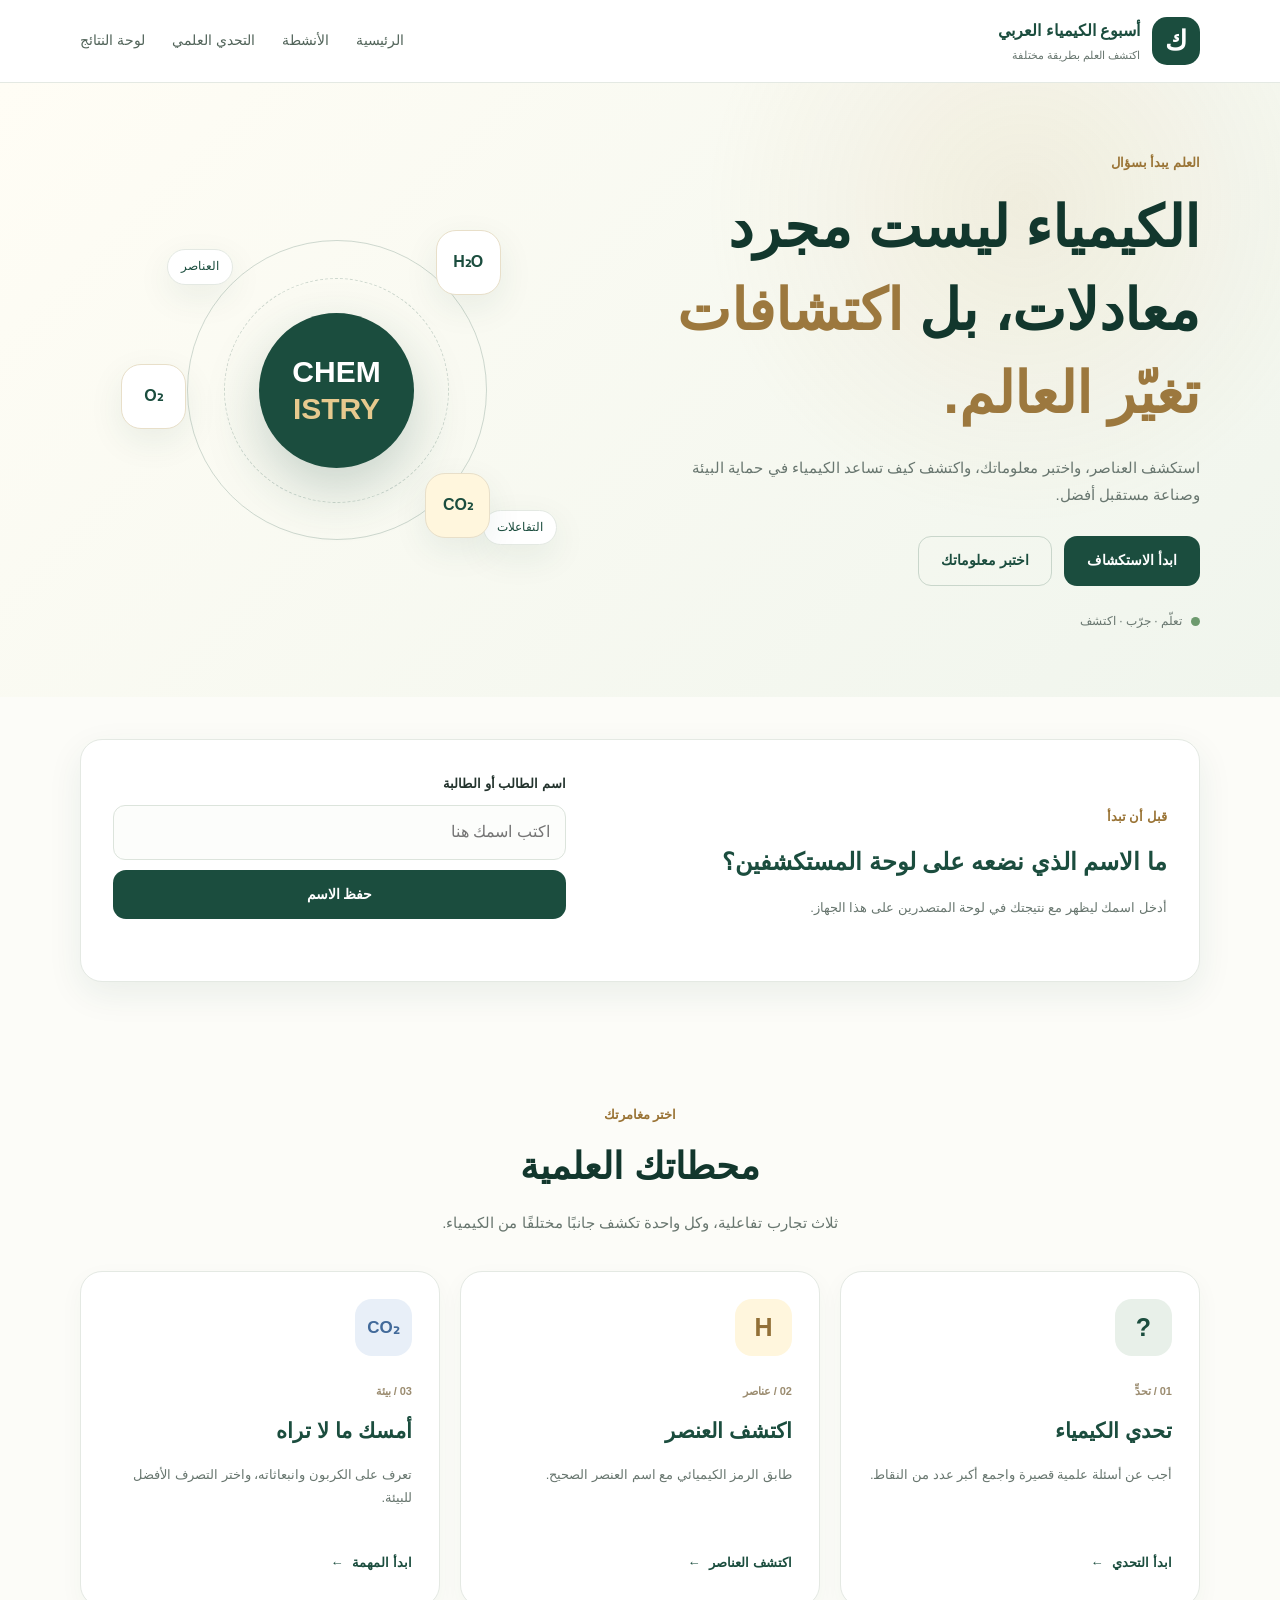
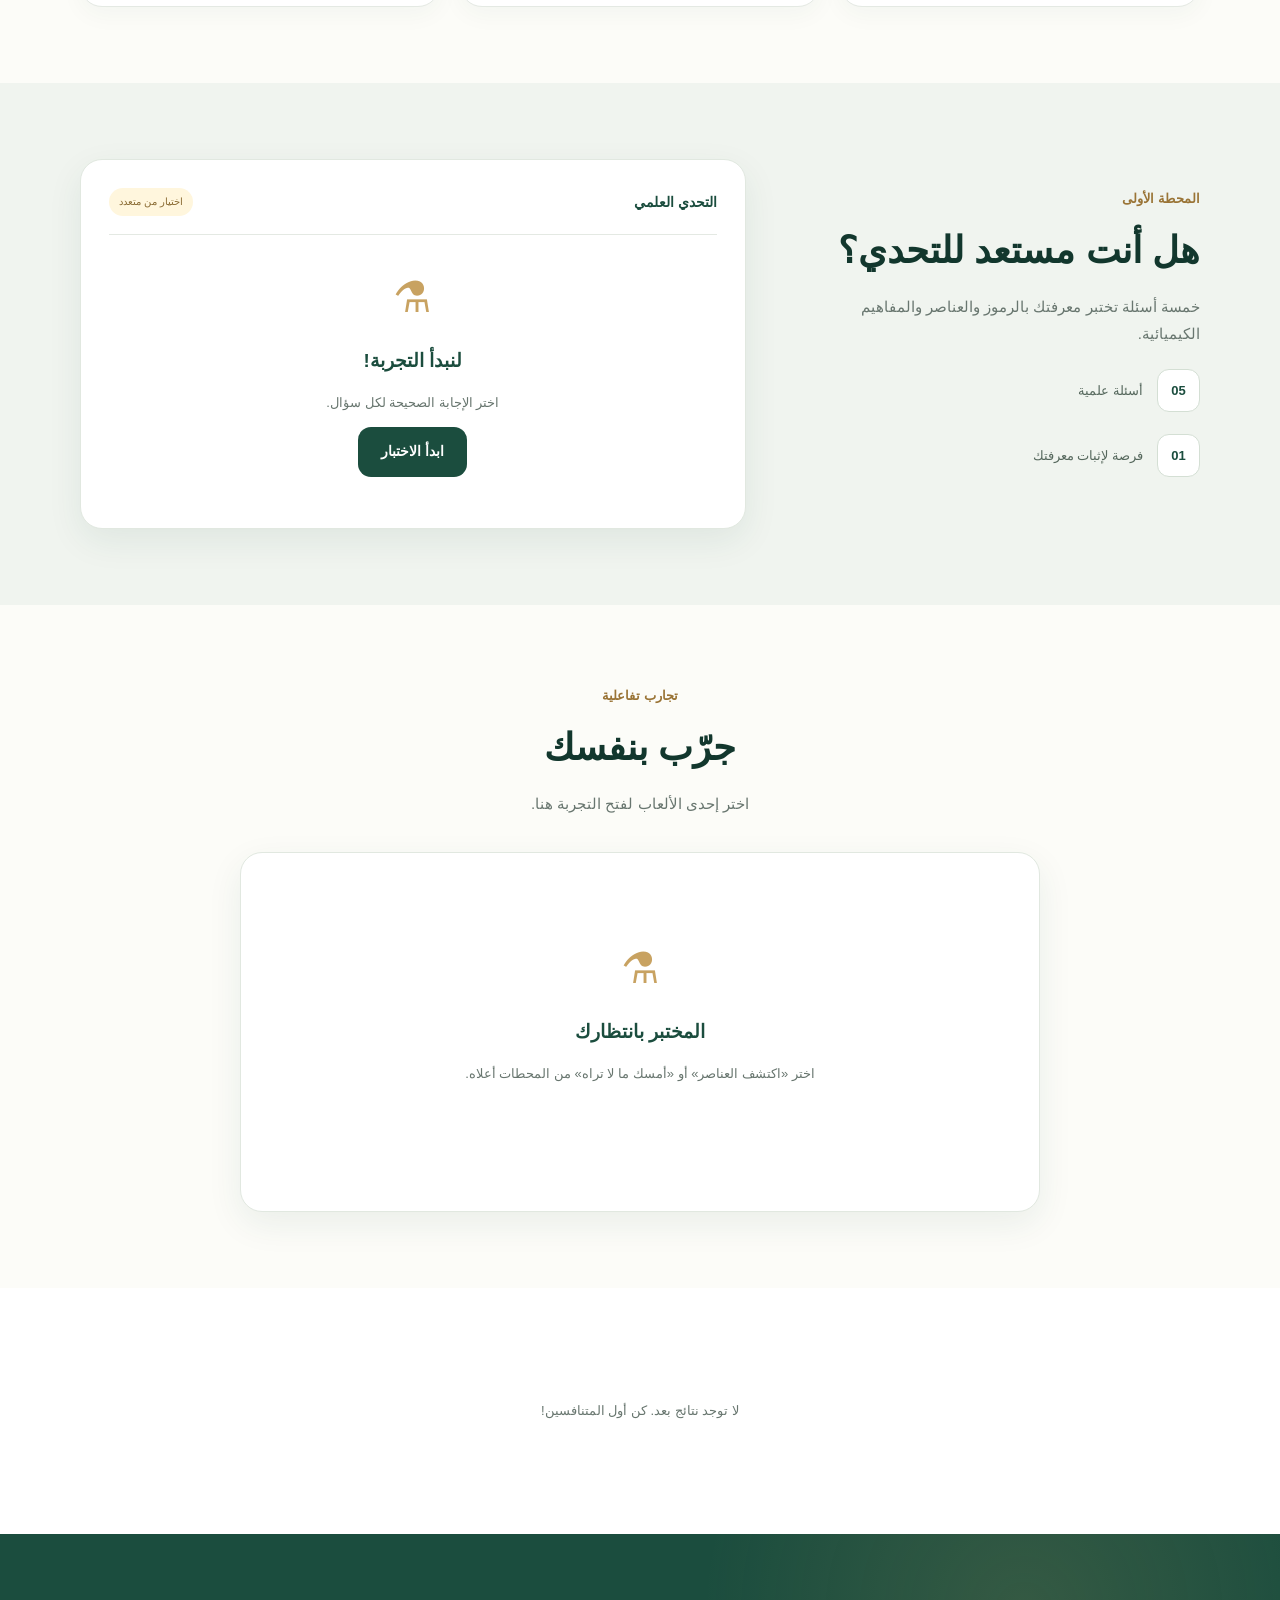
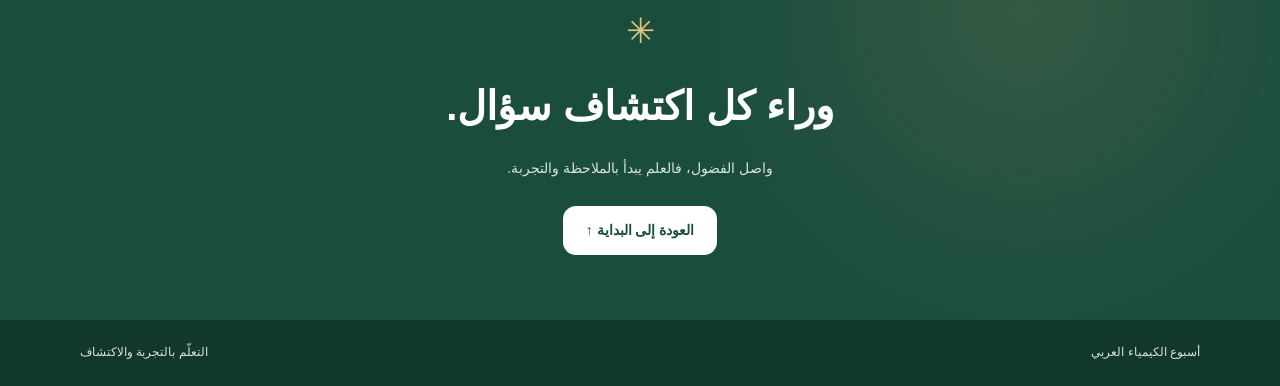
==== index.html @ f0d772e4 "Add files via upload" ====
<!DOCTYPE html>
<html lang="ar" dir="rtl">
<head>
  <meta charset="UTF-8">
  <meta name="viewport" content="width=device-width, initial-scale=1.0">
  <meta name="theme-color" content="#1B4D3E">
  <meta name="description" content="أسبوع الكيمياء العربي: اكتشف الكيمياء من خلال الألعاب والتحديات التعليمية.">
  <title>أسبوع الكيمياء العربي | اكتشف عالم الكيمياء</title>
  <link rel="stylesheet" href="style.css">
  <script src="script.js" defer></script>
</head>

<body>
  <header class="site-header">
    <div class="container header-inner">
      <a class="brand" href="#home" aria-label="العودة إلى الرئيسية">
        <span class="brand-symbol">ك</span>
        <span>
          <strong>أسبوع الكيمياء العربي</strong>
          <small>اكتشف العلم بطريقة مختلفة</small>
        </span>
      </a>

      <button class="menu-toggle" id="menuToggle" aria-label="فتح القائمة" aria-expanded="false">
        ☰
      </button>

      <nav class="main-nav" id="mainNav">
        <a href="#home">الرئيسية</a>
        <a href="#activities">الأنشطة</a>
        <a href="#quiz">التحدي العلمي</a>
        <a href="#leaderboard">لوحة النتائج</a>
      </nav>
    </div>
  </header>

  <main>
    <section class="hero" id="home">
      <div class="container hero-grid">
        <div class="hero-content">
          <span class="eyebrow">العلم يبدأ بسؤال</span>
          <h1>الكيمياء ليست مجرد معادلات، بل <span>اكتشافات تغيّر العالم.</span></h1>
          <p>
            استكشف العناصر، واختبر معلوماتك، واكتشف كيف تساعد الكيمياء
            في حماية البيئة وصناعة مستقبل أفضل.
          </p>

          <div class="hero-actions">
            <a class="button button-primary" href="#activities">ابدأ الاستكشاف</a>
            <a class="button button-outline" href="#quiz">اختبر معلوماتك</a>
          </div>

          <div class="hero-note">
            <span class="status-dot"></span>
            تعلّم · جرّب · اكتشف
          </div>
        </div>

        <div class="hero-art" aria-label="رموز علمية">
          <div class="orbit orbit-one"></div>
          <div class="orbit orbit-two"></div>
          <div class="molecule molecule-one">H₂O</div>
          <div class="molecule molecule-two">CO₂</div>
          <div class="molecule molecule-three">O₂</div>
          <div class="chemistry-core">CHEM<br><span>ISTRY</span></div>
          <div class="floating-label label-top">العناصر</div>
          <div class="floating-label label-bottom">التفاعلات</div>
        </div>
      </div>
    </section>

    <section class="welcome-section section-space">
      <div class="container welcome-card">
        <div>
          <span class="eyebrow">قبل أن تبدأ</span>
          <h2>ما الاسم الذي نضعه على لوحة المستكشفين؟</h2>
          <p>أدخل اسمك ليظهر مع نتيجتك في لوحة المتصدرين على هذا الجهاز.</p>
        </div>

        <form id="nameForm" class="name-form">
          <label for="studentName">اسم الطالب أو الطالبة</label>
          <input
            id="studentName"
            name="studentName"
            type="text"
            maxlength="30"
            placeholder="اكتب اسمك هنا"
            autocomplete="nickname"
          >
          <button class="button button-primary" type="submit">حفظ الاسم</button>
          <p id="nameMessage" class="form-message" aria-live="polite"></p>
        </form>
      </div>
    </section>

    <section class="section-space" id="activities">
      <div class="container">
        <div class="section-heading">
          <span class="eyebrow">اختر مغامرتك</span>
          <h2>محطاتك العلمية</h2>
          <p>ثلاث تجارب تفاعلية، وكل واحدة تكشف جانبًا مختلفًا من الكيمياء.</p>
        </div>

        <div class="activity-grid">
          <article class="activity-card">
            <div class="activity-icon icon-green">?</div>
            <span class="card-number">01 / تحدٍّ</span>
            <h3>تحدي الكيمياء</h3>
            <p>أجب عن أسئلة علمية قصيرة واجمع أكبر عدد من النقاط.</p>
            <a href="#quiz" class="text-link">ابدأ التحدي <span>←</span></a>
          </article>

          <article class="activity-card">
            <div class="activity-icon icon-gold">H</div>
            <span class="card-number">02 / عناصر</span>
            <h3>اكتشف العنصر</h3>
            <p>طابق الرمز الكيميائي مع اسم العنصر الصحيح.</p>
            <button class="text-link" id="openElementGame" type="button">
              اكتشف العناصر <span>←</span>
            </button>
          </article>

          <article class="activity-card">
            <div class="activity-icon icon-blue">CO₂</div>
            <span class="card-number">03 / بيئة</span>
            <h3>أمسك ما لا تراه</h3>
            <p>تعرف على الكربون وانبعاثاته، واختر التصرف الأفضل للبيئة.</p>
            <button class="text-link" id="openCarbonGame" type="button">
              ابدأ المهمة <span>←</span>
            </button>
          </article>
        </div>
      </div>
    </section>

    <section class="game-section section-space" id="quiz">
      <div class="container game-layout">
        <div class="game-intro">
          <span class="eyebrow">المحطة الأولى</span>
          <h2>هل أنت مستعد للتحدي؟</h2>
          <p>خمسة أسئلة تختبر معرفتك بالرموز والعناصر والمفاهيم الكيميائية.</p>

          <div class="mini-stat">
            <span class="stat-number">05</span>
            <span>أسئلة علمية</span>
          </div>
          <div class="mini-stat">
            <span class="stat-number">01</span>
            <span>فرصة لإثبات معرفتك</span>
          </div>
        </div>

        <div class="game-panel">
          <div class="panel-top">
            <span class="panel-label">التحدي العلمي</span>
            <span class="panel-tag">اختيار من متعدد</span>
          </div>

          <div id="quizContainer">
            <div class="quiz-start">
              <div class="start-symbol">⚗</div>
              <h3>لنبدأ التجربة!</h3>
              <p>اختر الإجابة الصحيحة لكل سؤال.</p>
              <button class="button button-primary" id="startQuiz" type="button">
                ابدأ الاختبار
              </button>
            </div>
          </div>
        </div>
      </div>
    </section>

    <section class="extra-games section-space" id="extraGames">
      <div class="container">
        <div class="section-heading">
          <span class="eyebrow">تجارب تفاعلية</span>
          <h2>جرّب بنفسك</h2>
          <p>اختر إحدى الألعاب لفتح التجربة هنا.</p>
        </div>

        <div class="game-panel secondary-panel" id="extraGamePanel">
          <div class="empty-game">
            <span class="empty-icon">⚗</span>
            <h3>المختبر بانتظارك</h3>
            <p>اختر «اكتشف العناصر» أو «أمسك ما لا تراه» من المحطات أعلاه.</p>
          </div>
        </div>
      </div>
    </section>

    <section class="leaderboard-section section-space" id="leaderboard">
      <div class="container leaderboard-layout">
        <div>
          <span class="eyebrow">إنجازات المستكشفين</span>
          <h2>لوحة المتصدرين</h2>
          <p>أفضل النتائج المسجلة في هذا المتصفح.</p>
          <p class="privacy-note">
            ملاحظة: النتائج محفوظة على الجهاز نفسه، ولا تُرسل إلى قاعدة بيانات مشتركة.
          </p>
          <button class="button button-outline button-small" id="clearResults" type="button">
            مسح النتائج المحفوظة
          </button>
        </div>

        <div class="leaderboard-card">
          <div class="leaderboard-header">
            <span>الترتيب والاسم</span>
            <span>النتيجة</span>
          </div>
          <div id="leaderboard" aria-live="polite">
            <p class="empty-state">لا توجد نتائج بعد. كن أول المتنافسين!</p>
          </div>
        </div>
      </div>
    </section>

    <section class="closing-section">
      <div class="container closing-inner">
        <span class="closing-symbol">✳</span>
        <h2>وراء كل اكتشاف سؤال.</h2>
        <p>واصل الفضول، فالعلم يبدأ بالملاحظة والتجربة.</p>
        <a class="button button-light" href="#home">العودة إلى البداية ↑</a>
      </div>
    </section>
  </main>

  <footer class="site-footer">
    <div class="container footer-inner">
      <span>أسبوع الكيمياء العربي</span>
      <span>التعلّم بالتجربة والاكتشاف</span>
    </div>
  </footer>
</body>
</html>
---- style.css ----
@font-face {
  font-family: "Thmanyah Sans";
  src: url("fonts/ThmanyahSans.woff2") format("woff2");
  font-style: normal;
  font-weight: 100 900;
  font-display: swap;
}

:root {
  --green: #1B4D3E;
  --green-dark: #12372D;
  --green-light: #E8F0E9;
  --gold: #C8A261;
  --cream: #FFF6DD;
  --white: #FFFFFF;
  --ink: #23332D;
  --muted: #68766F;
  --line: #E4E9E3;
  --blue: #E8EFF8;
  --radius: 22px;
  --shadow: 0 12px 35px rgba(27, 77, 62, 0.08);
}

* {
  box-sizing: border-box;
}

html {
  scroll-behavior: smooth;
  scroll-padding-top: 95px;
}

body {
  margin: 0;
  background: #FCFCF8;
  color: var(--ink);
  font-family: "Thmanyah Sans", sans-serif;
  font-weight: 400;
  line-height: 1.8;
}

button,
input,
textarea,
select {
  font: inherit;
}

button,
a {
  -webkit-tap-highlight-color: transparent;
}

button {
  cursor: pointer;
}

button:disabled {
  cursor: not-allowed;
  opacity: 0.65;
}

a {
  color: inherit;
  text-decoration: none;
}

button:focus-visible,
a:focus-visible,
input:focus-visible {
  outline: 3px solid var(--gold);
  outline-offset: 4px;
}

.container {
  width: min(1120px, calc(100% - 40px));
  margin-inline: auto;
}

.section-space {
  padding-block: 76px;
}

.site-header {
  position: sticky;
  top: 0;
  z-index: 100;
  background: rgba(255, 255, 255, 0.96);
  border-bottom: 1px solid var(--line);
  backdrop-filter: blur(14px);
}

.header-inner {
  min-height: 82px;
  display: flex;
  align-items: center;
  justify-content: space-between;
  gap: 24px;
}

.brand {
  display: flex;
  align-items: center;
  gap: 12px;
}

.brand-symbol {
  display: grid;
  place-items: center;
  width: 48px;
  height: 48px;
  background: var(--green);
  color: white;
  border-radius: 15px;
  font-size: 27px;
  font-weight: 800;
}

.brand strong,
.brand small {
  display: block;
}

.brand strong {
  color: var(--green);
  font-size: 16px;
}

.brand small {
  color: var(--muted);
  font-size: 11px;
}

.main-nav {
  display: flex;
  align-items: center;
  gap: 27px;
}

.main-nav a {
  color: #52645A;
  font-size: 14px;
  transition: color 0.2s;
}

.main-nav a:hover {
  color: var(--green);
}

.menu-toggle {
  display: none;
  border: 0;
  background: var(--green-light);
  color: var(--green);
  border-radius: 12px;
  padding: 8px 13px;
  font-size: 23px;
}

.hero {
  overflow: hidden;
  background:
    radial-gradient(circle at 80% 20%, rgba(200, 162, 97, 0.13), transparent 28%),
    linear-gradient(135deg, #FFFDF5 0%, #F0F5ED 100%);
}

.hero-grid {
  min-height: 560px;
  padding-block: 65px;
  display: grid;
  grid-template-columns: 1.05fr 0.95fr;
  align-items: center;
  gap: 40px;
}

.eyebrow {
  display: inline-block;
  margin-bottom: 12px;
  color: #9A7436;
  font-size: 13px;
  font-weight: 700;
}

.hero h1 {
  max-width: 650px;
  margin: 0 0 20px;
  color: var(--green-dark);
  font-size: clamp(35px, 4.5vw, 57px);
  line-height: 1.45;
  font-weight: 800;
}

.hero h1 span {
  color: #9C783E;
}

.hero-content > p,
.section-heading > p,
.game-intro > p,
.leaderboard-layout > div > p {
  color: var(--muted);
  font-size: 15px;
}

.hero-content > p {
  max-width: 510px;
}

.hero-actions {
  display: flex;
  flex-wrap: wrap;
  gap: 12px;
  margin-top: 28px;
}

.button {
  display: inline-flex;
  align-items: center;
  justify-content: center;
  gap: 8px;
  min-height: 47px;
  padding: 11px 22px;
  border: 1px solid transparent;
  border-radius: 13px;
  font-size: 14px;
  font-weight: 700;
  transition: transform 0.2s, background 0.2s;
}

.button:hover {
  transform: translateY(-2px);
}

.button-primary {
  background: var(--green);
  color: white;
}

.button-primary:hover {
  background: var(--green-dark);
}

.button-outline {
  background: transparent;
  border-color: #C9D6CB;
  color: var(--green);
}

.button-light {
  background: white;
  color: var(--green);
}

.button-small {
  min-height: 40px;
  padding: 8px 14px;
  font-size: 12px;
}

.hero-note {
  display: flex;
  align-items: center;
  gap: 9px;
  margin-top: 25px;
  color: var(--muted);
  font-size: 12px;
}

.status-dot {
  width: 9px;
  height: 9px;
  border-radius: 50%;
  background: #6D9A6E;
}

.hero-art {
  position: relative;
  min-height: 370px;
  display: grid;
  place-items: center;
}

.orbit {
  position: absolute;
  width: 300px;
  height: 300px;
  border: 1px solid rgba(27, 77, 62, 0.2);
  border-radius: 50%;
}

.orbit-two {
  width: 225px;
  height: 225px;
  border-style: dashed;
  transform: rotate(35deg);
}

.chemistry-core {
  z-index: 2;
  display: grid;
  place-content: center;
  width: 155px;
  height: 155px;
  border-radius: 50%;
  background: var(--green);
  color: white;
  text-align: center;
  font-size: 30px;
  font-weight: 800;
  line-height: 1.25;
  box-shadow: 0 22px 55px rgba(27, 77, 62, 0.22);
}

.chemistry-core span {
  color: #E7C98E;
}

.molecule {
  position: absolute;
  z-index: 3;
  display: grid;
  place-items: center;
  width: 65px;
  height: 65px;
  border: 1px solid #E8DFC9;
  border-radius: 20px;
  background: white;
  color: var(--green);
  font-weight: 800;
  box-shadow: var(--shadow);
}

.molecule-one {
  top: 25px;
  right: 18%;
}

.molecule-two {
  bottom: 37px;
  right: 20%;
  background: var(--cream);
}

.molecule-three {
  top: 43%;
  left: 8%;
}

.floating-label {
  position: absolute;
  padding: 6px 13px;
  border: 1px solid var(--line);
  border-radius: 30px;
  background: white;
  color: var(--green);
  font-size: 12px;
  box-shadow: var(--shadow);
}

.label-top {
  top: 12%;
  left: 17%;
}

.label-bottom {
  right: 7%;
  bottom: 8%;
}

.welcome-section {
  padding-block: 42px;
}

.welcome-card {
  display: grid;
  grid-template-columns: 1fr 0.8fr;
  gap: 35px;
  align-items: center;
  padding: 32px;
  border: 1px solid var(--line);
  border-radius: var(--radius);
  background: white;
  box-shadow: var(--shadow);
}

.welcome-card h2 {
  margin: 0;
  color: var(--green);
  font-size: 24px;
}

.welcome-card p {
  margin-bottom: 0;
  color: var(--muted);
  font-size: 13px;
}

.name-form {
  display: grid;
  gap: 10px;
}

.name-form label {
  font-size: 13px;
  font-weight: 700;
}

.name-form input {
  width: 100%;
  min-height: 48px;
  padding: 12px 15px;
  border: 1px solid #DCE4DC;
  border-radius: 12px;
  background: #FCFDFB;
  color: var(--ink);
}

.name-form input:focus {
  border-color: var(--green);
  outline: 2px solid rgba(27, 77, 62, 0.1);
}

.form-message {
  min-height: 20px;
  margin: 0;
  font-size: 12px;
}

.section-heading {
  max-width: 650px;
  margin: 0 auto 35px;
  text-align: center;
}

.section-heading h2,
.game-intro h2,
.leaderboard-layout h2 {
  margin: 0;
  color: var(--green-dark);
  font-size: clamp(27px, 3vw, 37px);
  line-height: 1.5;
}

.section-heading > p {
  margin-bottom: 0;
}

.activity-grid {
  display: grid;
  grid-template-columns: repeat(3, minmax(0, 1fr));
  gap: 20px;
}

.activity-card {
  padding: 27px;
  border: 1px solid var(--line);
  border-radius: var(--radius);
  background: white;
  box-shadow: 0 8px 24px rgba(27, 77, 62, 0.04);
  transition: transform 0.2s, box-shadow 0.2s;
}

.activity-card:hover {
  transform: translateY(-5px);
  box-shadow: var(--shadow);
}

.activity-icon {
  display: grid;
  place-items: center;
  width: 57px;
  height: 57px;
  margin-bottom: 20px;
  border-radius: 17px;
  font-size: 25px;
  font-weight: 800;
}

.icon-green {
  background: var(--green-light);
  color: var(--green);
}

.icon-gold {
  background: var(--cream);
  color: #927037;
}

.icon-blue {
  background: var(--blue);
  color: #426A9A;
  font-size: 17px;
}

.card-number {
  color: #9B8C70;
  font-size: 11px;
  font-weight: 700;
}

.activity-card h3 {
  margin: 7px 0;
  color: var(--green);
  font-size: 21px;
}

.activity-card p {
  min-height: 70px;
  color: var(--muted);
  font-size: 13px;
}

.text-link {
  display: inline-flex;
  align-items: center;
  gap: 9px;
  padding: 5px 0;
  border: 0;
  background: transparent;
  color: var(--green);
  font-size: 13px;
  font-weight: 800;
}

.text-link span {
  transition: transform 0.2s;
}

.text-link:hover span {
  transform: translateX(-4px);
}

.game-section {
  background: #F0F4EF;
}

.game-layout {
  display: grid;
  grid-template-columns: 0.75fr 1.25fr;
  align-items: start;
  gap: 55px;
}

.game-intro {
  padding-top: 25px;
}

.game-intro > p {
  max-width: 370px;
}

.mini-stat {
  display: flex;
  align-items: center;
  gap: 14px;
  margin-top: 22px;
  color: #56685D;
  font-size: 13px;
}

.stat-number {
  display: grid;
  place-items: center;
  width: 43px;
  height: 43px;
  border: 1px solid #D4DFD4;
  border-radius: 12px;
  background: white;
  color: var(--green);
  font-weight: 800;
}

.game-panel {
  min-height: 360px;
  padding: 28px;
  border: 1px solid #E1E8E0;
  border-radius: var(--radius);
  background: white;
  box-shadow: var(--shadow);
}

.panel-top {
  display: flex;
  align-items: center;
  justify-content: space-between;
  gap: 12px;
  padding-bottom: 18px;
  border-bottom: 1px solid var(--line);
}

.panel-label {
  color: var(--green);
  font-size: 14px;
  font-weight: 800;
}

.panel-tag {
  padding: 5px 10px;
  border-radius: 20px;
  background: var(--cream);
  color: #896A32;
  font-size: 10px;
}

.quiz-start,
.empty-game {
  display: grid;
  justify-items: center;
  align-content: center;
  min-height: 265px;
  text-align: center;
}

.start-symbol,
.empty-icon {
  color: var(--gold);
  font-size: 43px;
}

.quiz-start h3,
.empty-game h3 {
  margin: 8px 0 0;
  color: var(--green);
}

.quiz-start p,
.empty-game p {
  color: var(--muted);
  font-size: 13px;
}

.question-card {
  padding-top: 22px;
}

.question-progress {
  color: #9B7B44;
  font-size: 12px;
  font-weight: 700;
}

.question-card h3 {
  margin: 9px 0 22px;
  color: var(--green-dark);
  font-size: 21px;
  line-height: 1.7;
}

.answer-options {
  display: grid;
  grid-template-columns: repeat(2, minmax(0, 1fr));
  gap: 12px;
}

.answer-btn {
  min-height: 49px;
  padding: 10px 13px;
  border: 1px solid #DCE5DD;
  border-radius: 12px;
  background: #FBFCF9;
  color: var(--ink);
  font-size: 13px;
  transition: background 0.2s, border-color 0.2s;
}

.answer-btn:hover:not(:disabled) {
  border-color: var(--green);
  background: var(--green-light);
}

.answer-btn.correct {
  border-color: #4E8C64;
  background: #E7F4E9;
  color: #245D38;
}

.answer-btn.incorrect {
  border-color: #D28A7F;
  background: #FCEDE9;
  color: #8B382D;
}

.feedback {
  min-height: 27px;
  margin: 14px 0 0;
  color: var(--green);
  font-size: 13px;
  font-weight: 700;
}

.quiz-footer {
  display: flex;
  justify-content: space-between;
  align-items: center;
  gap: 12px;
  margin-top: 18px;
}

.progress-track {
  height: 6px;
  margin-top: 16px;
  overflow: hidden;
  border-radius: 20px;
  background: #E9EEE8;
}

.progress-fill {
  height: 100%;
  border-radius: 20px;
  background: var(--gold);
  transition: width 0.25s;
}

.result-card {
  padding-top: 25px;
  text-align: center;
}

.result-score {
  margin: 15px 0;
  color: var(--green);
  font-size: 45px;
  font-weight: 800;
}

.result-card p {
  color: var(--muted);
}

.secondary-panel {
  max-width: 800px;
  margin-inline: auto;
}

.element-symbol {
  display: grid;
  place-items: center;
  width: 100px;
  height: 100px;
  margin: 22px auto;
  border: 2px solid var(--gold);
  border-radius: 20px;
  background: var(--cream);
  color: var(--green);
  font-size: 42px;
  font-weight: 800;
}

.game-subtitle {
  color: var(--muted);
  font-size: 13px;
}

.leaderboard-section {
  background: white;
}

.leaderboard-layout {
  display: grid;
  grid-template-columns: 0.8fr 1.2fr;
  align-items: start;
  gap: 55px;
}

.privacy-note {
  padding: 12px;
  border-right: 3px solid var(--gold);
  background: #FAF8F0;
  font-size: 12px !important;
}

.leaderboard-card {
  overflow: hidden;
  border: 1px solid var(--line);
  border-radius: 18px;
  background: white;
}

.leaderboard-header,
.leaderboard-row {
  display: flex;
  align-items: center;
  justify-content: space-between;
  gap: 15px;
  padding: 15px 20px;
}

.leaderboard-header {
  background: var(--green);
  color: white;
  font-size: 12px;
  font-weight: 700;
}

.leaderboard-row {
  border-bottom: 1px solid var(--line);
  color: #48584E;
  font-size: 13px;
}

.leaderboard-row:last-child {
  border-bottom: 0;
}

.leaderboard-row strong {
  color: var(--green);
  white-space: nowrap;
}

.empty-state {
  padding: 22px;
  color: var(--muted);
  text-align: center;
  font-size: 13px;
}

.closing-section {
  padding-block: 65px;
  background:
    radial-gradient(circle at 80% 20%, rgba(200, 162, 97, 0.15), transparent 30%),
    var(--green);
  color: white;
  text-align: center;
}

.closing-symbol {
  color: #E3C17F;
  font-size: 35px;
}

.closing-inner h2 {
  margin: 8px 0;
  font-size: clamp(27px, 4vw, 40px);
}

.closing-inner p {
  margin-bottom: 25px;
  color: #D7E4D9;
  font-size: 14px;
}

.site-footer {
  padding-block: 22px;
  background: var(--green-dark);
  color: #D7E2D8;
}

.footer-inner {
  display: flex;
  justify-content: space-between;
  gap: 15px;
  font-size: 12px;
}

@media (max-width: 800px) {
  .hero-grid {
    grid-template-columns: 1fr;
    gap: 10px;
  }

  .hero-content {
    text-align: center;
  }

  .hero-content > p {
    margin-inline: auto;
  }

  .hero-actions,
  .hero-note {
    justify-content: center;
  }

  .hero-art {
    min-height: 310px;
  }

  .activity-grid {
    grid-template-columns: 1fr;
  }

  .activity-card p {
    min-height: auto;
  }

  .game-layout,
  .leaderboard-layout,
  .welcome-card {
    grid-template-columns: 1fr;
    gap: 28px;
  }

  .game-intro {
    padding-top: 0;
  }

  .welcome-card {
    padding: 24px;
  }

  .main-nav {
    position: absolute;
    top: 100%;
    right: 0;
    left: 0;
    display: none;
    flex-direction: column;
    align-items: stretch;
    gap: 0;
    padding: 10px 20px 18px;
    border-bottom: 1px solid var(--line);
    background: white;
  }

  .main-nav.open {
    display: flex;
  }

  .main-nav a {
    padding: 12px 5px;
  }

  .menu-toggle {
    display: block;
  }
}

@media (max-width: 480px) {
  .container {
    width: calc(100% - 28px);
  }

  .section-space {
    padding-block: 52px;
  }

  .hero-grid {
    padding-block: 45px;
  }

  .hero h1 {
    font-size: 34px;
  }

  .hero-art {
    min-height: 270px;
  }

  .orbit {
    width: 235px;
    height: 235px;
  }

  .orbit-two {
    width: 180px;
    height: 180px;
  }

  .chemistry-core {
    width: 125px;
    height: 125px;
    font-size: 25px;
  }

  .molecule {
    width: 53px;
    height: 53px;
    border-radius: 16px;
  }

  .game-panel {
    padding: 18px;
  }

  .answer-options {
    grid-template-columns: 1fr;
  }

  .footer-inner {
    flex-direction: column;
    text-align: center;
  }
}
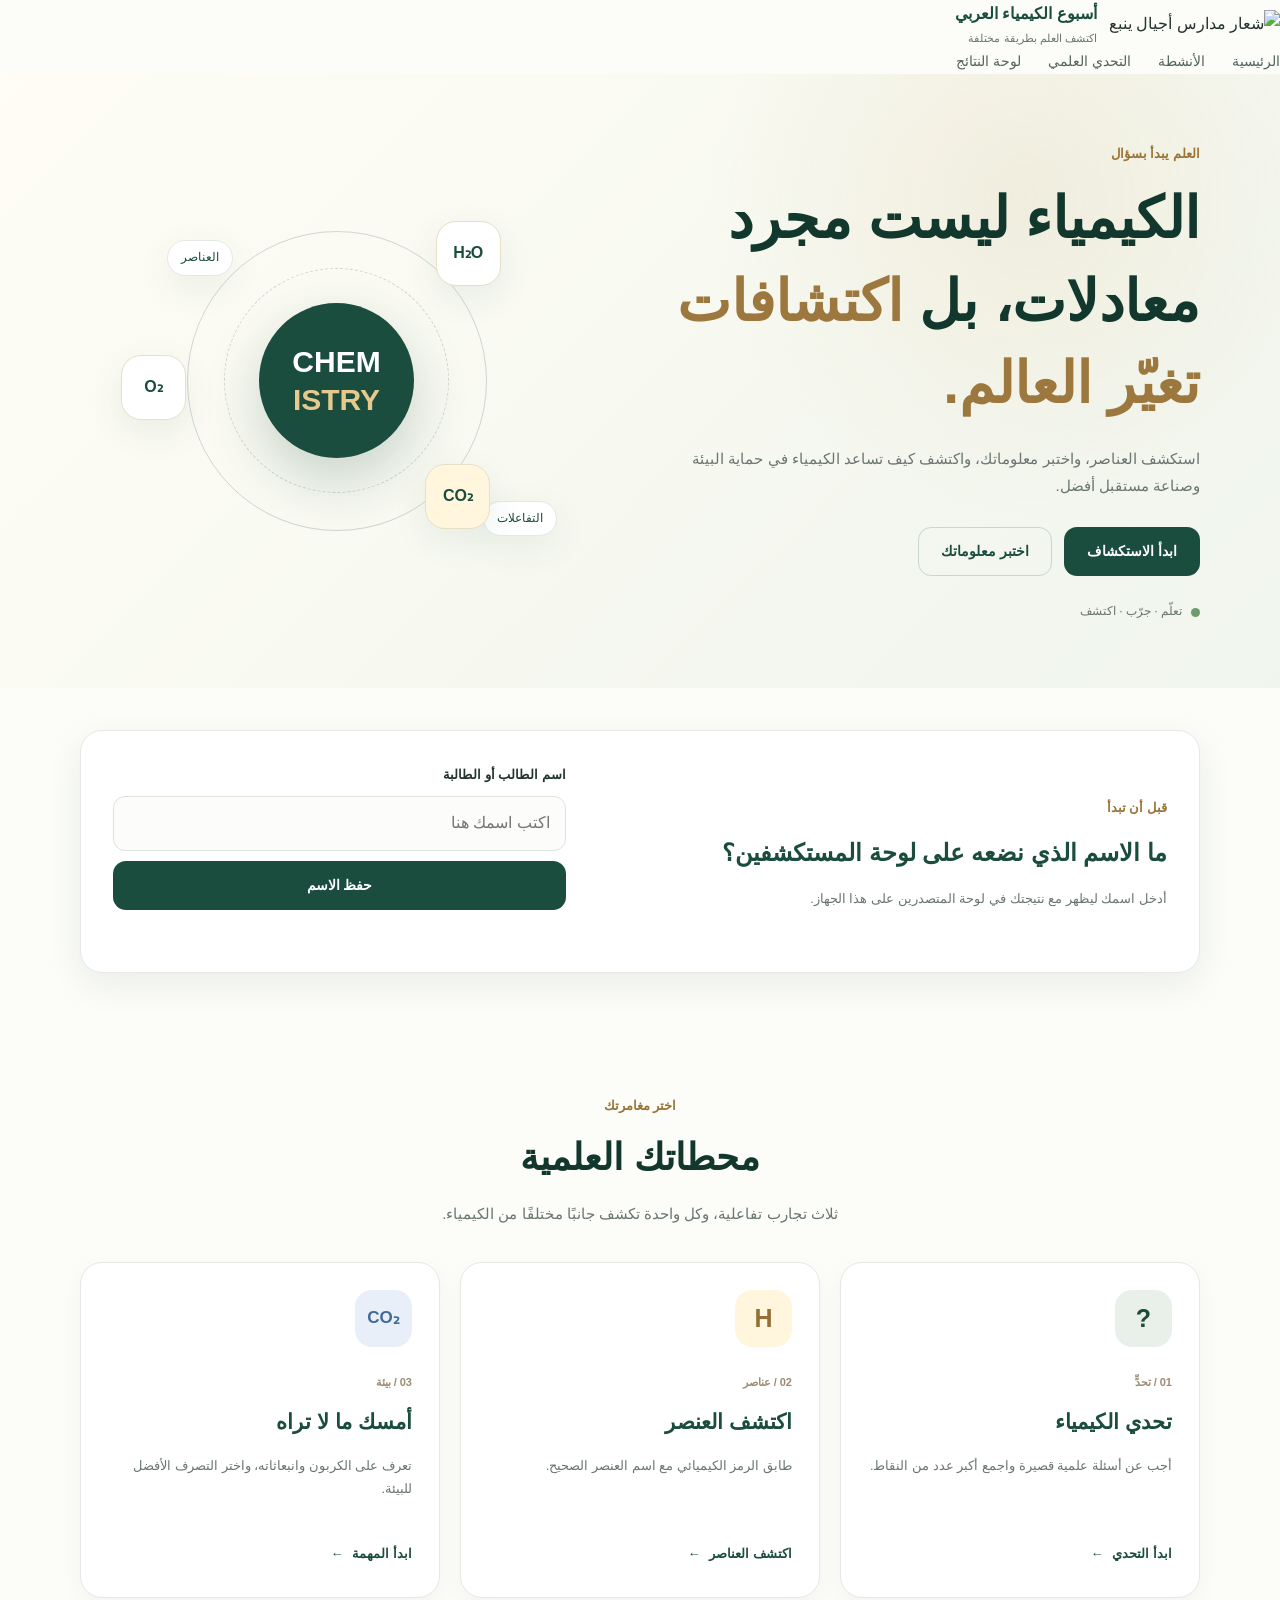
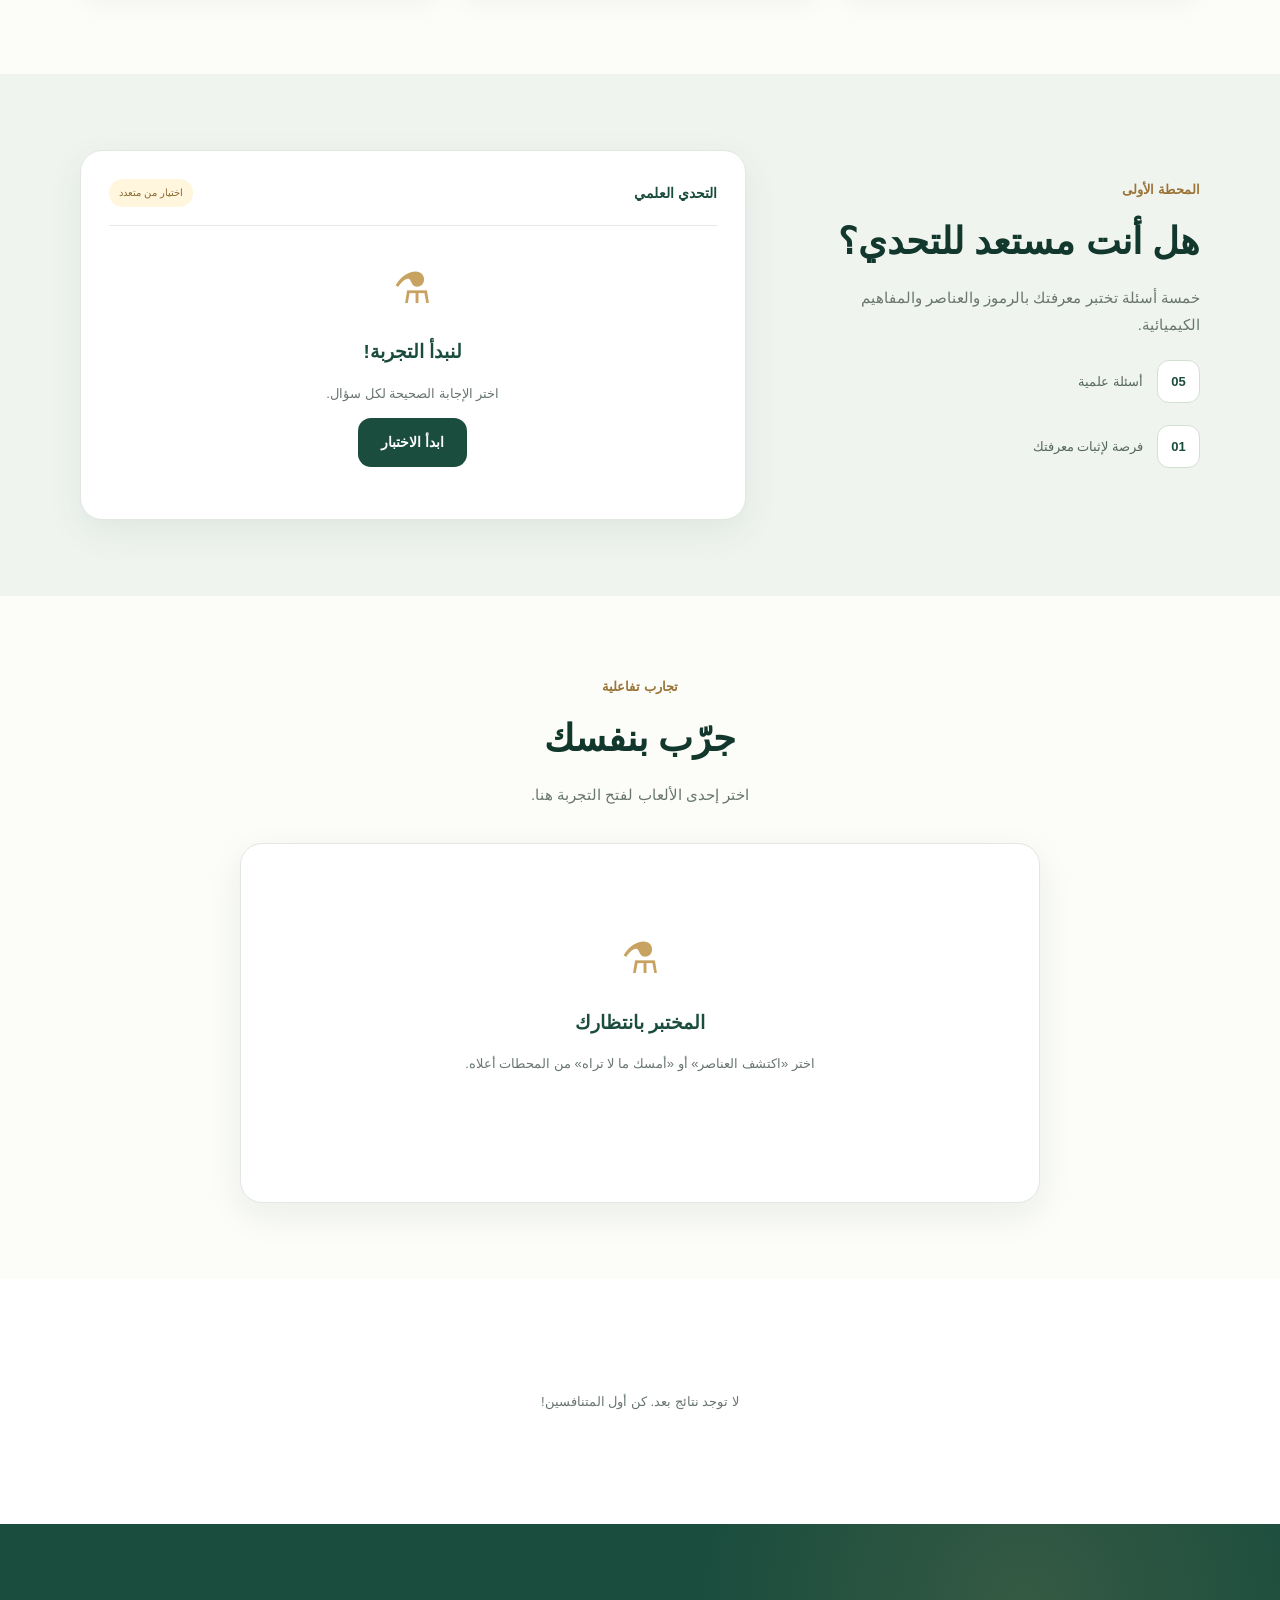
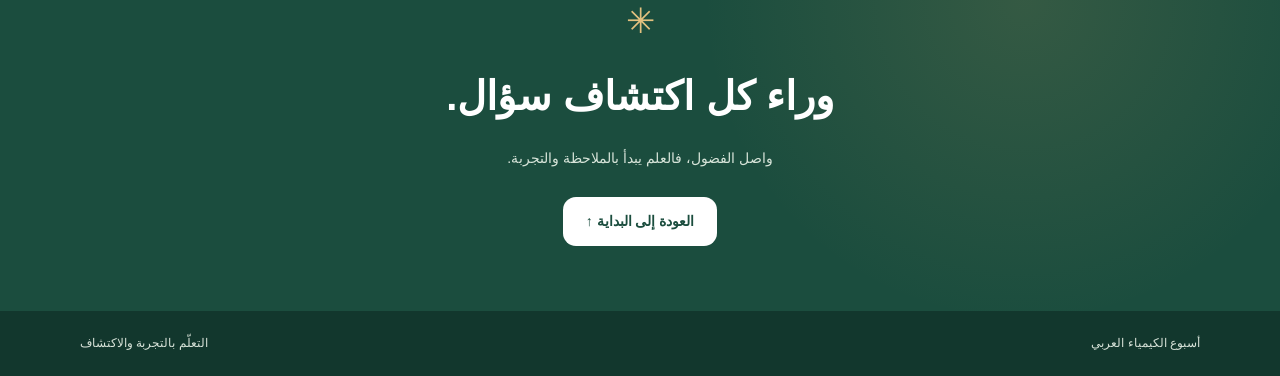
==== commit 7b171d35: "Update index.html" ====
--- a/index.html
+++ b/index.html
@@ -12,15 +12,18 @@
 </head>
 
 <body>
-  <header class="site-header">
-    <div class="container header-inner">
-      <a class="brand" href="#home" aria-label="العودة إلى الرئيسية">
-        <span class="brand-symbol">ك</span>
-        <span>
-          <strong>أسبوع الكيمياء العربي</strong>
-          <small>اكتشف العلم بطريقة مختلفة</small>
-        </span>
-      </a>
+
+<a class="brand" href="#home" aria-label="العودة إلى الرئيسية">
+  <img
+    class="brand-logo"
+    src="images/school-logo.png"
+    alt="شعار مدارس أجيال ينبع"
+  >
+  <span>
+    <strong>أسبوع الكيمياء العربي</strong>
+    <small>اكتشف العلم بطريقة مختلفة</small>
+  </span>
+</a>
 
       <button class="menu-toggle" id="menuToggle" aria-label="فتح القائمة" aria-expanded="false">
         ☰
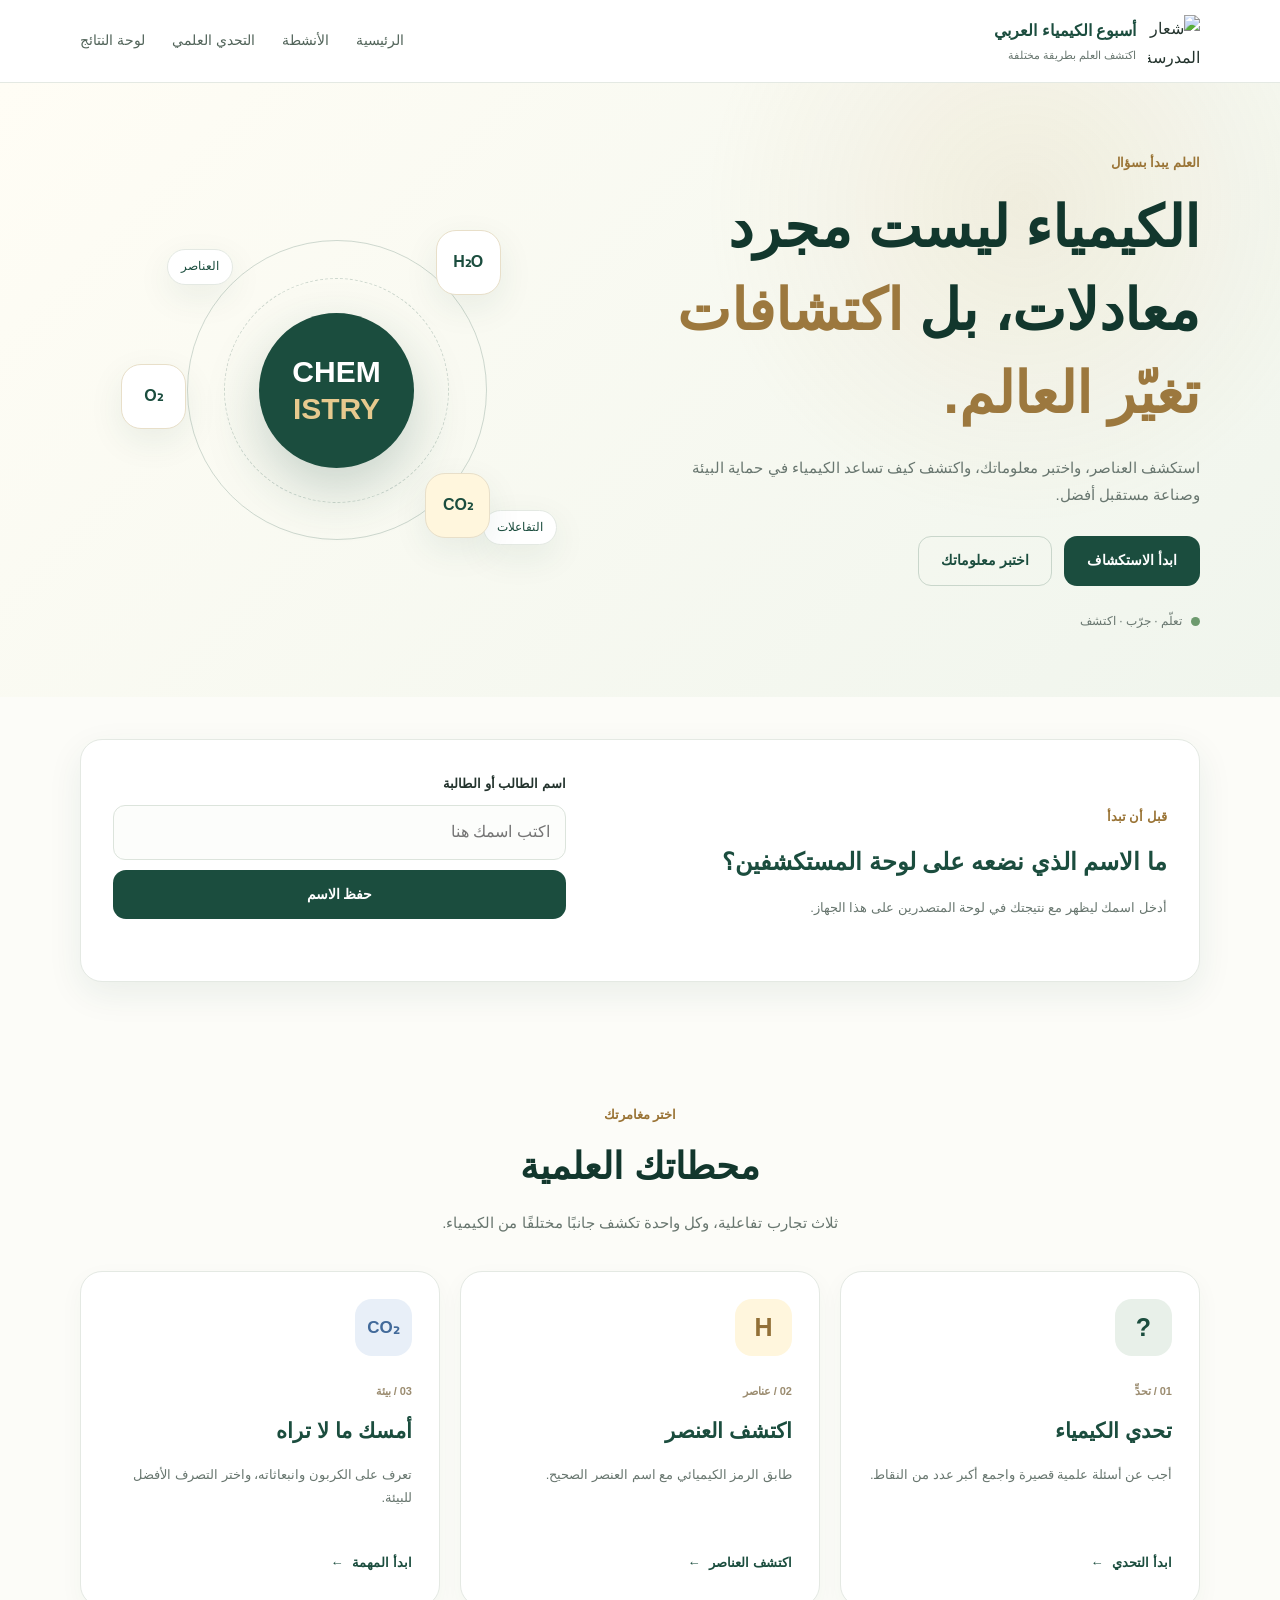
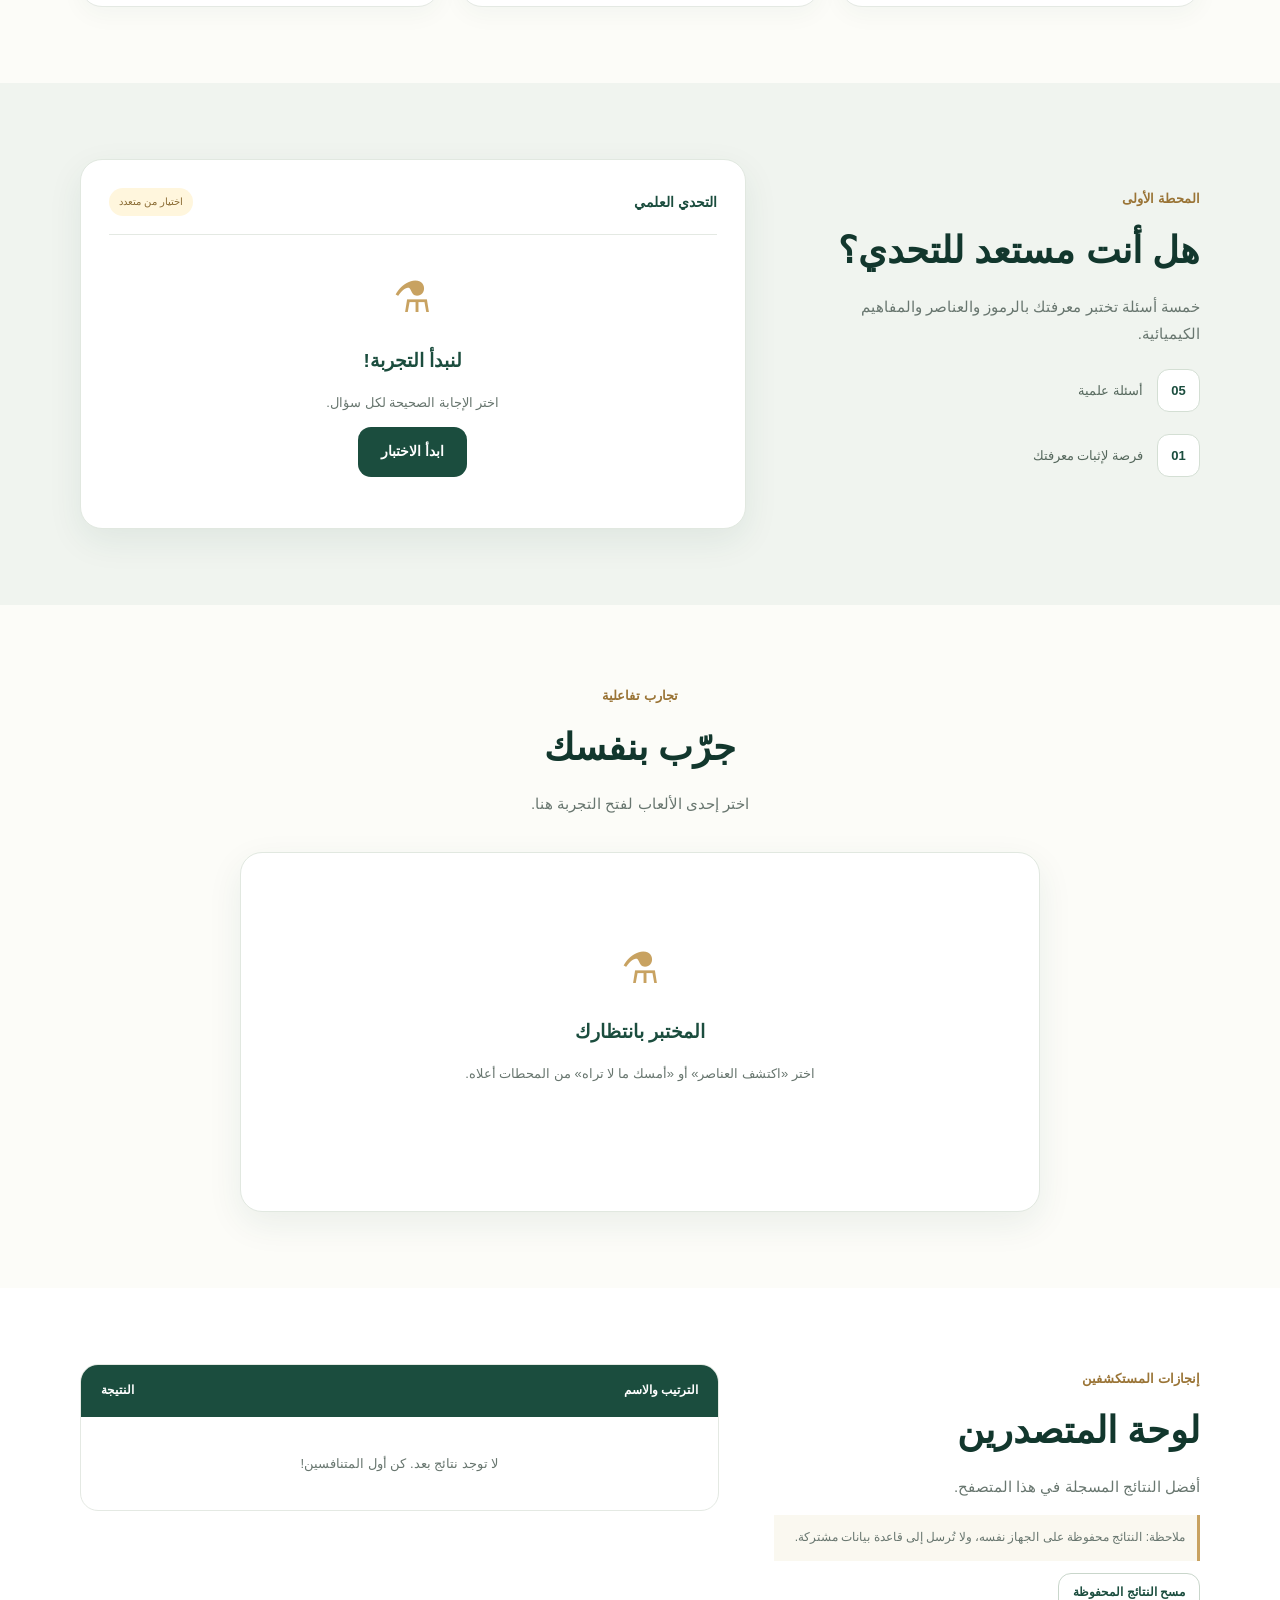
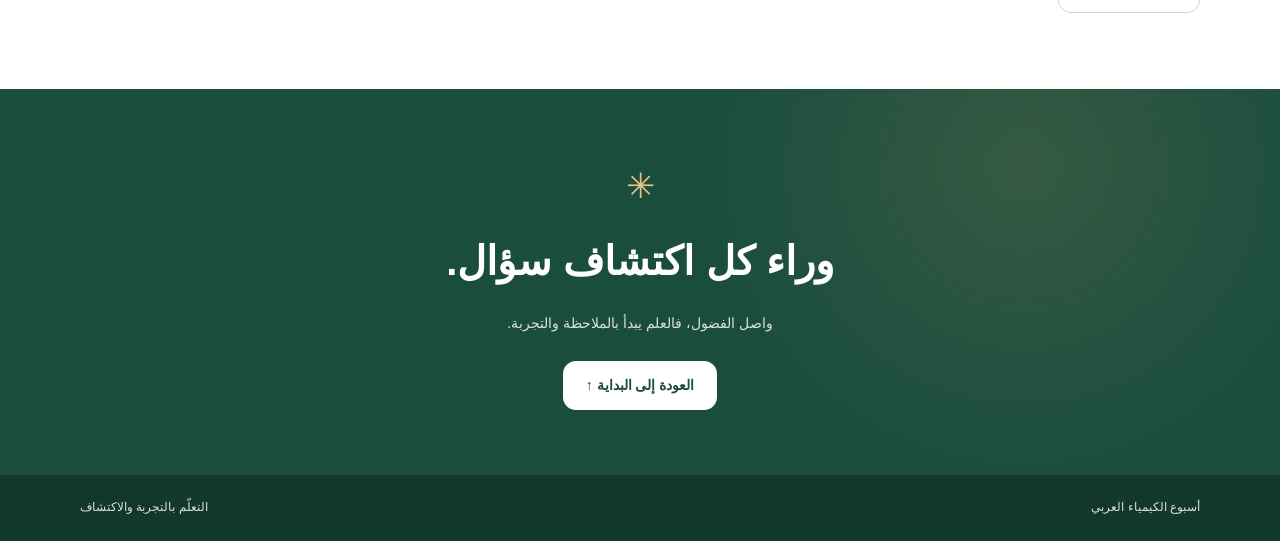
==== commit 0d9434d5: "Update index.html" ====
--- a/index.html
+++ b/index.html
@@ -4,235 +4,230 @@
 <head>
   <meta charset="UTF-8">
   <meta name="viewport" content="width=device-width, initial-scale=1.0">
-  <meta name="theme-color" content="#1B4D3E">
+  <meta name="theme-color" content="#101B3F">
   <meta name="description" content="أسبوع الكيمياء العربي: اكتشف الكيمياء من خلال الألعاب والتحديات التعليمية.">
   <title>أسبوع الكيمياء العربي | اكتشف عالم الكيمياء</title>
   <link rel="stylesheet" href="style.css">
   <script src="script.js" defer></script>
 </head>
-
 <body>
 
-<a class="brand" href="#home" aria-label="العودة إلى الرئيسية">
-  <img
-    class="brand-logo"
-    src="images/school-logo.png"
-    alt="شعار مدارس أجيال ينبع"
-  >
-  <span>
-    <strong>أسبوع الكيمياء العربي</strong>
-    <small>اكتشف العلم بطريقة مختلفة</small>
-  </span>
-</a>
-
-      <button class="menu-toggle" id="menuToggle" aria-label="فتح القائمة" aria-expanded="false">
-        ☰
-      </button>
-
-      <nav class="main-nav" id="mainNav">
-        <a href="#home">الرئيسية</a>
-        <a href="#activities">الأنشطة</a>
-        <a href="#quiz">التحدي العلمي</a>
-        <a href="#leaderboard">لوحة النتائج</a>
-      </nav>
-    </div>
-  </header>
-
-  <main>
-    <section class="hero" id="home">
-      <div class="container hero-grid">
-        <div class="hero-content">
-          <span class="eyebrow">العلم يبدأ بسؤال</span>
-          <h1>الكيمياء ليست مجرد معادلات، بل <span>اكتشافات تغيّر العالم.</span></h1>
-          <p>
-            استكشف العناصر، واختبر معلوماتك، واكتشف كيف تساعد الكيمياء
-            في حماية البيئة وصناعة مستقبل أفضل.
-          </p>
-
-          <div class="hero-actions">
-            <a class="button button-primary" href="#activities">ابدأ الاستكشاف</a>
-            <a class="button button-outline" href="#quiz">اختبر معلوماتك</a>
+<header class="site-header">
+  <div class="container header-inner">
+    <a class="brand" href="#home" aria-label="العودة إلى الرئيسية">
+      <img
+        class="brand-logo"
+        src="images/school-logo.png"
+        alt="شعار المدرسة"
+        width="52"
+        height="52"
+      >
+      <span>
+        <strong>أسبوع الكيمياء العربي</strong>
+        <small>اكتشف العلم بطريقة مختلفة</small>
+      </span>
+    </a>
+
+    <button class="menu-toggle" id="menuToggle"
+      aria-label="فتح القائمة" aria-expanded="false" type="button">
+      ☰
+    </button>
+
+    <nav class="main-nav" id="mainNav">
+      <a href="#home">الرئيسية</a>
+      <a href="#activities">الأنشطة</a>
+      <a href="#quiz">التحدي العلمي</a>
+      <a href="#leaderboard-section">لوحة النتائج</a>
+    </nav>
+  </div>
+</header>
+
+<main>
+  <section class="hero" id="home">
+    <div class="container hero-grid">
+      <div class="hero-content">
+        <span class="eyebrow">العلم يبدأ بسؤال</span>
+        <h1>الكيمياء ليست مجرد معادلات، بل <span>اكتشافات تغيّر العالم.</span></h1>
+        <p>
+          استكشف العناصر، واختبر معلوماتك، واكتشف كيف تساعد الكيمياء
+          في حماية البيئة وصناعة مستقبل أفضل.
+        </p>
+        <div class="hero-actions">
+          <a class="button button-primary" href="#activities">ابدأ الاستكشاف</a>
+          <a class="button button-outline" href="#quiz">اختبر معلوماتك</a>
+        </div>
+        <div class="hero-note">
+          <span class="status-dot"></span>
+          تعلّم · جرّب · اكتشف
+        </div>
+      </div>
+
+      <div class="hero-art" aria-label="رموز كيميائية">
+        <div class="orbit orbit-one"></div>
+        <div class="orbit orbit-two"></div>
+        <div class="molecule molecule-one">H₂O</div>
+        <div class="molecule molecule-two">CO₂</div>
+        <div class="molecule molecule-three">O₂</div>
+        <div class="chemistry-core">CHEM<br><span>ISTRY</span></div>
+        <div class="floating-label label-top">العناصر</div>
+        <div class="floating-label label-bottom">التفاعلات</div>
+      </div>
+    </div>
+  </section>
+
+  <section class="welcome-section section-space">
+    <div class="container welcome-card">
+      <div>
+        <span class="eyebrow">قبل أن تبدأ</span>
+        <h2>ما الاسم الذي نضعه على لوحة المستكشفين؟</h2>
+        <p>أدخل اسمك ليظهر مع نتيجتك في لوحة المتصدرين على هذا الجهاز.</p>
+      </div>
+
+      <form id="nameForm" class="name-form">
+        <label for="studentName">اسم الطالب أو الطالبة</label>
+        <input id="studentName" name="studentName" type="text"
+          maxlength="30" placeholder="اكتب اسمك هنا" autocomplete="nickname">
+        <button class="button button-primary" type="submit">حفظ الاسم</button>
+        <p id="nameMessage" class="form-message" aria-live="polite"></p>
+      </form>
+    </div>
+  </section>
+
+  <section class="section-space" id="activities">
+    <div class="container">
+      <div class="section-heading">
+        <span class="eyebrow">اختر مغامرتك</span>
+        <h2>محطاتك العلمية</h2>
+        <p>ثلاث تجارب تفاعلية، وكل واحدة تكشف جانبًا مختلفًا من الكيمياء.</p>
+      </div>
+
+      <div class="activity-grid">
+        <article class="activity-card">
+          <div class="activity-icon icon-green">?</div>
+          <span class="card-number">01 / تحدٍّ</span>
+          <h3>تحدي الكيمياء</h3>
+          <p>أجب عن أسئلة علمية قصيرة واجمع أكبر عدد من النقاط.</p>
+          <a href="#quiz" class="text-link">ابدأ التحدي <span>←</span></a>
+        </article>
+
+        <article class="activity-card">
+          <div class="activity-icon icon-gold">H</div>
+          <span class="card-number">02 / عناصر</span>
+          <h3>اكتشف العنصر</h3>
+          <p>طابق الرمز الكيميائي مع اسم العنصر الصحيح.</p>
+          <button class="text-link" id="openElementGame" type="button">
+            اكتشف العناصر <span>←</span>
+          </button>
+        </article>
+
+        <article class="activity-card">
+          <div class="activity-icon icon-blue">CO₂</div>
+          <span class="card-number">03 / بيئة</span>
+          <h3>أمسك ما لا تراه</h3>
+          <p>تعرف على الكربون وانبعاثاته، واختر التصرف الأفضل للبيئة.</p>
+          <button class="text-link" id="openCarbonGame" type="button">
+            ابدأ المهمة <span>←</span>
+          </button>
+        </article>
+      </div>
+    </div>
+  </section>
+
+  <section class="game-section section-space" id="quiz">
+    <div class="container game-layout">
+      <div class="game-intro">
+        <span class="eyebrow">المحطة الأولى</span>
+        <h2>هل أنت مستعد للتحدي؟</h2>
+        <p>خمسة أسئلة تختبر معرفتك بالرموز والعناصر والمفاهيم الكيميائية.</p>
+        <div class="mini-stat">
+          <span class="stat-number">05</span>
+          <span>أسئلة علمية</span>
+        </div>
+        <div class="mini-stat">
+          <span class="stat-number">01</span>
+          <span>فرصة لإثبات معرفتك</span>
+        </div>
+      </div>
+
+      <div class="game-panel">
+        <div class="panel-top">
+          <span class="panel-label">التحدي العلمي</span>
+          <span class="panel-tag">اختيار من متعدد</span>
+        </div>
+        <div id="quizContainer">
+          <div class="quiz-start">
+            <div class="start-symbol">⚗</div>
+            <h3>لنبدأ التجربة!</h3>
+            <p>اختر الإجابة الصحيحة لكل سؤال.</p>
+            <button class="button button-primary" id="startQuiz" type="button">
+              ابدأ الاختبار
+            </button>
           </div>
-
-          <div class="hero-note">
-            <span class="status-dot"></span>
-            تعلّم · جرّب · اكتشف
-          </div>
-        </div>
-
-        <div class="hero-art" aria-label="رموز علمية">
-          <div class="orbit orbit-one"></div>
-          <div class="orbit orbit-two"></div>
-          <div class="molecule molecule-one">H₂O</div>
-          <div class="molecule molecule-two">CO₂</div>
-          <div class="molecule molecule-three">O₂</div>
-          <div class="chemistry-core">CHEM<br><span>ISTRY</span></div>
-          <div class="floating-label label-top">العناصر</div>
-          <div class="floating-label label-bottom">التفاعلات</div>
-        </div>
-      </div>
-    </section>
-
-    <section class="welcome-section section-space">
-      <div class="container welcome-card">
-        <div>
-          <span class="eyebrow">قبل أن تبدأ</span>
-          <h2>ما الاسم الذي نضعه على لوحة المستكشفين؟</h2>
-          <p>أدخل اسمك ليظهر مع نتيجتك في لوحة المتصدرين على هذا الجهاز.</p>
-        </div>
-
-        <form id="nameForm" class="name-form">
-          <label for="studentName">اسم الطالب أو الطالبة</label>
-          <input
-            id="studentName"
-            name="studentName"
-            type="text"
-            maxlength="30"
-            placeholder="اكتب اسمك هنا"
-            autocomplete="nickname"
-          >
-          <button class="button button-primary" type="submit">حفظ الاسم</button>
-          <p id="nameMessage" class="form-message" aria-live="polite"></p>
-        </form>
-      </div>
-    </section>
-
-    <section class="section-space" id="activities">
-      <div class="container">
-        <div class="section-heading">
-          <span class="eyebrow">اختر مغامرتك</span>
-          <h2>محطاتك العلمية</h2>
-          <p>ثلاث تجارب تفاعلية، وكل واحدة تكشف جانبًا مختلفًا من الكيمياء.</p>
-        </div>
-
-        <div class="activity-grid">
-          <article class="activity-card">
-            <div class="activity-icon icon-green">?</div>
-            <span class="card-number">01 / تحدٍّ</span>
-            <h3>تحدي الكيمياء</h3>
-            <p>أجب عن أسئلة علمية قصيرة واجمع أكبر عدد من النقاط.</p>
-            <a href="#quiz" class="text-link">ابدأ التحدي <span>←</span></a>
-          </article>
-
-          <article class="activity-card">
-            <div class="activity-icon icon-gold">H</div>
-            <span class="card-number">02 / عناصر</span>
-            <h3>اكتشف العنصر</h3>
-            <p>طابق الرمز الكيميائي مع اسم العنصر الصحيح.</p>
-            <button class="text-link" id="openElementGame" type="button">
-              اكتشف العناصر <span>←</span>
-            </button>
-          </article>
-
-          <article class="activity-card">
-            <div class="activity-icon icon-blue">CO₂</div>
-            <span class="card-number">03 / بيئة</span>
-            <h3>أمسك ما لا تراه</h3>
-            <p>تعرف على الكربون وانبعاثاته، واختر التصرف الأفضل للبيئة.</p>
-            <button class="text-link" id="openCarbonGame" type="button">
-              ابدأ المهمة <span>←</span>
-            </button>
-          </article>
-        </div>
-      </div>
-    </section>
-
-    <section class="game-section section-space" id="quiz">
-      <div class="container game-layout">
-        <div class="game-intro">
-          <span class="eyebrow">المحطة الأولى</span>
-          <h2>هل أنت مستعد للتحدي؟</h2>
-          <p>خمسة أسئلة تختبر معرفتك بالرموز والعناصر والمفاهيم الكيميائية.</p>
-
-          <div class="mini-stat">
-            <span class="stat-number">05</span>
-            <span>أسئلة علمية</span>
-          </div>
-          <div class="mini-stat">
-            <span class="stat-number">01</span>
-            <span>فرصة لإثبات معرفتك</span>
-          </div>
-        </div>
-
-        <div class="game-panel">
-          <div class="panel-top">
-            <span class="panel-label">التحدي العلمي</span>
-            <span class="panel-tag">اختيار من متعدد</span>
-          </div>
-
-          <div id="quizContainer">
-            <div class="quiz-start">
-              <div class="start-symbol">⚗</div>
-              <h3>لنبدأ التجربة!</h3>
-              <p>اختر الإجابة الصحيحة لكل سؤال.</p>
-              <button class="button button-primary" id="startQuiz" type="button">
-                ابدأ الاختبار
-              </button>
-            </div>
-          </div>
-        </div>
-      </div>
-    </section>
-
-    <section class="extra-games section-space" id="extraGames">
-      <div class="container">
-        <div class="section-heading">
-          <span class="eyebrow">تجارب تفاعلية</span>
-          <h2>جرّب بنفسك</h2>
-          <p>اختر إحدى الألعاب لفتح التجربة هنا.</p>
-        </div>
-
-        <div class="game-panel secondary-panel" id="extraGamePanel">
-          <div class="empty-game">
-            <span class="empty-icon">⚗</span>
-            <h3>المختبر بانتظارك</h3>
-            <p>اختر «اكتشف العناصر» أو «أمسك ما لا تراه» من المحطات أعلاه.</p>
-          </div>
-        </div>
-      </div>
-    </section>
-
-    <section class="leaderboard-section section-space" id="leaderboard">
-      <div class="container leaderboard-layout">
-        <div>
-          <span class="eyebrow">إنجازات المستكشفين</span>
-          <h2>لوحة المتصدرين</h2>
-          <p>أفضل النتائج المسجلة في هذا المتصفح.</p>
-          <p class="privacy-note">
-            ملاحظة: النتائج محفوظة على الجهاز نفسه، ولا تُرسل إلى قاعدة بيانات مشتركة.
-          </p>
-          <button class="button button-outline button-small" id="clearResults" type="button">
-            مسح النتائج المحفوظة
-          </button>
-        </div>
-
-        <div class="leaderboard-card">
-          <div class="leaderboard-header">
-            <span>الترتيب والاسم</span>
-            <span>النتيجة</span>
-          </div>
-          <div id="leaderboard" aria-live="polite">
-            <p class="empty-state">لا توجد نتائج بعد. كن أول المتنافسين!</p>
-          </div>
-        </div>
-      </div>
-    </section>
-
-    <section class="closing-section">
-      <div class="container closing-inner">
-        <span class="closing-symbol">✳</span>
-        <h2>وراء كل اكتشاف سؤال.</h2>
-        <p>واصل الفضول، فالعلم يبدأ بالملاحظة والتجربة.</p>
-        <a class="button button-light" href="#home">العودة إلى البداية ↑</a>
-      </div>
-    </section>
-  </main>
-
-  <footer class="site-footer">
-    <div class="container footer-inner">
-      <span>أسبوع الكيمياء العربي</span>
-      <span>التعلّم بالتجربة والاكتشاف</span>
-    </div>
-  </footer>
+        </div>
+      </div>
+    </div>
+  </section>
+
+  <section class="extra-games section-space" id="extraGames">
+    <div class="container">
+      <div class="section-heading">
+        <span class="eyebrow">تجارب تفاعلية</span>
+        <h2>جرّب بنفسك</h2>
+        <p>اختر إحدى الألعاب لفتح التجربة هنا.</p>
+      </div>
+      <div class="game-panel secondary-panel" id="extraGamePanel">
+        <div class="empty-game">
+          <span class="empty-icon">⚗</span>
+          <h3>المختبر بانتظارك</h3>
+          <p>اختر «اكتشف العناصر» أو «أمسك ما لا تراه» من المحطات أعلاه.</p>
+        </div>
+      </div>
+    </div>
+  </section>
+
+  <section class="leaderboard-section section-space" id="leaderboard-section">
+    <div class="container leaderboard-layout">
+      <div>
+        <span class="eyebrow">إنجازات المستكشفين</span>
+        <h2>لوحة المتصدرين</h2>
+        <p>أفضل النتائج المسجلة في هذا المتصفح.</p>
+        <p class="privacy-note">
+          ملاحظة: النتائج محفوظة على الجهاز نفسه، ولا تُرسل إلى قاعدة بيانات مشتركة.
+        </p>
+        <button class="button button-outline button-small"
+          id="clearResults" type="button">
+          مسح النتائج المحفوظة
+        </button>
+      </div>
+
+      <div class="leaderboard-card">
+        <div class="leaderboard-header">
+          <span>الترتيب والاسم</span>
+          <span>النتيجة</span>
+        </div>
+        <div id="leaderboard" aria-live="polite">
+          <p class="empty-state">لا توجد نتائج بعد. كن أول المتنافسين!</p>
+        </div>
+      </div>
+    </div>
+  </section>
+
+  <section class="closing-section">
+    <div class="container closing-inner">
+      <span class="closing-symbol">✳</span>
+      <h2>وراء كل اكتشاف سؤال.</h2>
+      <p>واصل الفضول، فالعلم يبدأ بالملاحظة والتجربة.</p>
+      <a class="button button-light" href="#home">العودة إلى البداية ↑</a>
+    </div>
+  </section>
+</main>
+
+<footer class="site-footer">
+  <div class="container footer-inner">
+    <span>أسبوع الكيمياء العربي</span>
+    <span>التعلّم بالتجربة والاكتشاف</span>
+  </div>
+</footer>
+
 </body>
 </html>
--- a/style.css
+++ b/style.css
@@ -82,6 +82,10 @@
   padding-block: 76px;
 }
 
+/* =========================
+   HEADER & SCHOOL LOGO
+========================= */
+
 .site-header {
   position: sticky;
   top: 0;
@@ -103,18 +107,21 @@
   display: flex;
   align-items: center;
   gap: 12px;
-}
-
+  min-width: 0;
+}
+
+/* شعار المدرسة */
+.brand-logo {
+  display: block;
+  width: 52px;
+  height: 52px;
+  object-fit: contain;
+  flex-shrink: 0;
+}
+
+/* إخفاء الحرف القديم إذا بقي في HTML */
 .brand-symbol {
-  display: grid;
-  place-items: center;
-  width: 48px;
-  height: 48px;
-  background: var(--green);
-  color: white;
-  border-radius: 15px;
-  font-size: 27px;
-  font-weight: 800;
+  display: none;
 }
 
 .brand strong,
@@ -158,10 +165,18 @@
   font-size: 23px;
 }
 
+/* =========================
+   HERO SECTION
+========================= */
+
 .hero {
   overflow: hidden;
   background:
-    radial-gradient(circle at 80% 20%, rgba(200, 162, 97, 0.13), transparent 28%),
+    radial-gradient(
+      circle at 80% 20%,
+      rgba(200, 162, 97, 0.13),
+      transparent 28%
+    ),
     linear-gradient(135deg, #FFFDF5 0%, #F0F5ED 100%);
 }
 
@@ -273,6 +288,10 @@
   border-radius: 50%;
   background: #6D9A6E;
 }
+
+/* =========================
+   CHEMISTRY ILLUSTRATION
+========================= */
 
 .hero-art {
   position: relative;
@@ -368,6 +387,10 @@
   bottom: 8%;
 }
 
+/* =========================
+   STUDENT NAME FORM
+========================= */
+
 .welcome-section {
   padding-block: 42px;
 }
@@ -427,6 +450,10 @@
   font-size: 12px;
 }
 
+/* =========================
+   SECTION HEADINGS
+========================= */
+
 .section-heading {
   max-width: 650px;
   margin: 0 auto 35px;
@@ -446,6 +473,10 @@
   margin-bottom: 0;
 }
 
+/* =========================
+   ACTIVITY CARDS
+========================= */
+
 .activity-grid {
   display: grid;
   grid-template-columns: repeat(3, minmax(0, 1fr));
@@ -531,6 +562,10 @@
   transform: translateX(-4px);
 }
 
+/* =========================
+   QUIZ SECTION
+========================= */
+
 .game-section {
   background: #F0F4EF;
 }
@@ -630,6 +665,8 @@
   font-size: 13px;
 }
 
+/* Questions and answers */
+
 .question-card {
   padding-top: 22px;
 }
@@ -728,6 +765,10 @@
   color: var(--muted);
 }
 
+/* =========================
+   EXTRA GAMES
+========================= */
+
 .secondary-panel {
   max-width: 800px;
   margin-inline: auto;
@@ -752,6 +793,10 @@
   font-size: 13px;
 }
 
+/* =========================
+   LEADERBOARD
+========================= */
+
 .leaderboard-section {
   background: white;
 }
@@ -815,10 +860,18 @@
   font-size: 13px;
 }
 
+/* =========================
+   CLOSING SECTION
+========================= */
+
 .closing-section {
   padding-block: 65px;
   background:
-    radial-gradient(circle at 80% 20%, rgba(200, 162, 97, 0.15), transparent 30%),
+    radial-gradient(
+      circle at 80% 20%,
+      rgba(200, 162, 97, 0.15),
+      transparent 30%
+    ),
     var(--green);
   color: white;
   text-align: center;
@@ -839,6 +892,10 @@
   color: #D7E4D9;
   font-size: 14px;
 }
+
+/* =========================
+   FOOTER
+========================= */
 
 .site-footer {
   padding-block: 22px;
@@ -853,6 +910,10 @@
   font-size: 12px;
 }
 
+/* =========================
+   TABLETS AND MOBILE
+========================= */
+
 @media (max-width: 800px) {
   .hero-grid {
     grid-template-columns: 1fr;
@@ -898,6 +959,8 @@
   .welcome-card {
     padding: 24px;
   }
+
+  /* Mobile navigation */
 
   .main-nav {
     position: absolute;
@@ -924,7 +987,24 @@
   .menu-toggle {
     display: block;
   }
-}
+
+  .brand-logo {
+    width: 46px;
+    height: 46px;
+  }
+
+  .brand strong {
+    font-size: 14px;
+  }
+
+  .brand small {
+    font-size: 10px;
+  }
+}
+
+/* =========================
+   SMALL MOBILE SCREENS
+========================= */
 
 @media (max-width: 480px) {
   .container {
@@ -981,4 +1061,25 @@
     flex-direction: column;
     text-align: center;
   }
-}
+
+  .brand {
+    gap: 8px;
+  }
+
+  .brand-logo {
+    width: 40px;
+    height: 40px;
+  }
+
+  .brand strong {
+    font-size: 12px;
+  }
+
+  .brand small {
+    font-size: 9px;
+  }
+
+  .header-inner {
+    gap: 10px;
+  }
+}
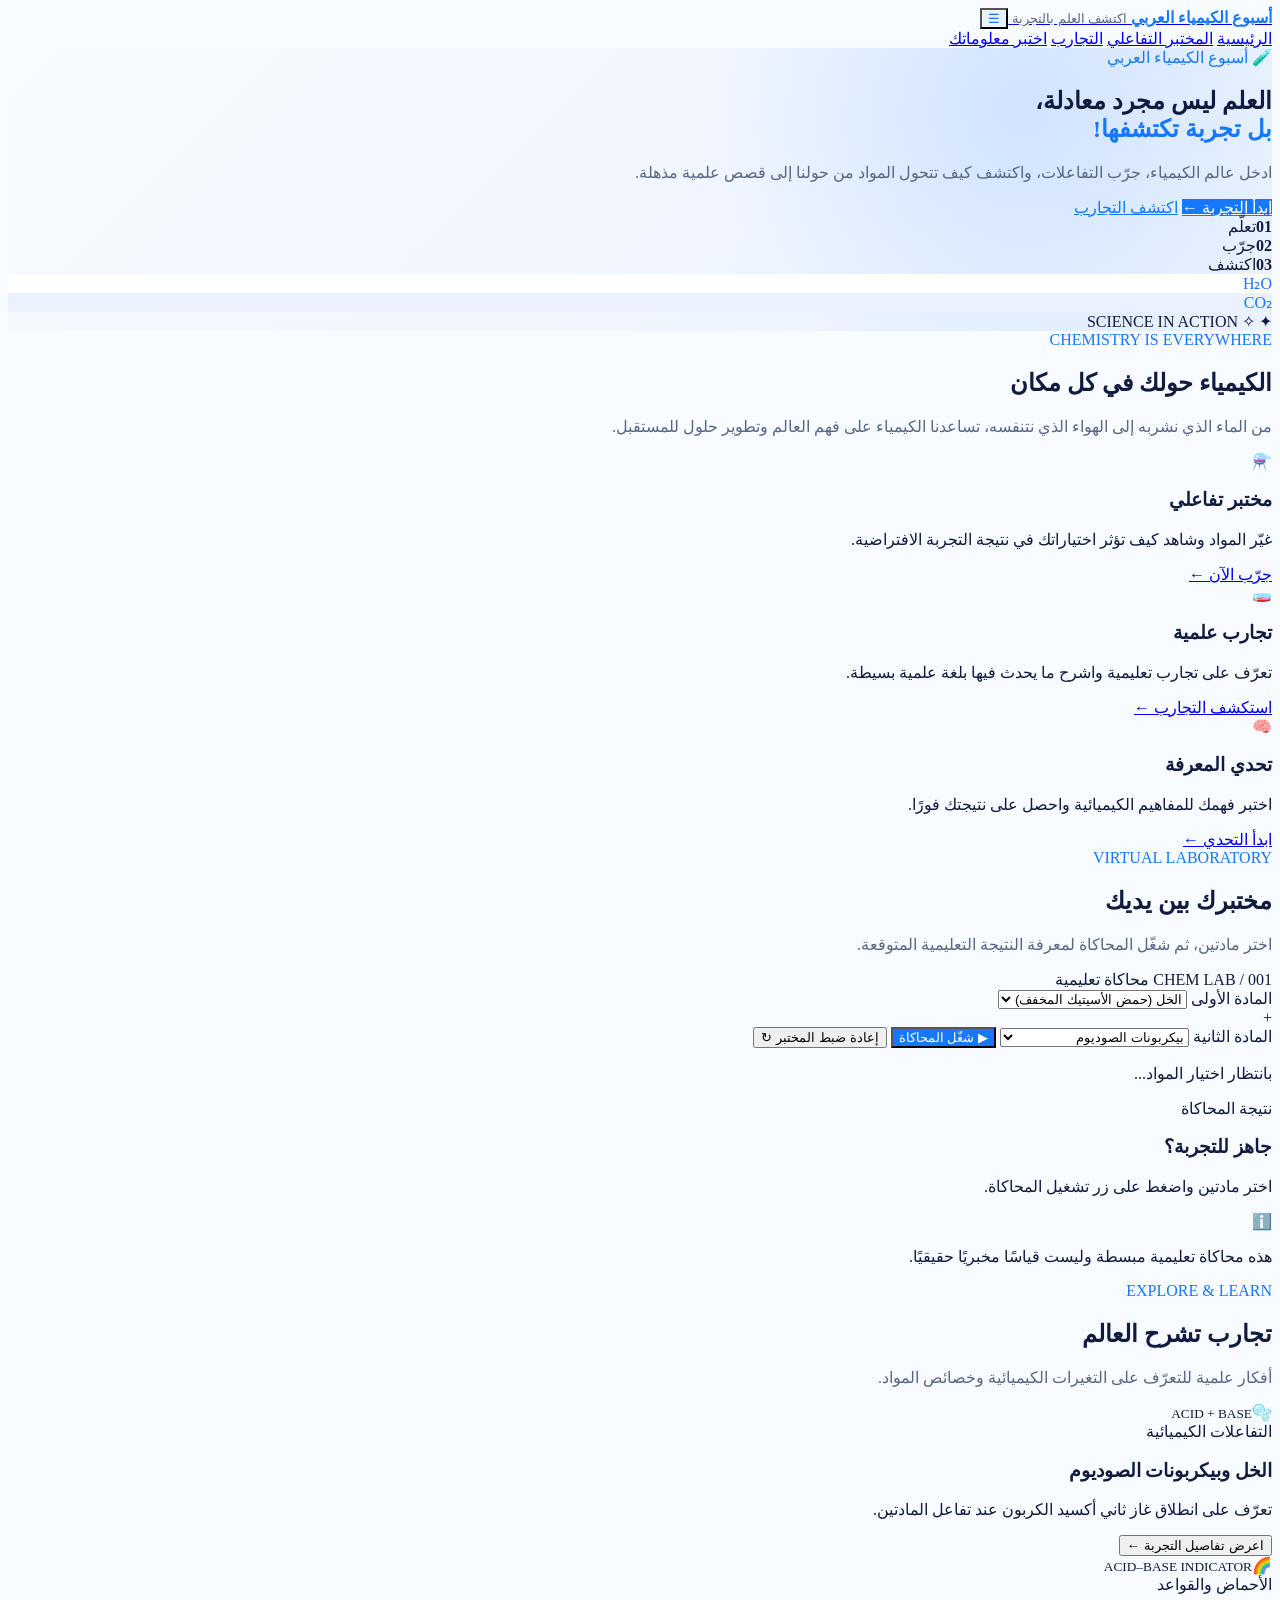
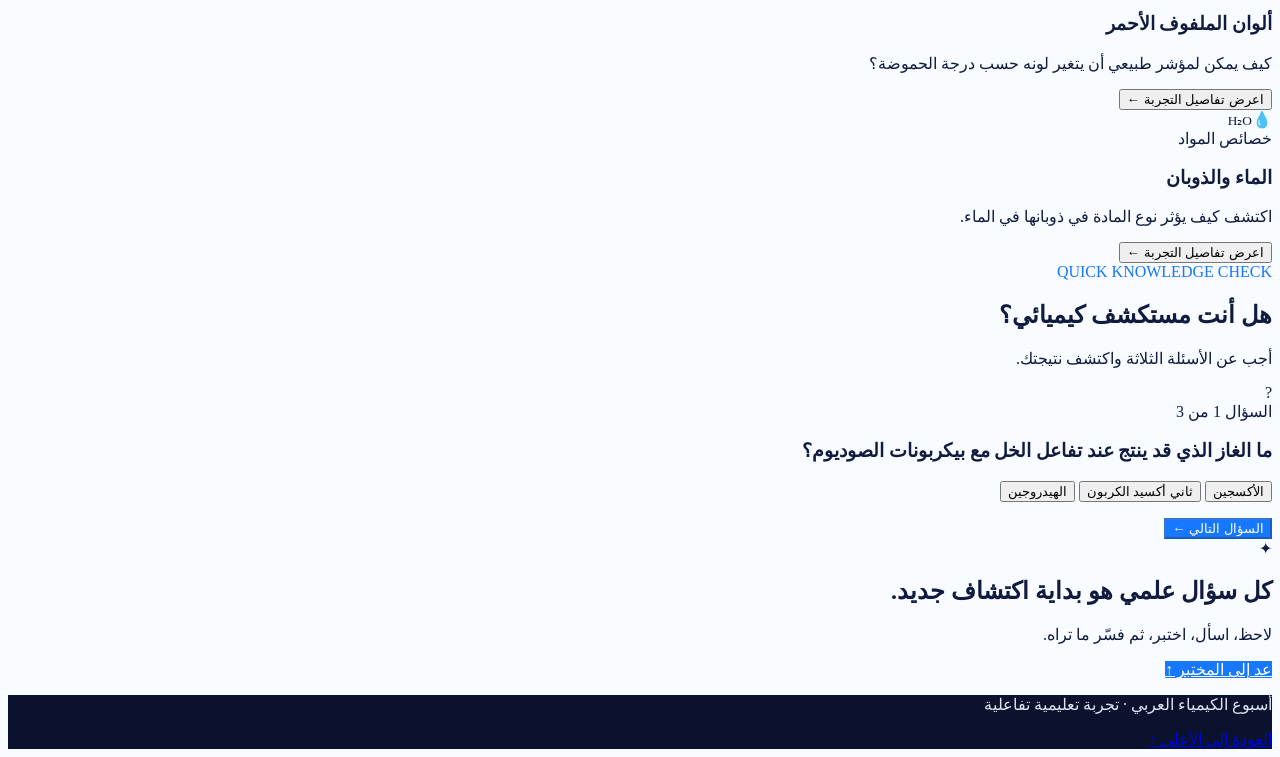
==== commit acccd9e2: "Update index.html a1" ====
--- a/index.html
+++ b/index.html
@@ -5,229 +5,254 @@
   <meta charset="UTF-8">
   <meta name="viewport" content="width=device-width, initial-scale=1.0">
   <meta name="theme-color" content="#101B3F">
-  <meta name="description" content="أسبوع الكيمياء العربي: اكتشف الكيمياء من خلال الألعاب والتحديات التعليمية.">
-  <title>أسبوع الكيمياء العربي | اكتشف عالم الكيمياء</title>
+  <meta name="description" content="موقع أسبوع الكيمياء العربي: اكتشف الكيمياء من خلال التجارب والتفاعلات والمختبر التفاعلي.">
+  <title>أسبوع الكيمياء العربي | مختبر المستقبل</title>
   <link rel="stylesheet" href="style.css">
   <script src="script.js" defer></script>
 </head>
 <body>
-
-<header class="site-header">
-  <div class="container header-inner">
-    <a class="brand" href="#home" aria-label="العودة إلى الرئيسية">
-      <img
-        class="brand-logo"
-        src="images/school-logo.png"
-        alt="شعار المدرسة"
-        width="52"
-        height="52"
-      >
+  <header class="site-header">
+    <a class="brand" href="#home" aria-label="الصفحة الرئيسية">
+      <img src="images/school-logo.png" alt="شعار المدرسة"
+           class="school-logo"
+           onerror="this.style.display='none'">
       <span>
         <strong>أسبوع الكيمياء العربي</strong>
-        <small>اكتشف العلم بطريقة مختلفة</small>
+        <small>اكتشف العلم بالتجربة</small>
       </span>
     </a>
-
-    <button class="menu-toggle" id="menuToggle"
-      aria-label="فتح القائمة" aria-expanded="false" type="button">
-      ☰
-    </button>
-
-    <nav class="main-nav" id="mainNav">
+    <button class="menu-toggle" id="menuToggle" aria-label="فتح القائمة">☰</button>
+    <nav class="nav-links" id="navLinks">
       <a href="#home">الرئيسية</a>
-      <a href="#activities">الأنشطة</a>
-      <a href="#quiz">التحدي العلمي</a>
-      <a href="#leaderboard-section">لوحة النتائج</a>
+      <a href="#lab">المختبر التفاعلي</a>
+      <a href="#experiments">التجارب</a>
+      <a href="#quiz">اختبر معلوماتك</a>
     </nav>
-  </div>
-</header>
-
-<main>
-  <section class="hero" id="home">
-    <div class="container hero-grid">
+  </header>
+
+  <main>
+    <section class="hero" id="home">
       <div class="hero-content">
-        <span class="eyebrow">العلم يبدأ بسؤال</span>
-        <h1>الكيمياء ليست مجرد معادلات، بل <span>اكتشافات تغيّر العالم.</span></h1>
-        <p>
-          استكشف العناصر، واختبر معلوماتك، واكتشف كيف تساعد الكيمياء
-          في حماية البيئة وصناعة مستقبل أفضل.
-        </p>
+        <span class="eyebrow">🧪 أسبوع الكيمياء العربي</span>
+        <h1>العلم ليس مجرد معادلة،<br><span>بل تجربة تكتشفها!</span></h1>
+        <p>ادخل عالم الكيمياء، جرّب التفاعلات، واكتشف كيف تتحول المواد من حولنا إلى قصص علمية مذهلة.</p>
         <div class="hero-actions">
-          <a class="button button-primary" href="#activities">ابدأ الاستكشاف</a>
-          <a class="button button-outline" href="#quiz">اختبر معلوماتك</a>
-        </div>
-        <div class="hero-note">
-          <span class="status-dot"></span>
-          تعلّم · جرّب · اكتشف
-        </div>
-      </div>
-
-      <div class="hero-art" aria-label="رموز كيميائية">
+          <a class="button button-primary" href="#lab">ابدأ التجربة <span>←</span></a>
+          <a class="button button-outline" href="#experiments">اكتشف التجارب</a>
+        </div>
+        <div class="hero-facts">
+          <div><strong>01</strong><span>تعلّم</span></div>
+          <div><strong>02</strong><span>جرّب</span></div>
+          <div><strong>03</strong><span>اكتشف</span></div>
+        </div>
+      </div>
+      <div class="hero-art" aria-label="رسمة توضيحية لمختبر كيميائي">
         <div class="orbit orbit-one"></div>
         <div class="orbit orbit-two"></div>
         <div class="molecule molecule-one">H₂O</div>
         <div class="molecule molecule-two">CO₂</div>
-        <div class="molecule molecule-three">O₂</div>
-        <div class="chemistry-core">CHEM<br><span>ISTRY</span></div>
-        <div class="floating-label label-top">العناصر</div>
-        <div class="floating-label label-bottom">التفاعلات</div>
-      </div>
-    </div>
-  </section>
-
-  <section class="welcome-section section-space">
-    <div class="container welcome-card">
-      <div>
-        <span class="eyebrow">قبل أن تبدأ</span>
-        <h2>ما الاسم الذي نضعه على لوحة المستكشفين؟</h2>
-        <p>أدخل اسمك ليظهر مع نتيجتك في لوحة المتصدرين على هذا الجهاز.</p>
-      </div>
-
-      <form id="nameForm" class="name-form">
-        <label for="studentName">اسم الطالب أو الطالبة</label>
-        <input id="studentName" name="studentName" type="text"
-          maxlength="30" placeholder="اكتب اسمك هنا" autocomplete="nickname">
-        <button class="button button-primary" type="submit">حفظ الاسم</button>
-        <p id="nameMessage" class="form-message" aria-live="polite"></p>
-      </form>
-    </div>
-  </section>
-
-  <section class="section-space" id="activities">
-    <div class="container">
+        <div class="flask">
+          <div class="flask-neck"></div>
+          <div class="flask-body">
+            <div class="liquid"></div>
+            <span class="bubble bubble-one"></span>
+            <span class="bubble bubble-two"></span>
+            <span class="bubble bubble-three"></span>
+          </div>
+        </div>
+        <span class="spark spark-one">✦</span>
+        <span class="spark spark-two">✧</span>
+        <span class="art-caption">SCIENCE IN ACTION</span>
+      </div>
+    </section>
+
+    <section class="intro section-wrap">
       <div class="section-heading">
-        <span class="eyebrow">اختر مغامرتك</span>
-        <h2>محطاتك العلمية</h2>
-        <p>ثلاث تجارب تفاعلية، وكل واحدة تكشف جانبًا مختلفًا من الكيمياء.</p>
-      </div>
-
-      <div class="activity-grid">
-        <article class="activity-card">
-          <div class="activity-icon icon-green">?</div>
-          <span class="card-number">01 / تحدٍّ</span>
-          <h3>تحدي الكيمياء</h3>
-          <p>أجب عن أسئلة علمية قصيرة واجمع أكبر عدد من النقاط.</p>
-          <a href="#quiz" class="text-link">ابدأ التحدي <span>←</span></a>
-        </article>
-
-        <article class="activity-card">
-          <div class="activity-icon icon-gold">H</div>
-          <span class="card-number">02 / عناصر</span>
-          <h3>اكتشف العنصر</h3>
-          <p>طابق الرمز الكيميائي مع اسم العنصر الصحيح.</p>
-          <button class="text-link" id="openElementGame" type="button">
-            اكتشف العناصر <span>←</span>
-          </button>
-        </article>
-
-        <article class="activity-card">
-          <div class="activity-icon icon-blue">CO₂</div>
-          <span class="card-number">03 / بيئة</span>
-          <h3>أمسك ما لا تراه</h3>
-          <p>تعرف على الكربون وانبعاثاته، واختر التصرف الأفضل للبيئة.</p>
-          <button class="text-link" id="openCarbonGame" type="button">
-            ابدأ المهمة <span>←</span>
-          </button>
-        </article>
-      </div>
-    </div>
-  </section>
-
-  <section class="game-section section-space" id="quiz">
-    <div class="container game-layout">
-      <div class="game-intro">
-        <span class="eyebrow">المحطة الأولى</span>
-        <h2>هل أنت مستعد للتحدي؟</h2>
-        <p>خمسة أسئلة تختبر معرفتك بالرموز والعناصر والمفاهيم الكيميائية.</p>
-        <div class="mini-stat">
-          <span class="stat-number">05</span>
-          <span>أسئلة علمية</span>
-        </div>
-        <div class="mini-stat">
-          <span class="stat-number">01</span>
-          <span>فرصة لإثبات معرفتك</span>
-        </div>
-      </div>
-
-      <div class="game-panel">
-        <div class="panel-top">
-          <span class="panel-label">التحدي العلمي</span>
-          <span class="panel-tag">اختيار من متعدد</span>
-        </div>
-        <div id="quizContainer">
-          <div class="quiz-start">
-            <div class="start-symbol">⚗</div>
-            <h3>لنبدأ التجربة!</h3>
-            <p>اختر الإجابة الصحيحة لكل سؤال.</p>
-            <button class="button button-primary" id="startQuiz" type="button">
-              ابدأ الاختبار
-            </button>
-          </div>
-        </div>
-      </div>
-    </div>
-  </section>
-
-  <section class="extra-games section-space" id="extraGames">
-    <div class="container">
+        <span class="eyebrow">CHEMISTRY IS EVERYWHERE</span>
+        <h2>الكيمياء حولك في كل مكان</h2>
+        <p>من الماء الذي نشربه إلى الهواء الذي نتنفسه، تساعدنا الكيمياء على فهم العالم وتطوير حلول للمستقبل.</p>
+      </div>
+      <div class="feature-grid">
+        <article class="feature-card">
+          <div class="feature-icon green-icon">⚗️</div>
+          <h3>مختبر تفاعلي</h3>
+          <p>غيّر المواد وشاهد كيف تؤثر اختياراتك في نتيجة التجربة الافتراضية.</p>
+          <a href="#lab">جرّب الآن ←</a>
+        </article>
+        <article class="feature-card">
+          <div class="feature-icon blue-icon">🧫</div>
+          <h3>تجارب علمية</h3>
+          <p>تعرّف على تجارب تعليمية واشرح ما يحدث فيها بلغة علمية بسيطة.</p>
+          <a href="#experiments">استكشف التجارب ←</a>
+        </article>
+        <article class="feature-card">
+          <div class="feature-icon purple-icon">🧠</div>
+          <h3>تحدي المعرفة</h3>
+          <p>اختبر فهمك للمفاهيم الكيميائية واحصل على نتيجتك فورًا.</p>
+          <a href="#quiz">ابدأ التحدي ←</a>
+        </article>
+      </div>
+    </section>
+
+    <section class="lab-section" id="lab">
+      <div class="section-wrap">
+        <div class="section-heading">
+          <span class="eyebrow">VIRTUAL LABORATORY</span>
+          <h2>مختبرك بين يديك</h2>
+          <p>اختر مادتين، ثم شغّل المحاكاة لمعرفة النتيجة التعليمية المتوقعة.</p>
+        </div>
+
+        <div class="lab-panel">
+          <div class="lab-topbar">
+            <div class="window-dots"><i></i><i></i><i></i></div>
+            <span>CHEM LAB / 001</span>
+            <span class="lab-status"><i></i> محاكاة تعليمية</span>
+          </div>
+
+          <div class="lab-content">
+            <div class="lab-controls">
+              <label for="substanceA">المادة الأولى</label>
+              <select id="substanceA">
+                <option value="vinegar">الخل (حمض الأسيتيك المخفف)</option>
+                <option value="water">الماء</option>
+                <option value="bakingSoda">بيكربونات الصوديوم</option>
+                <option value="redCabbage">مستخلص الملفوف الأحمر</option>
+              </select>
+
+              <div class="mix-symbol">+</div>
+
+              <label for="substanceB">المادة الثانية</label>
+              <select id="substanceB">
+                <option value="bakingSoda">بيكربونات الصوديوم</option>
+                <option value="vinegar">الخل (حمض الأسيتيك المخفف)</option>
+                <option value="water">الماء</option>
+                <option value="redCabbage">مستخلص الملفوف الأحمر</option>
+              </select>
+
+              <button class="button button-primary full-button" id="mixButton">
+                ▶ شغّل المحاكاة
+              </button>
+              <button class="reset-button" id="resetLab">إعادة ضبط المختبر ↻</button>
+            </div>
+
+            <div class="lab-visual">
+              <div class="lab-grid"></div>
+              <div class="beaker" id="beaker">
+                <div class="beaker-liquid" id="beakerLiquid"></div>
+                <div class="beaker-mark mark-one"></div>
+                <div class="beaker-mark mark-two"></div>
+                <div class="beaker-mark mark-three"></div>
+                <div class="foam" id="foam"></div>
+              </div>
+              <div class="lab-particles" id="labParticles"></div>
+              <p class="lab-visual-caption" id="labVisualCaption">بانتظار اختيار المواد...</p>
+            </div>
+
+            <div class="lab-result" aria-live="polite">
+              <span class="result-label">نتيجة المحاكاة</span>
+              <h3 id="resultTitle">جاهز للتجربة؟</h3>
+              <p id="resultText">اختر مادتين واضغط على زر تشغيل المحاكاة.</p>
+              <div class="result-note">
+                <span>ℹ️</span>
+                <p id="resultNote">هذه محاكاة تعليمية مبسطة وليست قياسًا مخبريًا حقيقيًا.</p>
+              </div>
+            </div>
+          </div>
+        </div>
+      </div>
+    </section>
+
+    <section class="experiments section-wrap" id="experiments">
       <div class="section-heading">
-        <span class="eyebrow">تجارب تفاعلية</span>
-        <h2>جرّب بنفسك</h2>
-        <p>اختر إحدى الألعاب لفتح التجربة هنا.</p>
-      </div>
-      <div class="game-panel secondary-panel" id="extraGamePanel">
-        <div class="empty-game">
-          <span class="empty-icon">⚗</span>
-          <h3>المختبر بانتظارك</h3>
-          <p>اختر «اكتشف العناصر» أو «أمسك ما لا تراه» من المحطات أعلاه.</p>
-        </div>
-      </div>
-    </div>
-  </section>
-
-  <section class="leaderboard-section section-space" id="leaderboard-section">
-    <div class="container leaderboard-layout">
-      <div>
-        <span class="eyebrow">إنجازات المستكشفين</span>
-        <h2>لوحة المتصدرين</h2>
-        <p>أفضل النتائج المسجلة في هذا المتصفح.</p>
-        <p class="privacy-note">
-          ملاحظة: النتائج محفوظة على الجهاز نفسه، ولا تُرسل إلى قاعدة بيانات مشتركة.
-        </p>
-        <button class="button button-outline button-small"
-          id="clearResults" type="button">
-          مسح النتائج المحفوظة
-        </button>
-      </div>
-
-      <div class="leaderboard-card">
-        <div class="leaderboard-header">
-          <span>الترتيب والاسم</span>
-          <span>النتيجة</span>
-        </div>
-        <div id="leaderboard" aria-live="polite">
-          <p class="empty-state">لا توجد نتائج بعد. كن أول المتنافسين!</p>
-        </div>
-      </div>
-    </div>
-  </section>
-
-  <section class="closing-section">
-    <div class="container closing-inner">
-      <span class="closing-symbol">✳</span>
-      <h2>وراء كل اكتشاف سؤال.</h2>
-      <p>واصل الفضول، فالعلم يبدأ بالملاحظة والتجربة.</p>
-      <a class="button button-light" href="#home">العودة إلى البداية ↑</a>
-    </div>
-  </section>
-</main>
-
-<footer class="site-footer">
-  <div class="container footer-inner">
-    <span>أسبوع الكيمياء العربي</span>
-    <span>التعلّم بالتجربة والاكتشاف</span>
-  </div>
-</footer>
-
+        <span class="eyebrow">EXPLORE & LEARN</span>
+        <h2>تجارب تشرح العالم</h2>
+        <p>أفكار علمية للتعرّف على التغيرات الكيميائية وخصائص المواد.</p>
+      </div>
+      <div class="experiment-grid">
+        <article class="experiment-card">
+          <div class="experiment-visual visual-bubbles">
+            <span>🫧</span><small>ACID + BASE</small>
+          </div>
+          <div class="experiment-info">
+            <span class="tag">التفاعلات الكيميائية</span>
+            <h3>الخل وبيكربونات الصوديوم</h3>
+            <p>تعرّف على انطلاق غاز ثاني أكسيد الكربون عند تفاعل المادتين.</p>
+            <button class="text-button" data-experiment="vinegar">اعرض تفاصيل التجربة ←</button>
+          </div>
+        </article>
+        <article class="experiment-card">
+          <div class="experiment-visual visual-color">
+            <span>🌈</span><small>ACID–BASE INDICATOR</small>
+          </div>
+          <div class="experiment-info">
+            <span class="tag">الأحماض والقواعد</span>
+            <h3>ألوان الملفوف الأحمر</h3>
+            <p>كيف يمكن لمؤشر طبيعي أن يتغير لونه حسب درجة الحموضة؟</p>
+            <button class="text-button" data-experiment="indicator">اعرض تفاصيل التجربة ←</button>
+          </div>
+        </article>
+        <article class="experiment-card">
+          <div class="experiment-visual visual-water">
+            <span>💧</span><small>H₂O</small>
+          </div>
+          <div class="experiment-info">
+            <span class="tag">خصائص المواد</span>
+            <h3>الماء والذوبان</h3>
+            <p>اكتشف كيف يؤثر نوع المادة في ذوبانها في الماء.</p>
+            <button class="text-button" data-experiment="solubility">اعرض تفاصيل التجربة ←</button>
+          </div>
+        </article>
+      </div>
+      <div class="experiment-detail" id="experimentDetail" hidden aria-live="polite">
+        <button class="detail-close" id="closeDetail" aria-label="إغلاق التفاصيل">×</button>
+        <span class="eyebrow">دليل التجربة</span>
+        <h3 id="detailTitle"></h3>
+        <p id="detailText"></p>
+        <p class="safety-note"><strong>تنبيه السلامة:</strong> هذه الصفحة للتعلّم. لا تخلط مواد مجهولة أو منظفات منزلية، ولا تنفّذ تجربة فعلية إلا بإشراف معلم وفي مكان مجهز.</p>
+      </div>
+    </section>
+
+    <section class="quiz-section" id="quiz">
+      <div class="section-wrap quiz-layout">
+        <div class="quiz-intro">
+          <span class="eyebrow">QUICK KNOWLEDGE CHECK</span>
+          <h2>هل أنت مستكشف كيميائي؟</h2>
+          <p>أجب عن الأسئلة الثلاثة واكتشف نتيجتك.</p>
+          <div class="quiz-decoration">?</div>
+        </div>
+        <div class="quiz-card">
+          <div class="quiz-progress">
+            <span id="questionCounter">السؤال 1 من 3</span>
+            <div class="progress-track"><div id="progressBar"></div></div>
+          </div>
+          <h3 id="questionText">ما الغاز الذي قد ينتج عند تفاعل الخل مع بيكربونات الصوديوم؟</h3>
+          <div class="quiz-options" id="quizOptions">
+            <button class="quiz-option" data-answer="0">الأكسجين</button>
+            <button class="quiz-option" data-answer="1">ثاني أكسيد الكربون</button>
+            <button class="quiz-option" data-answer="2">الهيدروجين</button>
+          </div>
+          <p id="quizFeedback" class="quiz-feedback" aria-live="polite"></p>
+          <button class="button button-primary full-button" id="nextQuestion" disabled>السؤال التالي ←</button>
+          <div id="quizFinal" hidden>
+            <h3 id="finalScore"></h3>
+            <p id="finalMessage"></p>
+            <button class="button button-primary full-button" id="restartQuiz">أعد التحدي ↻</button>
+          </div>
+        </div>
+      </div>
+    </section>
+
+    <section class="closing section-wrap">
+      <span class="closing-icon">✦</span>
+      <h2>كل سؤال علمي هو بداية اكتشاف جديد.</h2>
+      <p>لاحظ، اسأل، اختبر، ثم فسّر ما تراه.</p>
+      <a class="button button-primary" href="#lab">عد إلى المختبر ↑</a>
+    </section>
+  </main>
+
+  <footer class="site-footer">
+    <p>أسبوع الكيمياء العربي · تجربة تعليمية تفاعلية</p>
+    <a href="#home">العودة إلى الأعلى ↑</a>
+  </footer>
 </body>
 </html>
--- a/style.css
+++ b/style.css
@@ -1,1085 +1,253 @@
 
-@font-face {
-  font-family: "Thmanyah Sans";
-  src: url("fonts/ThmanyahSans.woff2") format("woff2");
-  font-style: normal;
-  font-weight: 100 900;
-  font-display: swap;
-}
+/* =========================================
+   الهوية الجديدة: الكيمياء والفضاء
+   الأزرق الأساسي - الأخضر - الكحلي الفضائي
+   - الأبيض الثلجي
+========================================= */
 
 :root {
-  --green: #1B4D3E;
-  --green-dark: #12372D;
-  --green-light: #E8F0E9;
-  --gold: #C8A261;
-  --cream: #FFF6DD;
+  --green: #1677FF;
+  --green-dark: #101B3F;
+  --green-light: #EAF2FF;
+  --gold: #16A36A;
+  --cream: #F8FBFF;
   --white: #FFFFFF;
-  --ink: #23332D;
-  --muted: #68766F;
-  --line: #E4E9E3;
-  --blue: #E8EFF8;
+  --ink: #101B3F;
+  --muted: #586783;
+  --line: #DCE6F5;
+  --blue: #EAF2FF;
   --radius: 22px;
-  --shadow: 0 12px 35px rgba(27, 77, 62, 0.08);
-}
-
-* {
-  box-sizing: border-box;
-}
-
-html {
-  scroll-behavior: smooth;
-  scroll-padding-top: 95px;
+  --shadow: 0 12px 35px rgba(16, 27, 63, 0.09);
 }
 
 body {
-  margin: 0;
-  background: #FCFCF8;
+  background: var(--snow, #F8FBFF);
   color: var(--ink);
-  font-family: "Thmanyah Sans", sans-serif;
-  font-weight: 400;
-  line-height: 1.8;
-}
-
-button,
-input,
-textarea,
-select {
-  font: inherit;
-}
-
-button,
-a {
-  -webkit-tap-highlight-color: transparent;
-}
-
-button {
-  cursor: pointer;
-}
-
-button:disabled {
-  cursor: not-allowed;
-  opacity: 0.65;
-}
-
-a {
-  color: inherit;
-  text-decoration: none;
-}
-
-button:focus-visible,
-a:focus-visible,
-input:focus-visible {
-  outline: 3px solid var(--gold);
-  outline-offset: 4px;
-}
-
-.container {
-  width: min(1120px, calc(100% - 40px));
-  margin-inline: auto;
-}
-
-.section-space {
-  padding-block: 76px;
-}
-
-/* =========================
-   HEADER & SCHOOL LOGO
-========================= */
+}
 
 .site-header {
-  position: sticky;
-  top: 0;
-  z-index: 100;
-  background: rgba(255, 255, 255, 0.96);
-  border-bottom: 1px solid var(--line);
-  backdrop-filter: blur(14px);
-}
-
-.header-inner {
-  min-height: 82px;
-  display: flex;
-  align-items: center;
-  justify-content: space-between;
-  gap: 24px;
-}
-
-.brand {
-  display: flex;
-  align-items: center;
-  gap: 12px;
-  min-width: 0;
-}
-
-/* شعار المدرسة */
-.brand-logo {
-  display: block;
-  width: 52px;
-  height: 52px;
-  object-fit: contain;
-  flex-shrink: 0;
-}
-
-/* إخفاء الحرف القديم إذا بقي في HTML */
-.brand-symbol {
-  display: none;
+  background: rgba(248, 251, 255, 0.96);
+  border-color: var(--line);
 }
 
 .brand strong,
-.brand small {
-  display: block;
-}
-
-.brand strong {
-  color: var(--green);
-  font-size: 16px;
-}
-
-.brand small {
-  color: var(--muted);
-  font-size: 11px;
-}
-
-.main-nav {
-  display: flex;
-  align-items: center;
-  gap: 27px;
-}
-
-.main-nav a {
-  color: #52645A;
-  font-size: 14px;
-  transition: color 0.2s;
-}
-
-.main-nav a:hover {
-  color: var(--green);
-}
-
-.menu-toggle {
-  display: none;
-  border: 0;
-  background: var(--green-light);
-  color: var(--green);
-  border-radius: 12px;
-  padding: 8px 13px;
-  font-size: 23px;
-}
-
-/* =========================
-   HERO SECTION
-========================= */
-
-.hero {
-  overflow: hidden;
-  background:
-    radial-gradient(
-      circle at 80% 20%,
-      rgba(200, 162, 97, 0.13),
-      transparent 28%
-    ),
-    linear-gradient(135deg, #FFFDF5 0%, #F0F5ED 100%);
-}
-
-.hero-grid {
-  min-height: 560px;
-  padding-block: 65px;
-  display: grid;
-  grid-template-columns: 1.05fr 0.95fr;
-  align-items: center;
-  gap: 40px;
-}
-
-.eyebrow {
-  display: inline-block;
-  margin-bottom: 12px;
-  color: #9A7436;
-  font-size: 13px;
-  font-weight: 700;
-}
-
-.hero h1 {
-  max-width: 650px;
-  margin: 0 0 20px;
-  color: var(--green-dark);
-  font-size: clamp(35px, 4.5vw, 57px);
-  line-height: 1.45;
-  font-weight: 800;
-}
-
-.hero h1 span {
-  color: #9C783E;
-}
-
+.main-nav a:hover,
+.text-link,
+.activity-card h3 {
+  color: var(--green);
+}
+
+.brand small,
+.main-nav a,
 .hero-content > p,
 .section-heading > p,
 .game-intro > p,
 .leaderboard-layout > div > p {
   color: var(--muted);
-  font-size: 15px;
-}
-
-.hero-content > p {
-  max-width: 510px;
-}
-
-.hero-actions {
-  display: flex;
-  flex-wrap: wrap;
-  gap: 12px;
-  margin-top: 28px;
-}
-
-.button {
-  display: inline-flex;
-  align-items: center;
-  justify-content: center;
-  gap: 8px;
-  min-height: 47px;
-  padding: 11px 22px;
-  border: 1px solid transparent;
-  border-radius: 13px;
-  font-size: 14px;
-  font-weight: 700;
-  transition: transform 0.2s, background 0.2s;
-}
-
-.button:hover {
-  transform: translateY(-2px);
-}
-
-.button-primary {
-  background: var(--green);
-  color: white;
-}
-
-.button-primary:hover {
-  background: var(--green-dark);
-}
-
-.button-outline {
-  background: transparent;
-  border-color: #C9D6CB;
-  color: var(--green);
-}
-
-.button-light {
-  background: white;
-  color: var(--green);
-}
-
-.button-small {
-  min-height: 40px;
-  padding: 8px 14px;
-  font-size: 12px;
-}
-
-.hero-note {
-  display: flex;
-  align-items: center;
-  gap: 9px;
-  margin-top: 25px;
-  color: var(--muted);
-  font-size: 12px;
-}
-
-.status-dot {
-  width: 9px;
-  height: 9px;
-  border-radius: 50%;
-  background: #6D9A6E;
-}
-
-/* =========================
-   CHEMISTRY ILLUSTRATION
-========================= */
-
-.hero-art {
-  position: relative;
-  min-height: 370px;
-  display: grid;
-  place-items: center;
-}
-
-.orbit {
-  position: absolute;
-  width: 300px;
-  height: 300px;
-  border: 1px solid rgba(27, 77, 62, 0.2);
-  border-radius: 50%;
-}
-
-.orbit-two {
-  width: 225px;
-  height: 225px;
-  border-style: dashed;
-  transform: rotate(35deg);
-}
-
-.chemistry-core {
-  z-index: 2;
-  display: grid;
-  place-content: center;
-  width: 155px;
-  height: 155px;
-  border-radius: 50%;
-  background: var(--green);
-  color: white;
-  text-align: center;
-  font-size: 30px;
-  font-weight: 800;
-  line-height: 1.25;
-  box-shadow: 0 22px 55px rgba(27, 77, 62, 0.22);
-}
-
-.chemistry-core span {
-  color: #E7C98E;
-}
-
-.molecule {
-  position: absolute;
-  z-index: 3;
-  display: grid;
-  place-items: center;
-  width: 65px;
-  height: 65px;
-  border: 1px solid #E8DFC9;
-  border-radius: 20px;
-  background: white;
-  color: var(--green);
-  font-weight: 800;
-  box-shadow: var(--shadow);
-}
-
-.molecule-one {
-  top: 25px;
-  right: 18%;
-}
-
-.molecule-two {
-  bottom: 37px;
-  right: 20%;
-  background: var(--cream);
-}
-
-.molecule-three {
-  top: 43%;
-  left: 8%;
-}
-
-.floating-label {
-  position: absolute;
-  padding: 6px 13px;
-  border: 1px solid var(--line);
-  border-radius: 30px;
-  background: white;
-  color: var(--green);
-  font-size: 12px;
-  box-shadow: var(--shadow);
-}
-
-.label-top {
-  top: 12%;
-  left: 17%;
-}
-
-.label-bottom {
-  right: 7%;
-  bottom: 8%;
-}
-
-/* =========================
-   STUDENT NAME FORM
-========================= */
-
-.welcome-section {
-  padding-block: 42px;
-}
-
-.welcome-card {
-  display: grid;
-  grid-template-columns: 1fr 0.8fr;
-  gap: 35px;
-  align-items: center;
-  padding: 32px;
-  border: 1px solid var(--line);
-  border-radius: var(--radius);
-  background: white;
-  box-shadow: var(--shadow);
-}
-
-.welcome-card h2 {
-  margin: 0;
-  color: var(--green);
-  font-size: 24px;
-}
-
-.welcome-card p {
-  margin-bottom: 0;
-  color: var(--muted);
-  font-size: 13px;
-}
-
-.name-form {
-  display: grid;
-  gap: 10px;
-}
-
-.name-form label {
-  font-size: 13px;
-  font-weight: 700;
-}
-
-.name-form input {
-  width: 100%;
-  min-height: 48px;
-  padding: 12px 15px;
-  border: 1px solid #DCE4DC;
-  border-radius: 12px;
-  background: #FCFDFB;
-  color: var(--ink);
-}
-
-.name-form input:focus {
-  border-color: var(--green);
-  outline: 2px solid rgba(27, 77, 62, 0.1);
-}
-
-.form-message {
-  min-height: 20px;
-  margin: 0;
-  font-size: 12px;
-}
-
-/* =========================
-   SECTION HEADINGS
-========================= */
-
-.section-heading {
-  max-width: 650px;
-  margin: 0 auto 35px;
-  text-align: center;
-}
-
+}
+
+.menu-toggle,
+.icon-green {
+  background: var(--green-light);
+  color: var(--green);
+}
+
+.hero {
+  background:
+    radial-gradient(circle at 80% 20%,
+      rgba(22, 119, 255, 0.14), transparent 30%),
+    linear-gradient(135deg, #F8FBFF 0%, #EAF2FF 100%);
+}
+
+.eyebrow,
+.card-number {
+  color: var(--green);
+}
+
+.hero h1,
 .section-heading h2,
 .game-intro h2,
 .leaderboard-layout h2 {
-  margin: 0;
-  color: var(--green-dark);
-  font-size: clamp(27px, 3vw, 37px);
-  line-height: 1.5;
-}
-
-.section-heading > p {
-  margin-bottom: 0;
-}
-
-/* =========================
-   ACTIVITY CARDS
-========================= */
-
-.activity-grid {
-  display: grid;
-  grid-template-columns: repeat(3, minmax(0, 1fr));
-  gap: 20px;
-}
-
-.activity-card {
-  padding: 27px;
-  border: 1px solid var(--line);
-  border-radius: var(--radius);
-  background: white;
-  box-shadow: 0 8px 24px rgba(27, 77, 62, 0.04);
-  transition: transform 0.2s, box-shadow 0.2s;
-}
-
-.activity-card:hover {
-  transform: translateY(-5px);
+  color: var(--green-dark);
+}
+
+.hero h1 span {
+  color: var(--green);
+}
+
+.button-primary {
+  background: var(--green);
+  color: #FFFFFF;
+}
+
+.button-primary:hover {
+  background: #0D5ED7;
+}
+
+.button-outline {
+  border-color: #B9CFF2;
+  color: var(--green);
+}
+
+.button-light {
+  background: var(--cream);
+  color: var(--green-dark);
+}
+
+.status-dot {
+  background: var(--gold);
+}
+
+.orbit {
+  border-color: rgba(22, 119, 255, 0.25);
+}
+
+.chemistry-core {
+  background: var(--green-dark);
+  box-shadow: 0 22px 55px rgba(16, 27, 63, 0.22);
+}
+
+.chemistry-core span {
+  color: #16A36A;
+}
+
+.molecule {
+  border-color: var(--line);
+  background: #FFFFFF;
+  color: var(--green);
+}
+
+.molecule-two {
+  background: #EAF2FF;
+}
+
+.floating-label {
+  border-color: var(--line);
+  background: #FFFFFF;
+  color: var(--green-dark);
+}
+
+.welcome-card,
+.activity-card,
+.game-panel,
+.leaderboard-card {
+  border-color: var(--line);
+  background: #FFFFFF;
   box-shadow: var(--shadow);
 }
 
-.activity-icon {
-  display: grid;
-  place-items: center;
-  width: 57px;
-  height: 57px;
-  margin-bottom: 20px;
-  border-radius: 17px;
-  font-size: 25px;
-  font-weight: 800;
-}
-
-.icon-green {
-  background: var(--green-light);
-  color: var(--green);
+.welcome-card h2,
+.name-form input:focus,
+.element-symbol {
+  color: var(--green-dark);
+}
+
+.name-form input {
+  border-color: var(--line);
+  background: #F8FBFF;
+}
+
+.name-form input:focus {
+  border-color: var(--green);
+  outline-color: rgba(22, 119, 255, 0.15);
 }
 
 .icon-gold {
-  background: var(--cream);
-  color: #927037;
+  background: #E5F7EE;
+  color: #128452;
 }
 
 .icon-blue {
-  background: var(--blue);
-  color: #426A9A;
-  font-size: 17px;
-}
-
-.card-number {
-  color: #9B8C70;
-  font-size: 11px;
-  font-weight: 700;
-}
-
-.activity-card h3 {
-  margin: 7px 0;
-  color: var(--green);
-  font-size: 21px;
-}
-
-.activity-card p {
-  min-height: 70px;
-  color: var(--muted);
-  font-size: 13px;
-}
-
-.text-link {
-  display: inline-flex;
-  align-items: center;
-  gap: 9px;
-  padding: 5px 0;
-  border: 0;
-  background: transparent;
-  color: var(--green);
-  font-size: 13px;
-  font-weight: 800;
-}
-
-.text-link span {
-  transition: transform 0.2s;
-}
-
-.text-link:hover span {
-  transform: translateX(-4px);
-}
-
-/* =========================
-   QUIZ SECTION
-========================= */
+  background: #EAF2FF;
+  color: #1677FF;
+}
 
 .game-section {
-  background: #F0F4EF;
-}
-
-.game-layout {
-  display: grid;
-  grid-template-columns: 0.75fr 1.25fr;
-  align-items: start;
-  gap: 55px;
-}
-
-.game-intro {
-  padding-top: 25px;
-}
-
-.game-intro > p {
-  max-width: 370px;
-}
-
-.mini-stat {
-  display: flex;
-  align-items: center;
-  gap: 14px;
-  margin-top: 22px;
-  color: #56685D;
-  font-size: 13px;
+  background: #EAF2FF;
 }
 
 .stat-number {
-  display: grid;
-  place-items: center;
-  width: 43px;
-  height: 43px;
-  border: 1px solid #D4DFD4;
-  border-radius: 12px;
-  background: white;
-  color: var(--green);
-  font-weight: 800;
-}
-
-.game-panel {
-  min-height: 360px;
-  padding: 28px;
-  border: 1px solid #E1E8E0;
-  border-radius: var(--radius);
-  background: white;
-  box-shadow: var(--shadow);
-}
-
-.panel-top {
-  display: flex;
-  align-items: center;
-  justify-content: space-between;
-  gap: 12px;
-  padding-bottom: 18px;
-  border-bottom: 1px solid var(--line);
-}
-
-.panel-label {
-  color: var(--green);
-  font-size: 14px;
-  font-weight: 800;
-}
-
-.panel-tag {
-  padding: 5px 10px;
-  border-radius: 20px;
-  background: var(--cream);
-  color: #896A32;
-  font-size: 10px;
-}
-
-.quiz-start,
-.empty-game {
-  display: grid;
-  justify-items: center;
-  align-content: center;
-  min-height: 265px;
-  text-align: center;
-}
-
-.start-symbol,
-.empty-icon {
-  color: var(--gold);
-  font-size: 43px;
-}
-
-.quiz-start h3,
-.empty-game h3 {
-  margin: 8px 0 0;
-  color: var(--green);
-}
-
-.quiz-start p,
-.empty-game p {
-  color: var(--muted);
-  font-size: 13px;
-}
-
-/* Questions and answers */
-
-.question-card {
-  padding-top: 22px;
-}
-
-.question-progress {
-  color: #9B7B44;
-  font-size: 12px;
-  font-weight: 700;
-}
-
-.question-card h3 {
-  margin: 9px 0 22px;
-  color: var(--green-dark);
-  font-size: 21px;
-  line-height: 1.7;
-}
-
-.answer-options {
-  display: grid;
-  grid-template-columns: repeat(2, minmax(0, 1fr));
-  gap: 12px;
+  border-color: var(--line);
+  color: var(--green);
 }
 
 .answer-btn {
-  min-height: 49px;
-  padding: 10px 13px;
-  border: 1px solid #DCE5DD;
-  border-radius: 12px;
-  background: #FBFCF9;
-  color: var(--ink);
-  font-size: 13px;
-  transition: background 0.2s, border-color 0.2s;
+  border-color: var(--line);
+  background: #F8FBFF;
+  color: var(--green-dark);
 }
 
 .answer-btn:hover:not(:disabled) {
   border-color: var(--green);
-  background: var(--green-light);
+  background: #EAF2FF;
 }
 
 .answer-btn.correct {
-  border-color: #4E8C64;
-  background: #E7F4E9;
-  color: #245D38;
+  border-color: #16A36A;
+  background: #E5F7EE;
+  color: #116B46;
 }
 
 .answer-btn.incorrect {
-  border-color: #D28A7F;
-  background: #FCEDE9;
-  color: #8B382D;
-}
-
-.feedback {
-  min-height: 27px;
-  margin: 14px 0 0;
-  color: var(--green);
-  font-size: 13px;
-  font-weight: 700;
-}
-
-.quiz-footer {
-  display: flex;
-  justify-content: space-between;
-  align-items: center;
-  gap: 12px;
-  margin-top: 18px;
+  border-color: #D9485F;
+  background: #FFF0F2;
+  color: #A32338;
 }
 
 .progress-track {
-  height: 6px;
-  margin-top: 16px;
-  overflow: hidden;
-  border-radius: 20px;
-  background: #E9EEE8;
+  background: #DCE6F5;
 }
 
 .progress-fill {
-  height: 100%;
-  border-radius: 20px;
-  background: var(--gold);
-  transition: width 0.25s;
-}
-
-.result-card {
-  padding-top: 25px;
-  text-align: center;
-}
-
+  background: var(--green);
+}
+
+.panel-label,
 .result-score {
-  margin: 15px 0;
-  color: var(--green);
-  font-size: 45px;
-  font-weight: 800;
-}
-
-.result-card p {
-  color: var(--muted);
-}
-
-/* =========================
-   EXTRA GAMES
-========================= */
-
-.secondary-panel {
-  max-width: 800px;
-  margin-inline: auto;
-}
-
-.element-symbol {
-  display: grid;
-  place-items: center;
-  width: 100px;
-  height: 100px;
-  margin: 22px auto;
-  border: 2px solid var(--gold);
-  border-radius: 20px;
-  background: var(--cream);
-  color: var(--green);
-  font-size: 42px;
-  font-weight: 800;
-}
-
-.game-subtitle {
-  color: var(--muted);
-  font-size: 13px;
-}
-
-/* =========================
-   LEADERBOARD
-========================= */
+  color: var(--green);
+}
+
+.panel-tag {
+  background: #EAF2FF;
+  color: var(--green-dark);
+}
 
 .leaderboard-section {
-  background: white;
-}
-
-.leaderboard-layout {
-  display: grid;
-  grid-template-columns: 0.8fr 1.2fr;
-  align-items: start;
-  gap: 55px;
-}
-
-.privacy-note {
-  padding: 12px;
-  border-right: 3px solid var(--gold);
-  background: #FAF8F0;
-  font-size: 12px !important;
-}
-
-.leaderboard-card {
-  overflow: hidden;
-  border: 1px solid var(--line);
-  border-radius: 18px;
-  background: white;
-}
-
-.leaderboard-header,
+  background: #F8FBFF;
+}
+
+.leaderboard-header {
+  background: var(--green-dark);
+  color: #FFFFFF;
+}
+
 .leaderboard-row {
-  display: flex;
-  align-items: center;
-  justify-content: space-between;
-  gap: 15px;
-  padding: 15px 20px;
-}
-
-.leaderboard-header {
-  background: var(--green);
-  color: white;
-  font-size: 12px;
-  font-weight: 700;
-}
-
-.leaderboard-row {
-  border-bottom: 1px solid var(--line);
-  color: #48584E;
-  font-size: 13px;
-}
-
-.leaderboard-row:last-child {
-  border-bottom: 0;
-}
-
-.leaderboard-row strong {
-  color: var(--green);
-  white-space: nowrap;
-}
-
-.empty-state {
-  padding: 22px;
-  color: var(--muted);
-  text-align: center;
-  font-size: 13px;
-}
-
-/* =========================
-   CLOSING SECTION
-========================= */
+  border-bottom-color: var(--line);
+}
 
 .closing-section {
-  padding-block: 65px;
-  background:
-    radial-gradient(
-      circle at 80% 20%,
-      rgba(200, 162, 97, 0.15),
-      transparent 30%
-    ),
-    var(--green);
-  color: white;
-  text-align: center;
-}
-
-.closing-symbol {
-  color: #E3C17F;
-  font-size: 35px;
-}
-
-.closing-inner h2 {
-  margin: 8px 0;
-  font-size: clamp(27px, 4vw, 40px);
-}
-
-.closing-inner p {
-  margin-bottom: 25px;
-  color: #D7E4D9;
-  font-size: 14px;
-}
-
-/* =========================
-   FOOTER
-========================= */
+  background: var(--green-dark);
+  color: #F8FBFF;
+}
+
+.closing-section p {
+  color: #DCE6F5;
+}
 
 .site-footer {
-  padding-block: 22px;
-  background: var(--green-dark);
-  color: #D7E2D8;
-}
-
-.footer-inner {
-  display: flex;
-  justify-content: space-between;
-  gap: 15px;
-  font-size: 12px;
-}
-
-/* =========================
-   TABLETS AND MOBILE
-========================= */
+  background: #0A122D;
+  color: #DCE6F5;
+}
+
+button:focus-visible,
+a:focus-visible,
+input:focus-visible {
+  outline-color: var(--gold);
+}
 
 @media (max-width: 800px) {
-  .hero-grid {
-    grid-template-columns: 1fr;
-    gap: 10px;
+  .main-nav {
+    background: #F8FBFF;
+    border-bottom-color: var(--line);
   }
-
-  .hero-content {
-    text-align: center;
-  }
-
-  .hero-content > p {
-    margin-inline: auto;
-  }
-
-  .hero-actions,
-  .hero-note {
-    justify-content: center;
-  }
-
-  .hero-art {
-    min-height: 310px;
-  }
-
-  .activity-grid {
-    grid-template-columns: 1fr;
-  }
-
-  .activity-card p {
-    min-height: auto;
-  }
-
-  .game-layout,
-  .leaderboard-layout,
-  .welcome-card {
-    grid-template-columns: 1fr;
-    gap: 28px;
-  }
-
-  .game-intro {
-    padding-top: 0;
-  }
-
-  .welcome-card {
-    padding: 24px;
-  }
-
-  /* Mobile navigation */
-
-  .main-nav {
-    position: absolute;
-    top: 100%;
-    right: 0;
-    left: 0;
-    display: none;
-    flex-direction: column;
-    align-items: stretch;
-    gap: 0;
-    padding: 10px 20px 18px;
-    border-bottom: 1px solid var(--line);
-    background: white;
-  }
-
-  .main-nav.open {
-    display: flex;
-  }
-
-  .main-nav a {
-    padding: 12px 5px;
-  }
-
-  .menu-toggle {
-    display: block;
-  }
-
-  .brand-logo {
-    width: 46px;
-    height: 46px;
-  }
-
-  .brand strong {
-    font-size: 14px;
-  }
-
-  .brand small {
-    font-size: 10px;
-  }
-}
-
-/* =========================
-   SMALL MOBILE SCREENS
-========================= */
-
-@media (max-width: 480px) {
-  .container {
-    width: calc(100% - 28px);
-  }
-
-  .section-space {
-    padding-block: 52px;
-  }
-
-  .hero-grid {
-    padding-block: 45px;
-  }
-
-  .hero h1 {
-    font-size: 34px;
-  }
-
-  .hero-art {
-    min-height: 270px;
-  }
-
-  .orbit {
-    width: 235px;
-    height: 235px;
-  }
-
-  .orbit-two {
-    width: 180px;
-    height: 180px;
-  }
-
-  .chemistry-core {
-    width: 125px;
-    height: 125px;
-    font-size: 25px;
-  }
-
-  .molecule {
-    width: 53px;
-    height: 53px;
-    border-radius: 16px;
-  }
-
-  .game-panel {
-    padding: 18px;
-  }
-
-  .answer-options {
-    grid-template-columns: 1fr;
-  }
-
-  .footer-inner {
-    flex-direction: column;
-    text-align: center;
-  }
-
-  .brand {
-    gap: 8px;
-  }
-
-  .brand-logo {
-    width: 40px;
-    height: 40px;
-  }
-
-  .brand strong {
-    font-size: 12px;
-  }
-
-  .brand small {
-    font-size: 9px;
-  }
-
-  .header-inner {
-    gap: 10px;
-  }
-}
+}
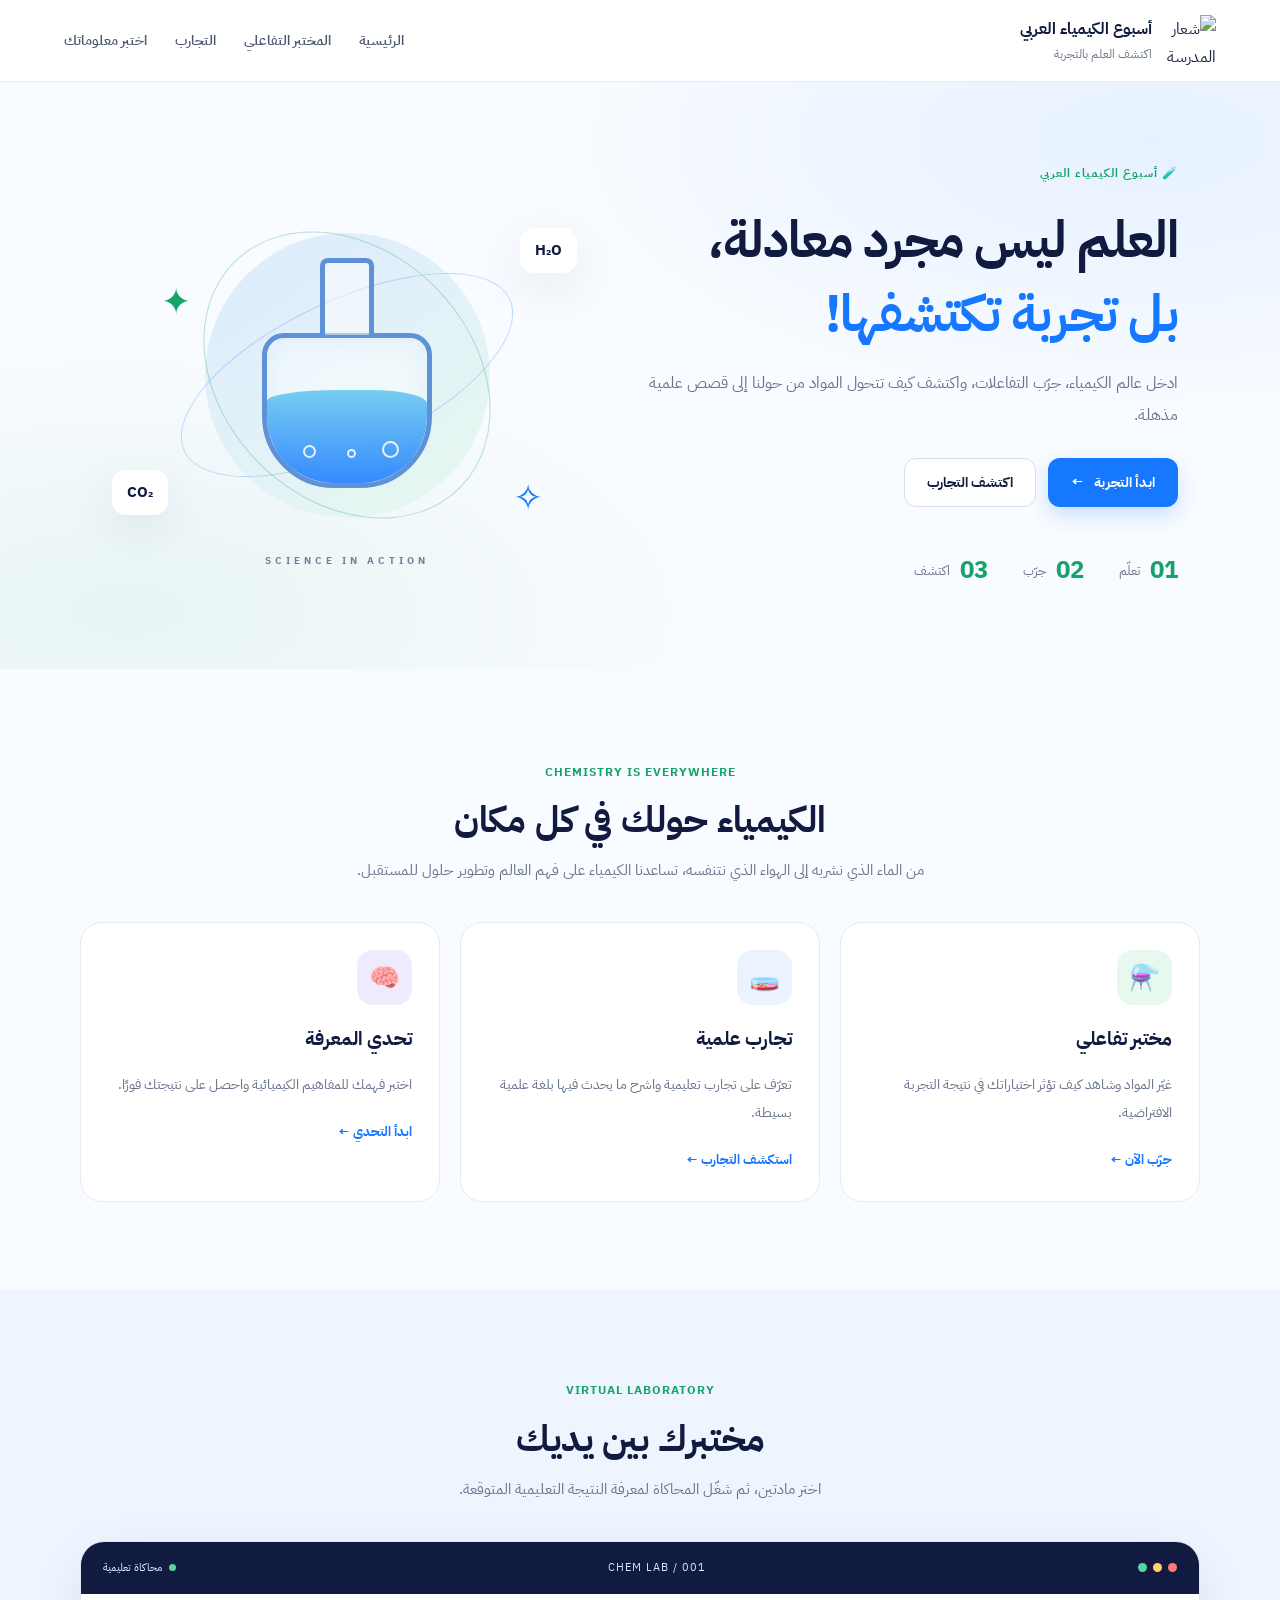
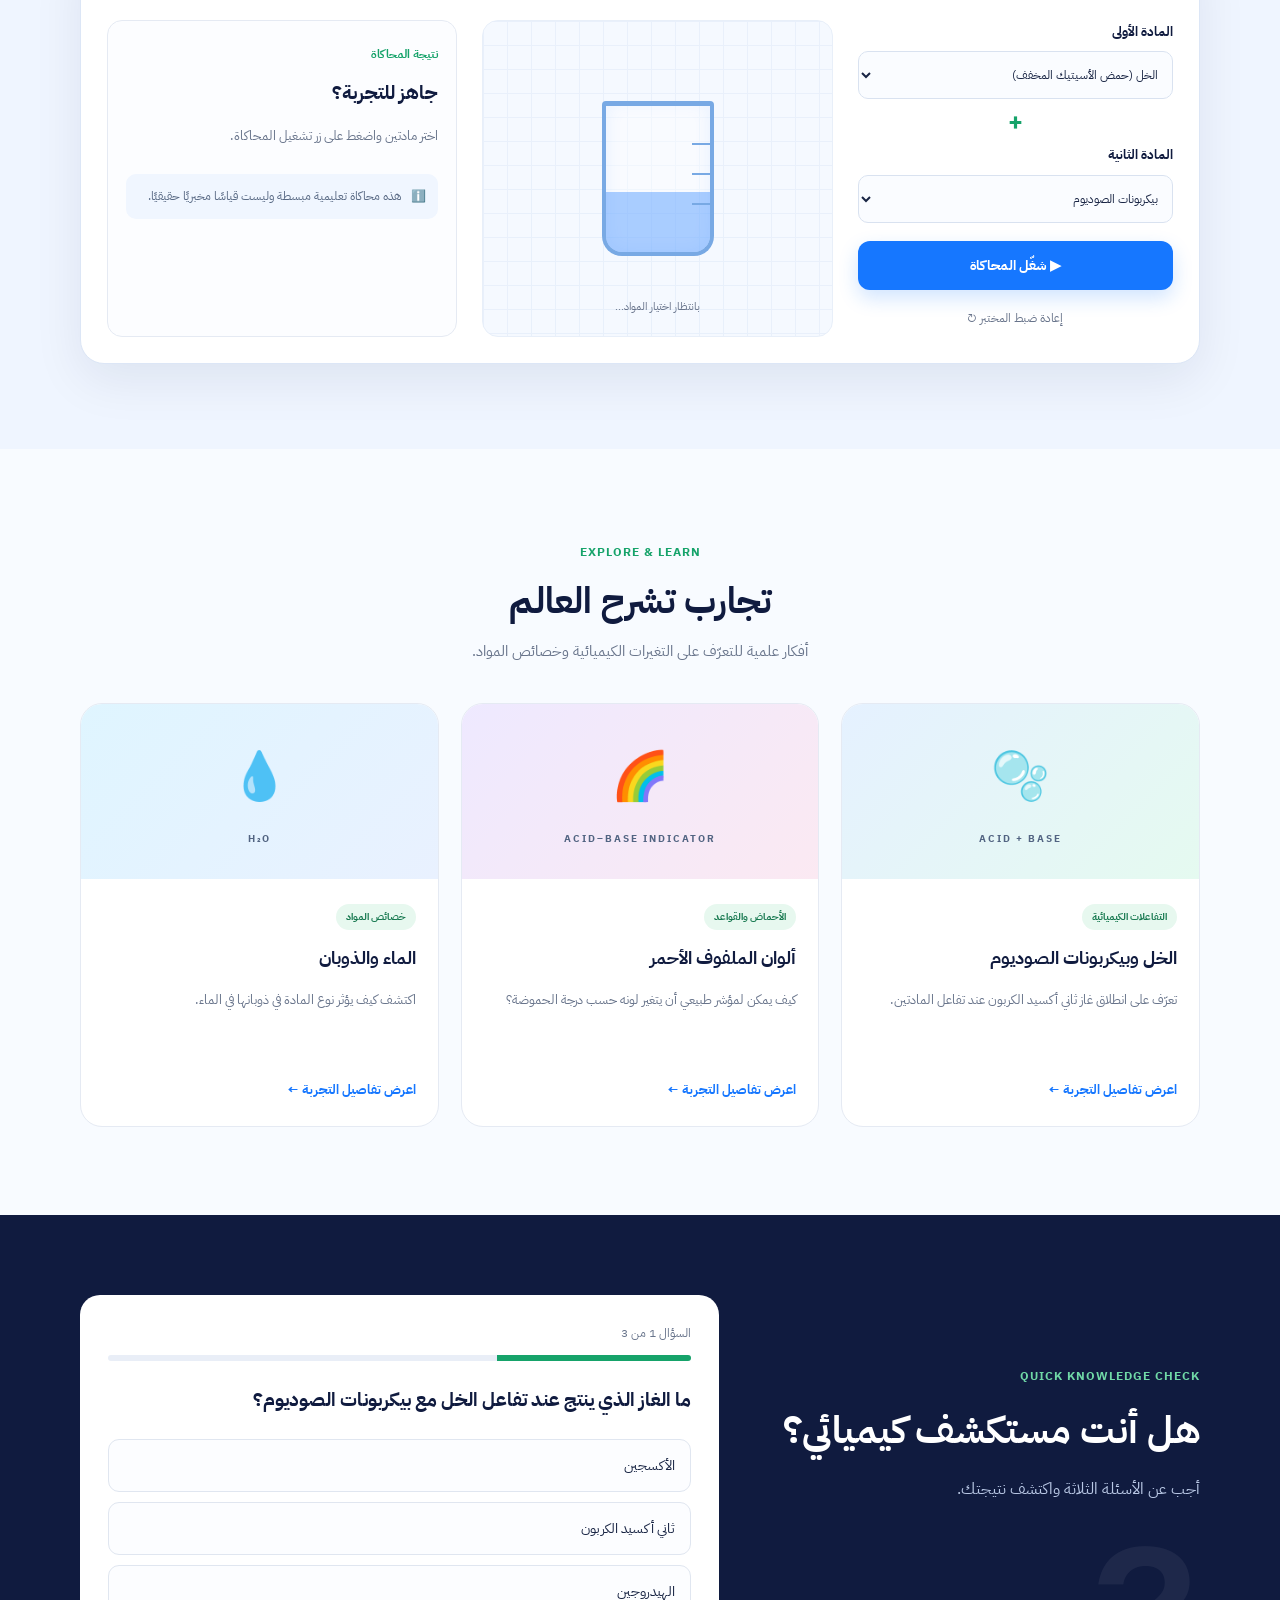
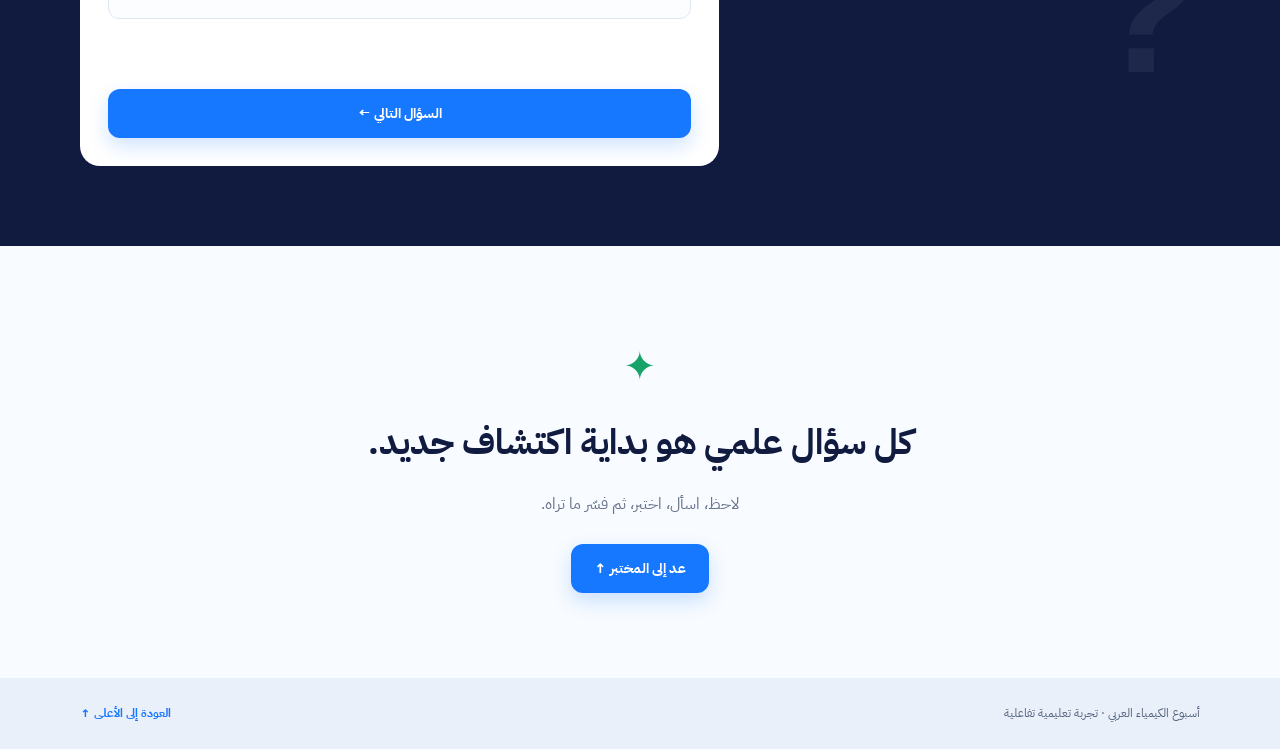
==== commit 8590fa97: "Update index.html A4" ====
--- a/index.html
+++ b/index.html
@@ -13,9 +13,7 @@
 <body>
   <header class="site-header">
     <a class="brand" href="#home" aria-label="الصفحة الرئيسية">
-      <img src="images/school-logo.png" alt="شعار المدرسة"
-           class="school-logo"
-           onerror="this.style.display='none'">
+     <img src="./school-logo.png" alt="شعار المدرسة" class="school-logo">
       <span>
         <strong>أسبوع الكيمياء العربي</strong>
         <small>اكتشف العلم بالتجربة</small>
--- a/style.css
+++ b/style.css
@@ -1,253 +1,1228 @@
 
-/* =========================================
-   الهوية الجديدة: الكيمياء والفضاء
-   الأزرق الأساسي - الأخضر - الكحلي الفضائي
-   - الأبيض الثلجي
-========================================= */
+@import url('https://fonts.googleapis.com/css2?family=IBM+Plex+Sans+Arabic:wght@400;500;600;700&display=swap');
 
 :root {
-  --green: #1677FF;
-  --green-dark: #101B3F;
-  --green-light: #EAF2FF;
-  --gold: #16A36A;
-  --cream: #F8FBFF;
-  --white: #FFFFFF;
-  --ink: #101B3F;
-  --muted: #586783;
-  --line: #DCE6F5;
-  --blue: #EAF2FF;
+  --blue: #1677FF;
+  --green: #16A36A;
+  --navy: #101B3F;
+  --white: #F8FBFF;
+  --text: #192544;
+  --muted: #68748B;
+  --border: #E5EAF3;
+  --surface: #FFFFFF;
+  --soft-blue: #EAF3FF;
+  --soft-green: #E7F8EF;
   --radius: 22px;
-  --shadow: 0 12px 35px rgba(16, 27, 63, 0.09);
+  --shadow: 0 16px 50px rgba(16, 27, 63, 0.08);
+}
+
+* {
+  box-sizing: border-box;
+}
+
+html {
+  scroll-behavior: smooth;
+  scroll-padding-top: 90px;
 }
 
 body {
-  background: var(--snow, #F8FBFF);
-  color: var(--ink);
+  margin: 0;
+  font-family: "IBM Plex Sans Arabic", Tahoma, Arial, sans-serif;
+  color: var(--text);
+  background: var(--white);
+  line-height: 1.8;
+}
+
+button, input, select {
+  font: inherit;
+}
+
+button, a, select {
+  -webkit-tap-highlight-color: transparent;
+}
+
+a {
+  color: inherit;
+  text-decoration: none;
+}
+
+button {
+  cursor: pointer;
 }
 
 .site-header {
-  background: rgba(248, 251, 255, 0.96);
-  border-color: var(--line);
-}
-
-.brand strong,
-.main-nav a:hover,
-.text-link,
-.activity-card h3 {
+  min-height: 82px;
+  display: flex;
+  align-items: center;
+  justify-content: space-between;
+  gap: 24px;
+  padding: 12px max(5%, calc((100% - 1200px) / 2));
+  background: rgba(255, 255, 255, 0.96);
+  border-bottom: 1px solid var(--border);
+  position: sticky;
+  top: 0;
+  z-index: 100;
+  backdrop-filter: blur(14px);
+}
+
+.brand {
+  display: flex;
+  align-items: center;
+  gap: 12px;
+  min-width: 0;
+}
+
+.school-logo {
+  width: 52px;
+  height: 52px;
+  object-fit: contain;
+}
+
+.brand strong, .brand small {
+  display: block;
+}
+
+.brand strong {
+  color: var(--navy);
+  font-size: 16px;
+}
+
+.brand small {
+  color: var(--muted);
+  font-size: 12px;
+}
+
+.nav-links {
+  display: flex;
+  align-items: center;
+  gap: 28px;
+}
+
+.nav-links a {
+  color: #4C5870;
+  font-size: 14px;
+  font-weight: 600;
+  transition: color 0.2s;
+}
+
+.nav-links a:hover {
+  color: var(--blue);
+}
+
+.menu-toggle {
+  display: none;
+  background: var(--soft-blue);
+  color: var(--navy);
+  border: 0;
+  border-radius: 12px;
+  padding: 8px 13px;
+  font-size: 22px;
+}
+
+.hero {
+  max-width: 1440px;
+  margin: auto;
+  min-height: 570px;
+  padding: 76px 8%;
+  display: grid;
+  grid-template-columns: 1.05fr 0.95fr;
+  align-items: center;
+  gap: 45px;
+  overflow: hidden;
+  background:
+    radial-gradient(ellipse at 90% 10%, rgba(22, 119, 255, 0.08), transparent 36%),
+    radial-gradient(ellipse at 10% 90%, rgba(22, 163, 106, 0.07), transparent 35%);
+}
+
+.hero-content {
+  position: relative;
+  z-index: 1;
+}
+
+.eyebrow {
+  display: inline-block;
   color: var(--green);
-}
-
-.brand small,
-.main-nav a,
-.hero-content > p,
-.section-heading > p,
-.game-intro > p,
-.leaderboard-layout > div > p {
+  font-size: 12px;
+  font-weight: 700;
+  letter-spacing: 1px;
+}
+
+.hero h1 {
+  color: var(--navy);
+  font-size: clamp(32px, 4vw, 52px);
+  line-height: 1.45;
+  margin: 16px 0;
+  letter-spacing: -1px;
+}
+
+.hero h1 span {
+  color: var(--blue);
+}
+
+.hero-content > p {
+  max-width: 540px;
   color: var(--muted);
-}
-
-.menu-toggle,
-.icon-green {
-  background: var(--green-light);
+  font-size: 16px;
+  line-height: 2;
+}
+
+.hero-actions {
+  display: flex;
+  flex-wrap: wrap;
+  gap: 12px;
+  margin-top: 27px;
+}
+
+.button {
+  display: inline-flex;
+  align-items: center;
+  justify-content: center;
+  gap: 10px;
+  min-height: 48px;
+  padding: 11px 22px;
+  border-radius: 12px;
+  border: 1px solid transparent;
+  font-weight: 700;
+  font-size: 14px;
+  transition: transform 0.2s, box-shadow 0.2s;
+}
+
+.button:hover {
+  transform: translateY(-2px);
+}
+
+.button-primary {
+  background: var(--blue);
+  color: white;
+  box-shadow: 0 8px 20px rgba(22, 119, 255, 0.2);
+}
+
+.button-outline {
+  border-color: #D7DFED;
+  background: white;
+  color: var(--navy);
+}
+
+.hero-facts {
+  display: flex;
+  gap: 35px;
+  margin-top: 42px;
+}
+
+.hero-facts div {
+  display: flex;
+  align-items: center;
+  gap: 10px;
+}
+
+.hero-facts strong {
   color: var(--green);
-}
-
-.hero {
-  background:
-    radial-gradient(circle at 80% 20%,
-      rgba(22, 119, 255, 0.14), transparent 30%),
-    linear-gradient(135deg, #F8FBFF 0%, #EAF2FF 100%);
-}
-
-.eyebrow,
-.card-number {
+  font-size: 24px;
+}
+
+.hero-facts span {
+  color: var(--muted);
+  font-size: 13px;
+}
+
+.hero-art {
+  min-height: 390px;
+  position: relative;
+  display: grid;
+  place-items: center;
+  isolation: isolate;
+}
+
+.hero-art::before {
+  content: "";
+  position: absolute;
+  width: 285px;
+  height: 285px;
+  border-radius: 50%;
+  background: linear-gradient(145deg, #DDEBFF, #E7F8EF);
+  z-index: -2;
+}
+
+.orbit {
+  position: absolute;
+  border: 1px solid rgba(22, 119, 255, 0.25);
+  border-radius: 50%;
+  transform: rotate(-25deg);
+}
+
+.orbit-one {
+  width: 360px;
+  height: 150px;
+}
+
+.orbit-two {
+  width: 320px;
+  height: 250px;
+  transform: rotate(45deg);
+  border-color: rgba(22, 163, 106, 0.3);
+}
+
+.flask {
+  position: relative;
+  width: 170px;
+  height: 235px;
+  display: flex;
+  align-items: flex-end;
+  flex-direction: column;
+  z-index: 2;
+}
+
+.flask-neck {
+  width: 54px;
+  height: 77px;
+  border: 5px solid #5E91D7;
+  border-bottom: 0;
+  margin: 0 auto -2px;
+  background: rgba(255, 255, 255, 0.5);
+  border-radius: 8px 8px 0 0;
+  z-index: 2;
+}
+
+.flask-body {
+  position: relative;
+  width: 170px;
+  height: 155px;
+  border: 5px solid #5E91D7;
+  border-radius: 22px 22px 72px 72px;
+  overflow: hidden;
+  background: rgba(255, 255, 255, 0.45);
+  box-shadow: inset 0 0 24px rgba(22, 119, 255, 0.08);
+}
+
+.liquid {
+  position: absolute;
+  bottom: 0;
+  left: 0;
+  right: 0;
+  height: 64%;
+  background: linear-gradient(180deg, #61C6EE, #1677FF);
+  border-radius: 45% 35% 0 0 / 12% 15% 0 0;
+  opacity: 0.85;
+}
+
+.bubble {
+  position: absolute;
+  bottom: 25px;
+  border: 2px solid rgba(255, 255, 255, 0.85);
+  border-radius: 50%;
+  animation: float-bubble 3s infinite ease-in-out;
+}
+
+.bubble-one { width: 13px; height: 13px; left: 36px; }
+.bubble-two { width: 9px; height: 9px; left: 80px; animation-delay: 0.8s; }
+.bubble-three { width: 17px; height: 17px; left: 115px; animation-delay: 1.4s; }
+
+@keyframes float-bubble {
+  0%, 100% { transform: translateY(0); opacity: 0.5; }
+  50% { transform: translateY(-25px); opacity: 1; }
+}
+
+.molecule {
+  position: absolute;
+  padding: 9px 15px;
+  border-radius: 14px;
+  background: white;
+  color: var(--navy);
+  font-size: 15px;
+  font-weight: 700;
+  box-shadow: var(--shadow);
+}
+
+.molecule-one { top: 48px; right: 3%; }
+.molecule-two { bottom: 55px; left: 2%; }
+
+.spark {
+  position: absolute;
   color: var(--green);
-}
-
-.hero h1,
-.section-heading h2,
-.game-intro h2,
-.leaderboard-layout h2 {
-  color: var(--green-dark);
-}
-
-.hero h1 span {
+  font-size: 36px;
+}
+
+.spark-one { top: 90px; left: 12%; }
+.spark-two { right: 10%; bottom: 40px; color: var(--blue); }
+
+.art-caption {
+  position: absolute;
+  bottom: 0;
+  color: #72819B;
+  font-size: 10px;
+  letter-spacing: 4px;
+  font-weight: 700;
+}
+
+.section-wrap {
+  width: min(1120px, 90%);
+  margin-inline: auto;
+}
+
+.intro, .experiments {
+  padding-block: 88px;
+}
+
+.section-heading {
+  text-align: center;
+  max-width: 690px;
+  margin: 0 auto 38px;
+}
+
+.section-heading h2 {
+  font-size: clamp(26px, 3vw, 36px);
+  color: var(--navy);
+  margin: 8px 0 10px;
+  line-height: 1.5;
+}
+
+.section-heading p {
+  margin: 0;
+  color: var(--muted);
+  font-size: 15px;
+}
+
+.feature-grid {
+  display: grid;
+  grid-template-columns: repeat(3, minmax(0, 1fr));
+  gap: 20px;
+}
+
+.feature-card {
+  padding: 27px;
+  background: white;
+  border: 1px solid var(--border);
+  border-radius: var(--radius);
+  transition: transform 0.2s, box-shadow 0.2s;
+}
+
+.feature-card:hover, .experiment-card:hover {
+  transform: translateY(-5px);
+  box-shadow: var(--shadow);
+}
+
+.feature-icon {
+  display: grid;
+  place-items: center;
+  width: 55px;
+  height: 55px;
+  border-radius: 16px;
+  font-size: 25px;
+}
+
+.green-icon { background: var(--soft-green); }
+.blue-icon { background: var(--soft-blue); }
+.purple-icon { background: #F0EAFE; }
+
+.feature-card h3 {
+  color: var(--navy);
+  margin: 18px 0 6px;
+}
+
+.feature-card p {
+  color: var(--muted);
+  font-size: 14px;
+  line-height: 2;
+}
+
+.feature-card a {
+  display: inline-block;
+  margin-top: 7px;
+  color: var(--blue);
+  font-weight: 700;
+  font-size: 13px;
+}
+
+.lab-section {
+  padding-block: 85px;
+  background: #EFF5FF;
+}
+
+.lab-panel {
+  overflow: hidden;
+  background: white;
+  border: 1px solid #DCE6F6;
+  border-radius: 24px;
+  box-shadow: var(--shadow);
+}
+
+.lab-topbar {
+  min-height: 52px;
+  display: flex;
+  align-items: center;
+  justify-content: space-between;
+  gap: 15px;
+  padding: 10px 22px;
+  background: var(--navy);
+  color: #DAE6FF;
+  font-size: 11px;
+  letter-spacing: 1px;
+}
+
+.window-dots {
+  display: flex;
+  gap: 6px;
+}
+
+.window-dots i {
+  width: 9px;
+  height: 9px;
+  border-radius: 50%;
+  background: #FF7979;
+}
+
+.window-dots i:nth-child(2) { background: #FFD166; }
+.window-dots i:nth-child(3) { background: #55D6A0; }
+
+.lab-status {
+  display: flex;
+  align-items: center;
+  gap: 7px;
+  letter-spacing: 0;
+}
+
+.lab-status i {
+  width: 7px;
+  height: 7px;
+  border-radius: 50%;
+  background: #55D6A0;
+}
+
+.lab-content {
+  padding: 26px;
+  display: grid;
+  grid-template-columns: 0.9fr 1fr 1fr;
+  gap: 25px;
+  align-items: stretch;
+}
+
+.lab-controls label {
+  display: block;
+  font-weight: 700;
+  color: var(--navy);
+  font-size: 13px;
+  margin-bottom: 8px;
+}
+
+.lab-controls select {
+  width: 100%;
+  min-height: 48px;
+  padding: 10px;
+  border-radius: 10px;
+  border: 1px solid #D9E2F0;
+  color: var(--text);
+  background: #FAFCFF;
+  font-size: 12px;
+}
+
+.lab-controls select:focus-visible, button:focus-visible, a:focus-visible {
+  outline: 3px solid rgba(22, 119, 255, 0.35);
+  outline-offset: 3px;
+}
+
+.mix-symbol {
+  display: grid;
+  place-items: center;
   color: var(--green);
-}
-
-.button-primary {
+  font-size: 25px;
+  font-weight: 700;
+  height: 44px;
+}
+
+.full-button {
+  width: 100%;
+  margin-top: 18px;
+}
+
+.reset-button {
+  display: block;
+  width: 100%;
+  margin-top: 10px;
+  padding: 8px;
+  border: 0;
+  background: transparent;
+  color: var(--muted);
+  font-size: 12px;
+}
+
+.lab-visual {
+  position: relative;
+  min-height: 300px;
+  display: grid;
+  place-items: center;
+  overflow: hidden;
+  border-radius: 16px;
+  background: #F5F9FF;
+  border: 1px solid #E8EFF9;
+}
+
+.lab-grid {
+  position: absolute;
+  inset: 0;
+  opacity: 0.5;
+  background-image:
+    linear-gradient(#DDE8F8 1px, transparent 1px),
+    linear-gradient(90deg, #DDE8F8 1px, transparent 1px);
+  background-size: 24px 24px;
+}
+
+.beaker {
+  position: relative;
+  width: 112px;
+  height: 155px;
+  border: 4px solid #78A9E4;
+  border-top: 0;
+  border-radius: 4px 4px 20px 20px;
+  z-index: 2;
+  overflow: hidden;
+  background: rgba(255,255,255,0.35);
+  box-shadow: inset 0 0 18px rgba(22,119,255,0.08);
+}
+
+.beaker::before {
+  content: "";
+  position: absolute;
+  left: -5px;
+  right: -5px;
+  top: 0;
+  height: 5px;
+  border-radius: 4px;
+  background: #78A9E4;
+  z-index: 4;
+}
+
+.beaker-liquid {
+  position: absolute;
+  left: 0;
+  right: 0;
+  bottom: 0;
+  height: 40%;
+  background: rgba(22, 119, 255, 0.35);
+  transition: background 0.5s, height 0.5s;
+}
+
+.beaker-mark {
+  position: absolute;
+  right: 0;
+  height: 2px;
+  width: 18px;
+  background: #78A9E4;
+  z-index: 3;
+}
+
+.mark-one { top: 42px; }
+.mark-two { top: 72px; }
+.mark-three { top: 102px; }
+
+.foam {
+  position: absolute;
+  bottom: 30%;
+  left: 15%;
+  width: 70%;
+  height: 0;
+  opacity: 0;
+  border-radius: 50%;
+  background: rgba(255,255,255,0.9);
+  transition: height 0.4s, opacity 0.4s;
+}
+
+.beaker.is-bubbling .foam {
+  height: 42%;
+  opacity: 0.9;
+  animation: foam-pulse 1.2s infinite alternate;
+}
+
+@keyframes foam-pulse {
+  from { transform: scale(0.95); }
+  to { transform: scale(1.06); }
+}
+
+.lab-particles {
+  position: absolute;
+  inset: 0;
+  pointer-events: none;
+  z-index: 3;
+}
+
+.lab-particle {
+  position: absolute;
+  bottom: 38%;
+  width: 8px;
+  height: 8px;
+  border: 1px solid rgba(22,119,255,0.65);
+  border-radius: 50%;
+  animation: particle-rise 1.6s ease-out forwards;
+}
+
+@keyframes particle-rise {
+  from { transform: translateY(0) scale(0.7); opacity: 0.9; }
+  to { transform: translateY(-100px) scale(1.3); opacity: 0; }
+}
+
+.lab-visual-caption {
+  position: absolute;
+  bottom: 8px;
+  right: 10px;
+  left: 10px;
+  text-align: center;
+  color: var(--muted);
+  font-size: 11px;
+  z-index: 4;
+}
+
+.lab-result {
+  padding: 18px;
+  border: 1px solid var(--border);
+  border-radius: 15px;
+  background: #FCFDFF;
+}
+
+.result-label {
+  color: var(--green);
+  font-size: 12px;
+  font-weight: 700;
+}
+
+.lab-result h3 {
+  color: var(--navy);
+  margin: 8px 0;
+  font-size: 19px;
+}
+
+.lab-result > p {
+  color: var(--muted);
+  font-size: 13px;
+  line-height: 2;
+}
+
+.result-note {
+  display: flex;
+  gap: 9px;
+  margin-top: 25px;
+  padding: 12px;
+  border-radius: 10px;
+  background: #F0F6FF;
+  font-size: 12px;
+}
+
+.result-note p {
+  margin: 0;
+  color: #586984;
+}
+
+.experiment-grid {
+  display: grid;
+  grid-template-columns: repeat(3, minmax(0, 1fr));
+  gap: 22px;
+}
+
+.experiment-card {
+  overflow: hidden;
+  border: 1px solid var(--border);
+  border-radius: var(--radius);
+  background: white;
+  transition: transform 0.2s, box-shadow 0.2s;
+}
+
+.experiment-visual {
+  min-height: 175px;
+  display: flex;
+  align-items: center;
+  justify-content: center;
+  flex-direction: column;
+  gap: 10px;
+}
+
+.experiment-visual > span {
+  font-size: 47px;
+}
+
+.experiment-visual small {
+  font-size: 10px;
+  letter-spacing: 2px;
+  font-weight: 700;
+  color: #526482;
+}
+
+.visual-bubbles {
+  background: linear-gradient(135deg, #E5F1FF, #E5FAF0);
+}
+
+.visual-color {
+  background: linear-gradient(135deg, #EEE9FF, #FBE9F2);
+}
+
+.visual-water {
+  background: linear-gradient(135deg, #DFF5FF, #E9F1FF);
+}
+
+.experiment-info {
+  padding: 22px;
+}
+
+.tag {
+  display: inline-block;
+  padding: 4px 10px;
+  background: var(--soft-green);
+  color: #16784F;
+  border-radius: 20px;
+  font-size: 10px;
+  font-weight: 700;
+}
+
+.experiment-info h3 {
+  color: var(--navy);
+  font-size: 18px;
+  margin: 12px 0 7px;
+}
+
+.experiment-info p {
+  min-height: 75px;
+  font-size: 13px;
+  line-height: 2;
+  color: var(--muted);
+}
+
+.text-button {
+  border: 0;
+  padding: 0;
+  background: transparent;
+  color: var(--blue);
+  font-size: 13px;
+  font-weight: 700;
+}
+
+.experiment-detail {
+  position: relative;
+  margin-top: 25px;
+  padding: 30px;
+  background: white;
+  border: 1px solid #DCE6F6;
+  border-radius: var(--radius);
+  box-shadow: var(--shadow);
+}
+
+.experiment-detail h3 {
+  margin: 10px 0;
+  color: var(--navy);
+}
+
+.experiment-detail p {
+  color: var(--muted);
+}
+
+.detail-close {
+  position: absolute;
+  top: 12px;
+  left: 15px;
+  width: 36px;
+  height: 36px;
+  border: 0;
+  border-radius: 10px;
+  background: #F1F5FB;
+  font-size: 24px;
+  color: var(--navy);
+}
+
+.safety-note {
+  padding: 14px;
+  border-radius: 10px;
+  background: #FFF6E4;
+  color: #75531A !important;
+  font-size: 13px;
+}
+
+.quiz-section {
+  padding-block: 80px;
+  background: var(--navy);
+  color: white;
+  overflow: hidden;
+}
+
+.quiz-layout {
+  display: grid;
+  grid-template-columns: 0.8fr 1.2fr;
+  gap: 55px;
+  align-items: center;
+}
+
+.quiz-intro {
+  position: relative;
+}
+
+.quiz-intro .eyebrow {
+  color: #70D9A7;
+}
+
+.quiz-intro h2 {
+  font-size: clamp(28px, 3vw, 40px);
+  line-height: 1.5;
+  margin: 12px 0;
+}
+
+.quiz-intro p {
+  color: #B9C8E5;
+}
+
+.quiz-decoration {
+  font-family: Arial, sans-serif;
+  font-weight: 700;
+  font-size: 180px;
+  line-height: 1;
+  color: rgba(255,255,255,0.06);
+}
+
+.quiz-card {
+  padding: 28px;
+  border-radius: 20px;
+  background: white;
+  color: var(--text);
+}
+
+.quiz-progress {
+  display: flex;
+  flex-direction: column;
+  gap: 10px;
+  color: var(--muted);
+  font-size: 12px;
+}
+
+.progress-track {
+  height: 6px;
+  border-radius: 20px;
+  background: #E9EEF7;
+  overflow: hidden;
+}
+
+.progress-track div {
+  width: 33.333%;
+  height: 100%;
   background: var(--green);
-  color: #FFFFFF;
-}
-
-.button-primary:hover {
-  background: #0D5ED7;
-}
-
-.button-outline {
-  border-color: #B9CFF2;
+  transition: width 0.3s;
+}
+
+.quiz-card > h3 {
+  color: var(--navy);
+  font-size: 19px;
+  line-height: 1.8;
+  margin: 22px 0;
+}
+
+.quiz-options {
+  display: grid;
+  gap: 10px;
+}
+
+.quiz-option {
+  width: 100%;
+  padding: 13px 15px;
+  text-align: right;
+  border: 1px solid #E0E6F0;
+  border-radius: 11px;
+  color: var(--text);
+  background: #FCFDFF;
+  font-size: 14px;
+  transition: border-color 0.2s, background 0.2s;
+}
+
+.quiz-option:hover:not(:disabled) {
+  border-color: var(--blue);
+  background: #F0F6FF;
+}
+
+.quiz-option.correct {
+  border-color: var(--green);
+  background: #E9F8F0;
+}
+
+.quiz-option.wrong {
+  border-color: #E36B6B;
+  background: #FFF0F0;
+}
+
+.quiz-option:disabled {
+  cursor: default;
+}
+
+.quiz-feedback {
+  min-height: 26px;
+  font-size: 13px;
+  font-weight: 600;
+}
+
+.quiz-feedback.success { color: #138752; }
+.quiz-feedback.error { color: #C64C4C; }
+
+.quiz-card #quizFinal {
+  text-align: center;
+  padding-top: 10px;
+}
+
+.quiz-card #quizFinal h3 {
   color: var(--green);
-}
-
-.button-light {
-  background: var(--cream);
-  color: var(--green-dark);
-}
-
-.status-dot {
-  background: var(--gold);
-}
-
-.orbit {
-  border-color: rgba(22, 119, 255, 0.25);
-}
-
-.chemistry-core {
-  background: var(--green-dark);
-  box-shadow: 0 22px 55px rgba(16, 27, 63, 0.22);
-}
-
-.chemistry-core span {
-  color: #16A36A;
-}
-
-.molecule {
-  border-color: var(--line);
-  background: #FFFFFF;
+  font-size: 26px;
+}
+
+.quiz-card #quizFinal p {
+  color: var(--muted);
+}
+
+.closing {
+  padding-block: 85px;
+  text-align: center;
+}
+
+.closing-icon {
   color: var(--green);
-}
-
-.molecule-two {
-  background: #EAF2FF;
-}
-
-.floating-label {
-  border-color: var(--line);
-  background: #FFFFFF;
-  color: var(--green-dark);
-}
-
-.welcome-card,
-.activity-card,
-.game-panel,
-.leaderboard-card {
-  border-color: var(--line);
-  background: #FFFFFF;
-  box-shadow: var(--shadow);
-}
-
-.welcome-card h2,
-.name-form input:focus,
-.element-symbol {
-  color: var(--green-dark);
-}
-
-.name-form input {
-  border-color: var(--line);
-  background: #F8FBFF;
-}
-
-.name-form input:focus {
-  border-color: var(--green);
-  outline-color: rgba(22, 119, 255, 0.15);
-}
-
-.icon-gold {
-  background: #E5F7EE;
-  color: #128452;
-}
-
-.icon-blue {
-  background: #EAF2FF;
-  color: #1677FF;
-}
-
-.game-section {
-  background: #EAF2FF;
-}
-
-.stat-number {
-  border-color: var(--line);
-  color: var(--green);
-}
-
-.answer-btn {
-  border-color: var(--line);
-  background: #F8FBFF;
-  color: var(--green-dark);
-}
-
-.answer-btn:hover:not(:disabled) {
-  border-color: var(--green);
-  background: #EAF2FF;
-}
-
-.answer-btn.correct {
-  border-color: #16A36A;
-  background: #E5F7EE;
-  color: #116B46;
-}
-
-.answer-btn.incorrect {
-  border-color: #D9485F;
-  background: #FFF0F2;
-  color: #A32338;
-}
-
-.progress-track {
-  background: #DCE6F5;
-}
-
-.progress-fill {
-  background: var(--green);
-}
-
-.panel-label,
-.result-score {
-  color: var(--green);
-}
-
-.panel-tag {
-  background: #EAF2FF;
-  color: var(--green-dark);
-}
-
-.leaderboard-section {
-  background: #F8FBFF;
-}
-
-.leaderboard-header {
-  background: var(--green-dark);
-  color: #FFFFFF;
-}
-
-.leaderboard-row {
-  border-bottom-color: var(--line);
-}
-
-.closing-section {
-  background: var(--green-dark);
-  color: #F8FBFF;
-}
-
-.closing-section p {
-  color: #DCE6F5;
+  font-size: 40px;
+}
+
+.closing h2 {
+  color: var(--navy);
+  font-size: clamp(25px, 3vw, 35px);
+  margin: 8px 0;
+}
+
+.closing p {
+  color: var(--muted);
+  margin-bottom: 25px;
 }
 
 .site-footer {
-  background: #0A122D;
-  color: #DCE6F5;
-}
-
-button:focus-visible,
-a:focus-visible,
-input:focus-visible {
-  outline-color: var(--gold);
-}
-
-@media (max-width: 800px) {
-  .main-nav {
-    background: #F8FBFF;
-    border-bottom-color: var(--line);
-  }
-}
+  display: flex;
+  justify-content: space-between;
+  align-items: center;
+  gap: 15px;
+  padding: 25px max(5%, calc((100% - 1120px) / 2));
+  background: #EAF0FA;
+  color: #53627C;
+  font-size: 12px;
+}
+
+.site-footer p {
+  margin: 0;
+}
+
+.site-footer a {
+  color: var(--blue);
+  font-weight: 700;
+}
+
+[hidden] {
+  display: none !important;
+}
+
+@media (max-width: 900px) {
+  .hero {
+    padding: 60px 6%;
+    gap: 20px;
+  }
+
+  .hero-art {
+    transform: scale(0.88);
+  }
+
+  .lab-content {
+    grid-template-columns: 1fr 1fr;
+  }
+
+  .lab-controls {
+    grid-row: span 2;
+  }
+
+  .lab-result {
+    grid-column: 2;
+  }
+
+  .quiz-layout {
+    gap: 25px;
+  }
+
+  .feature-grid, .experiment-grid {
+    gap: 14px;
+  }
+
+  .feature-card, .experiment-info {
+    padding: 19px;
+  }
+}
+
+@media (max-width: 650px) {
+  html {
+    scroll-padding-top: 75px;
+  }
+
+  .site-header {
+    min-height: 70px;
+    padding: 10px 5%;
+  }
+
+  .school-logo {
+    width: 43px;
+    height: 43px;
+  }
+
+  .brand strong {
+    font-size: 13px;
+  }
+
+  .brand small {
+    font-size: 11px;
+  }
+
+  .menu-toggle {
+    display: block;
+  }
+
+  .nav-links {
+    display: none;
+    position: absolute;
+    top: 100%;
+    right: 0;
+    left: 0;
+    padding: 15px 5%;
+    flex-direction: column;
+    align-items: stretch;
+    gap: 0;
+    background: white;
+    border-bottom: 1px solid var(--border);
+    box-shadow: 0 12px 20px rgba(16, 27, 63, 0.07);
+  }
+
+  .nav-links.open {
+    display: flex;
+  }
+
+  .nav-links a {
+    padding: 12px 4px;
+  }
+
+  .hero {
+    grid-template-columns: 1fr;
+    text-align: center;
+    padding: 48px 6% 25px;
+    gap: 0;
+  }
+
+  .hero h1 {
+    font-size: 34px;
+  }
+
+  .hero-content > p {
+    font-size: 14px;
+  }
+
+  .hero-actions, .hero-facts {
+    justify-content: center;
+  }
+
+  .hero-facts {
+    margin-top: 25px;
+    gap: 20px;
+  }
+
+  .hero-art {
+    min-height: 330px;
+    margin-top: 15px;
+    transform: scale(0.83);
+  }
+
+  .section-wrap {
+    width: 90%;
+  }
+
+  .intro, .experiments {
+    padding-block: 60px;
+  }
+
+  .section-heading {
+    margin-bottom: 28px;
+  }
+
+  .section-heading h2 {
+    font-size: 27px;
+  }
+
+  .feature-grid, .experiment-grid {
+    grid-template-columns: 1fr;
+  }
+
+  .feature-card {
+    padding: 23px;
+  }
+
+  .feature-card p {
+    margin-bottom: 5px;
+  }
+
+  .experiment-visual {
+    min-height: 150px;
+  }
+
+  .experiment-info p {
+    min-height: 0;
+  }
+
+  .lab-section, .quiz-section {
+    padding-block: 60px;
+  }
+
+  .lab-topbar {
+    padding-inline: 14px;
+    gap: 8px;
+    font-size: 9px;
+  }
+
+  .lab-content {
+    padding: 16px;
+    grid-template-columns: 1fr;
+    gap: 18px;
+  }
+
+  .lab-controls {
+    grid-row: auto;
+  }
+
+  .lab-visual {
+    min-height: 250px;
+  }
+
+  .lab-result {
+    grid-column: auto;
+  }
+
+  .quiz-layout {
+    grid-template-columns: 1fr;
+  }
+
+  .quiz-intro {
+    text-align: center;
+  }
+
+  .quiz-decoration {
+    display: none;
+  }
+
+  .quiz-card {
+    padding: 20px;
+  }
+
+  .closing {
+    padding-block: 60px;
+  }
+
+  .site-footer {
+    flex-direction: column;
+    text-align: center;
+    padding: 22px 5%;
+  }
+}
+
+@media (prefers-reduced-motion: reduce) {
+  *, *::before, *::after {
+    scroll-behavior: auto !important;
+    animation-duration: 0.01ms !important;
+    animation-iteration-count: 1 !important;
+    transition-duration: 0.01ms !important;
+  }
+}
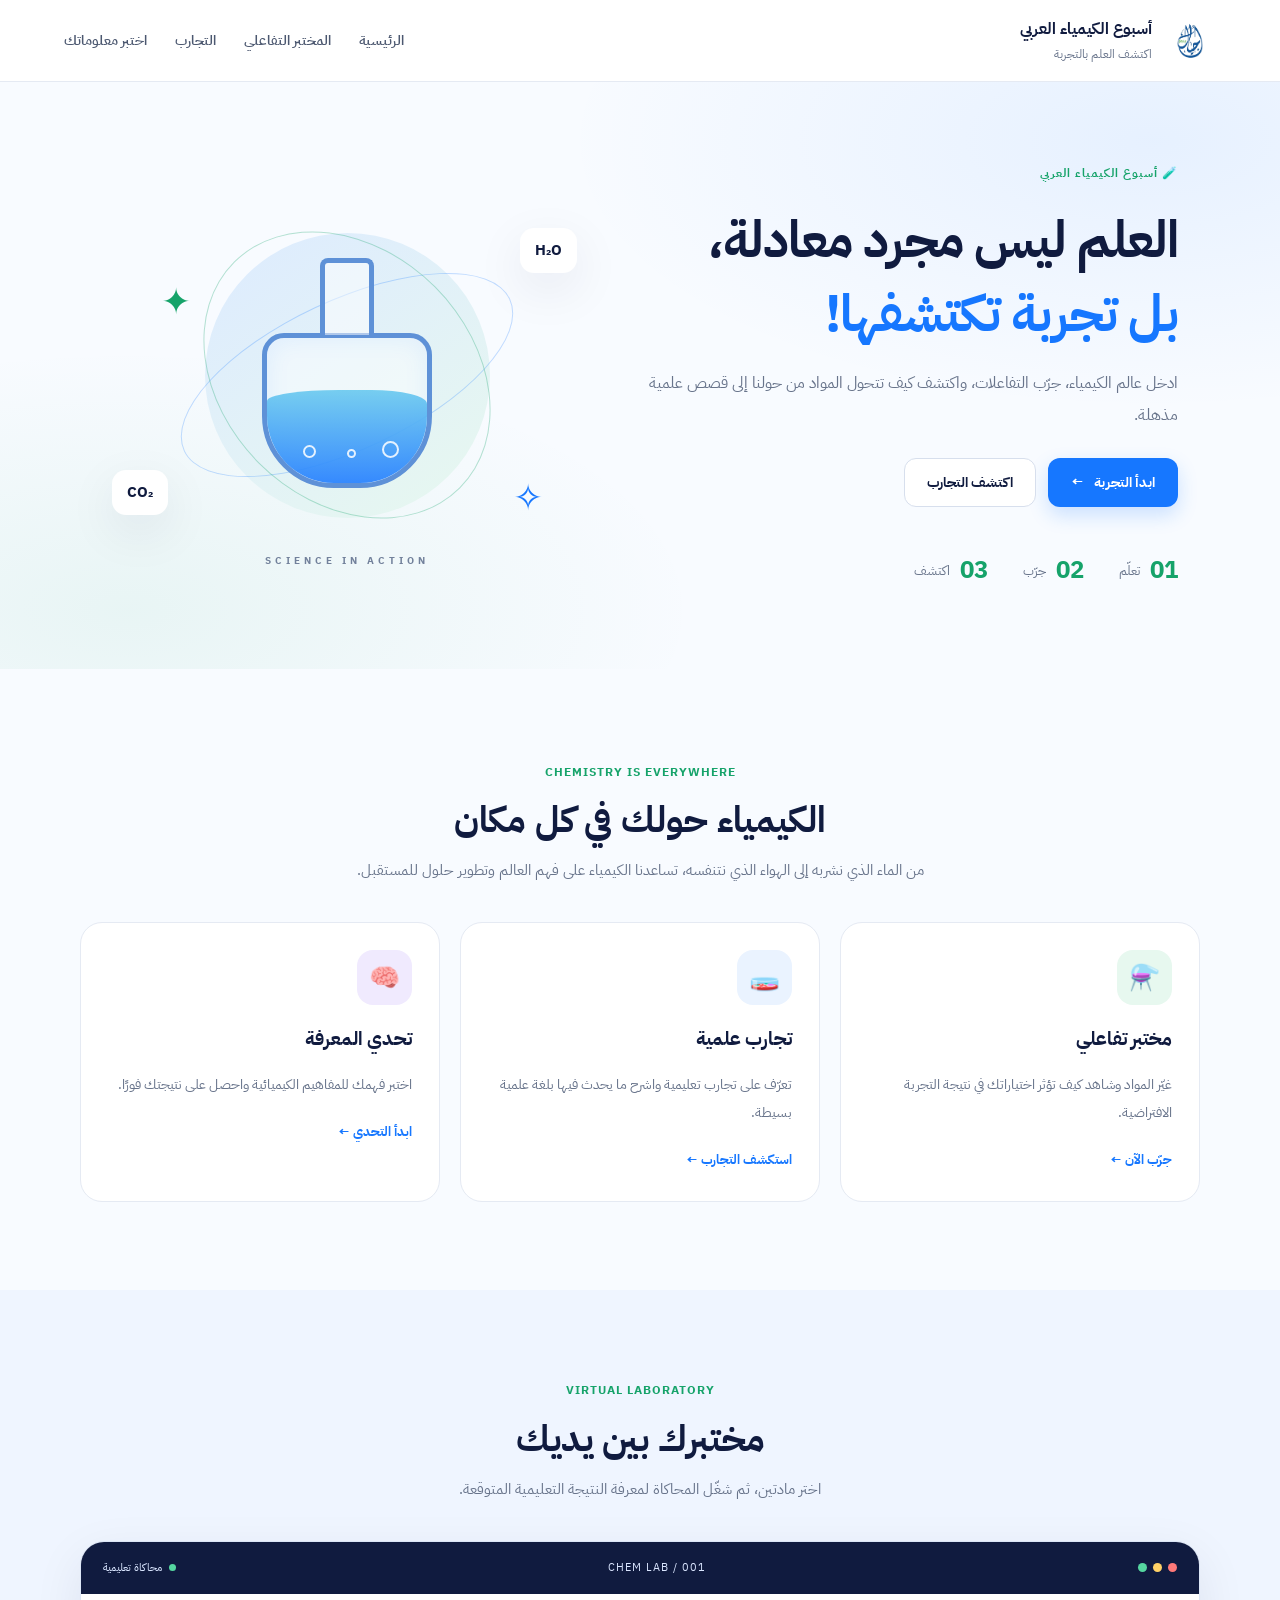
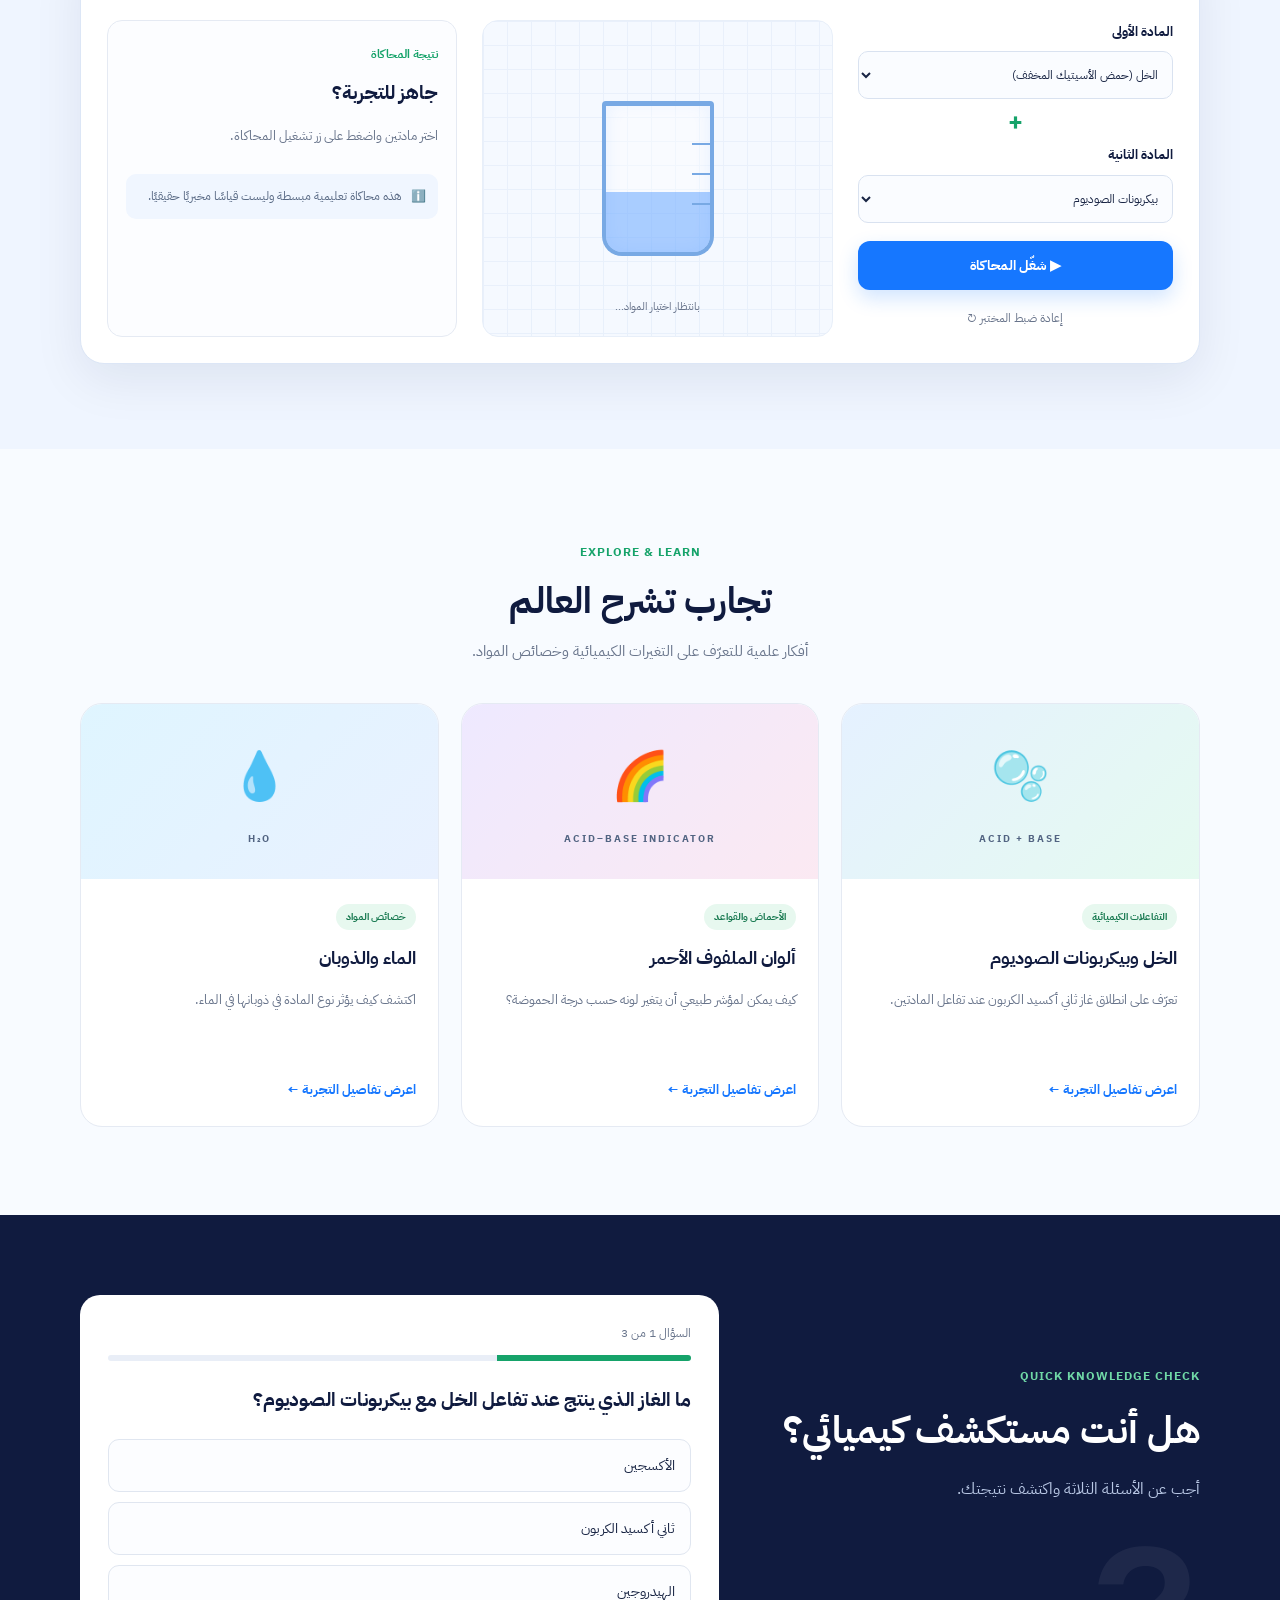
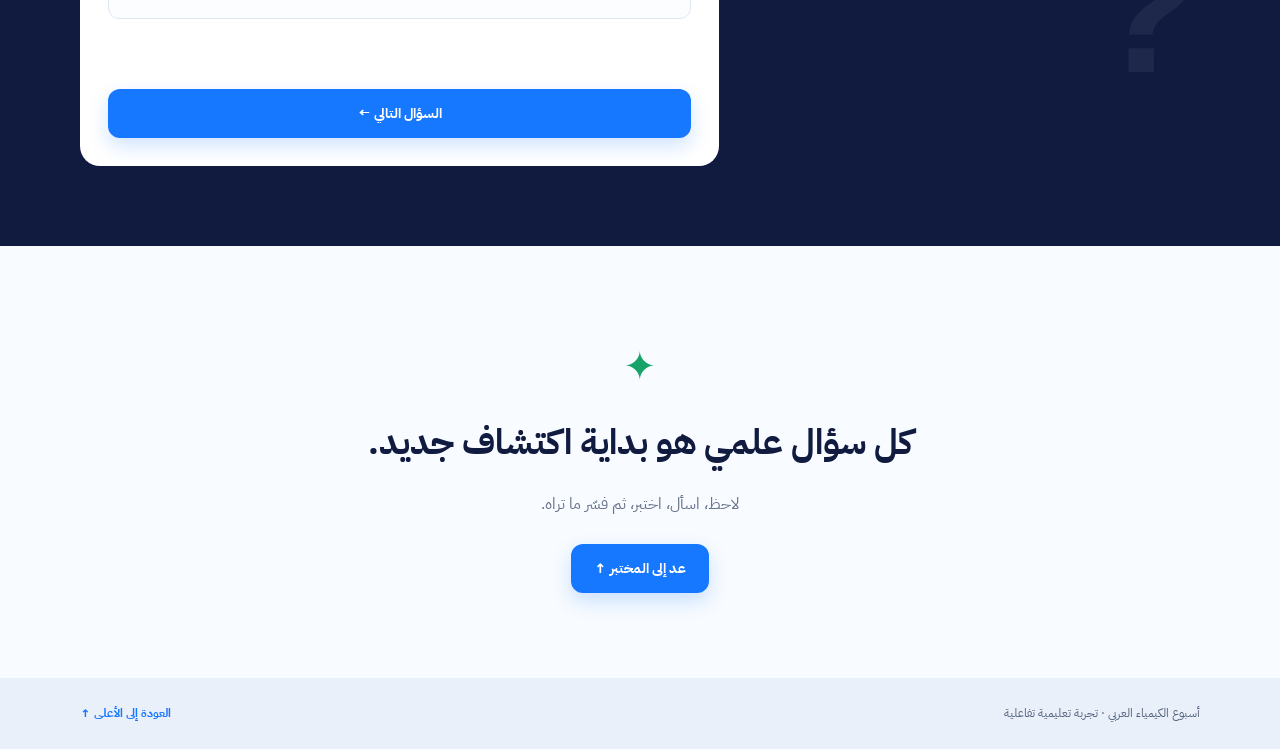
==== commit 0f209a1b: "Update index.html a6" ====
--- a/index.html
+++ b/index.html
@@ -13,7 +13,7 @@
 <body>
   <header class="site-header">
     <a class="brand" href="#home" aria-label="الصفحة الرئيسية">
-     <img src="./school-logo.png" alt="شعار المدرسة" class="school-logo">
+     <img src="school-logo.png.png" alt="شعار المدرسة" class="school-logo">
       <span>
         <strong>أسبوع الكيمياء العربي</strong>
         <small>اكتشف العلم بالتجربة</small>
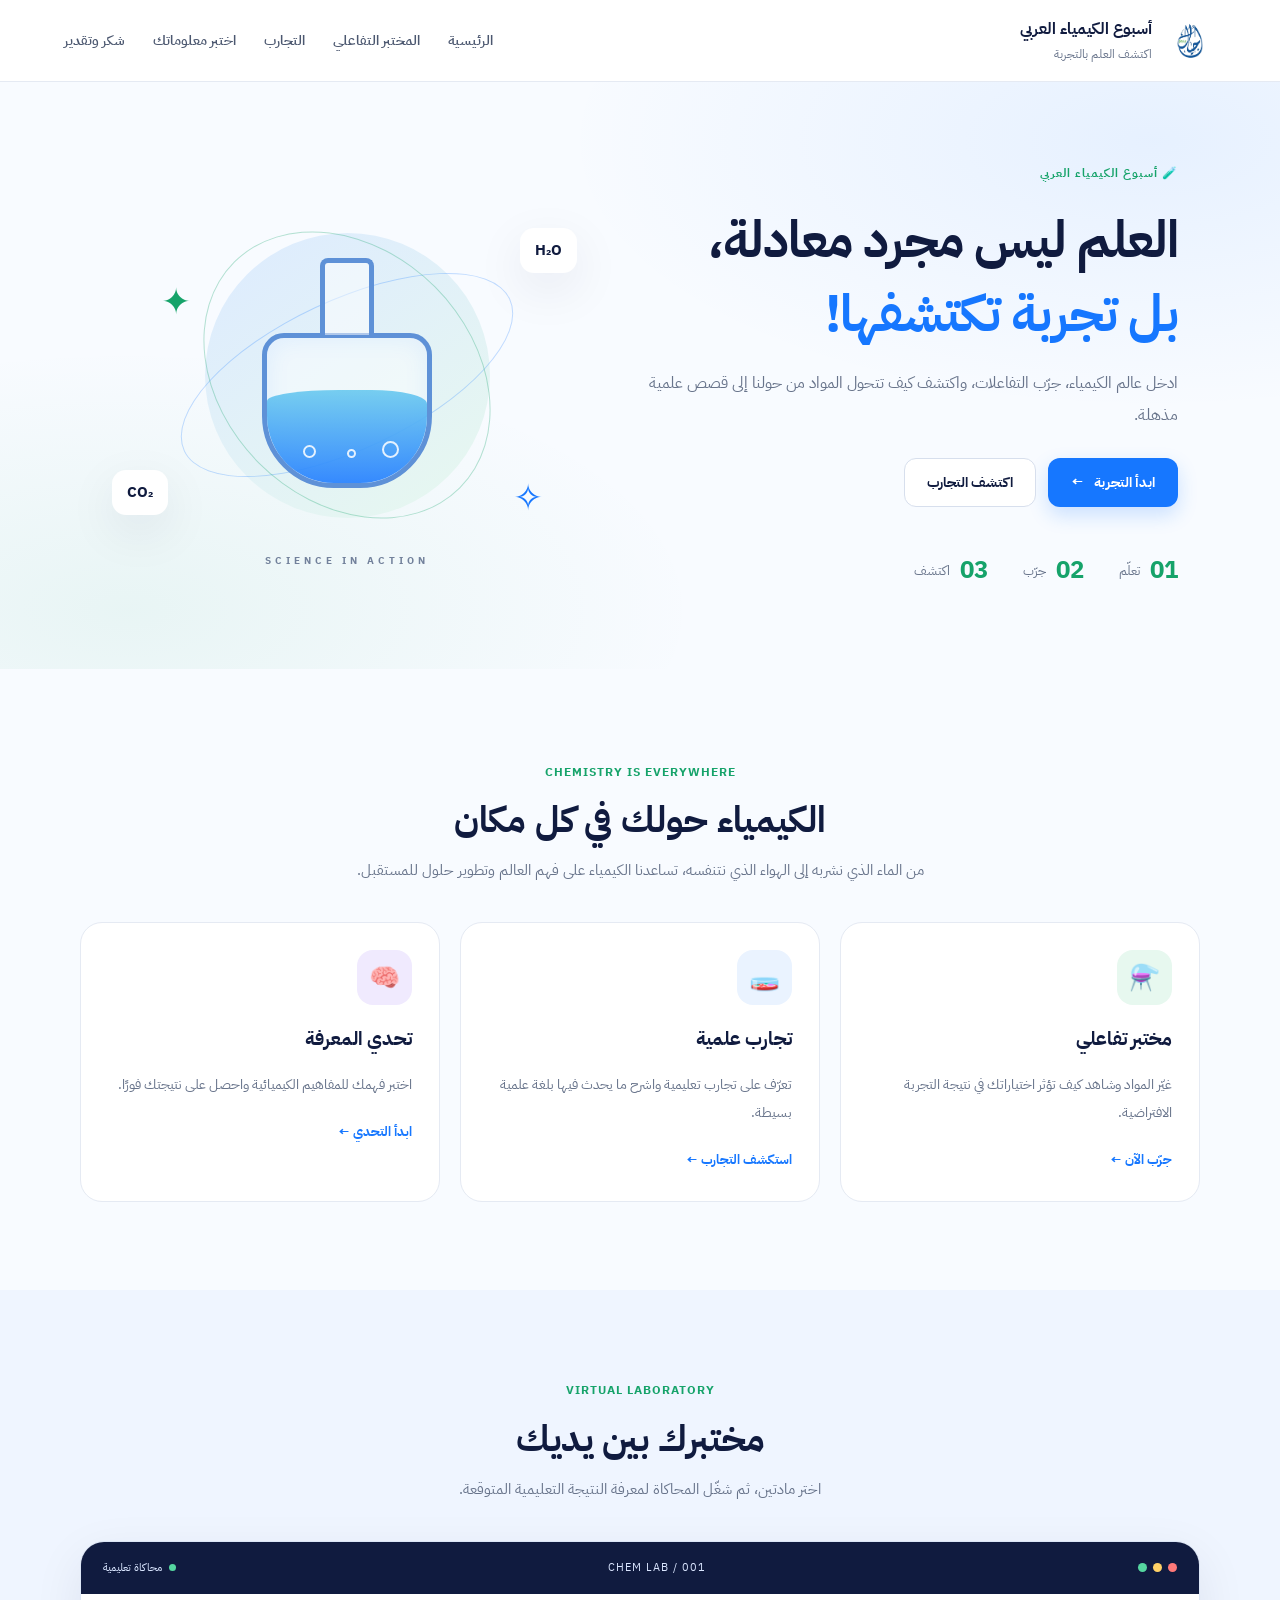
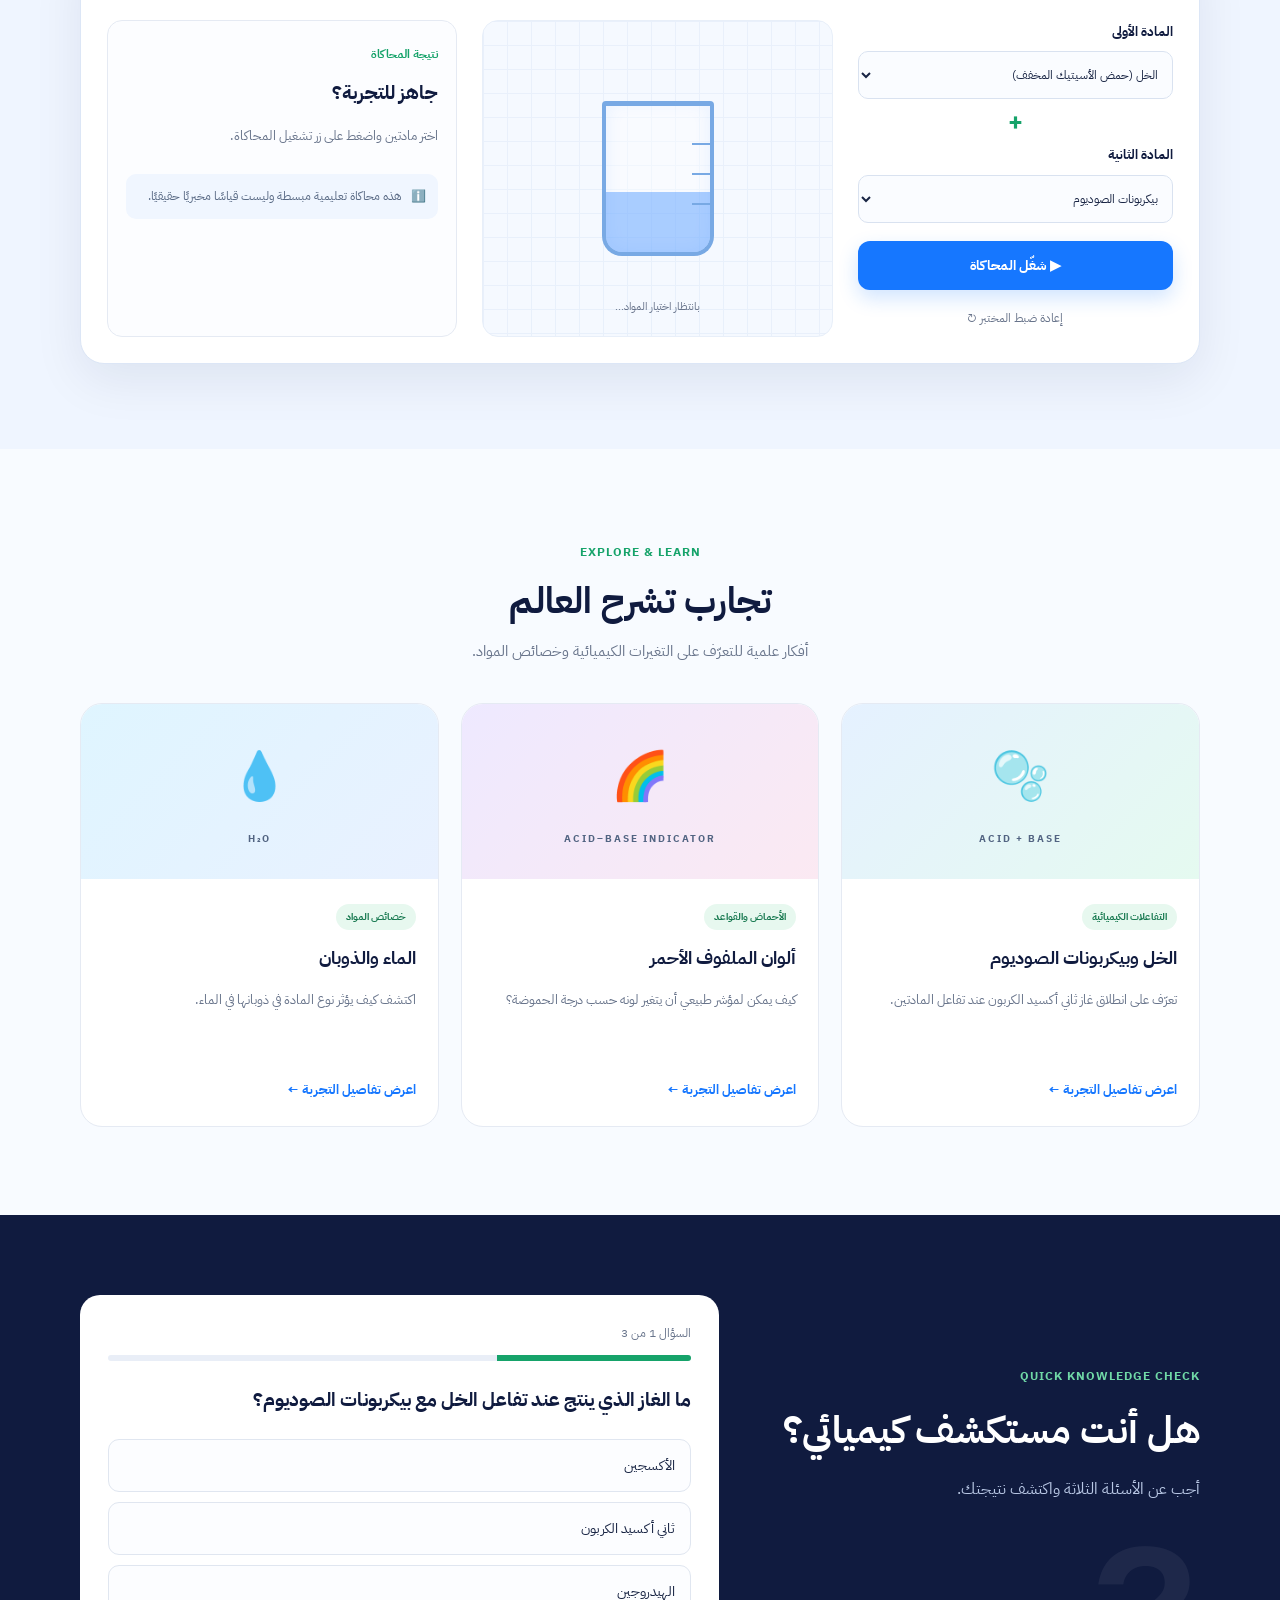
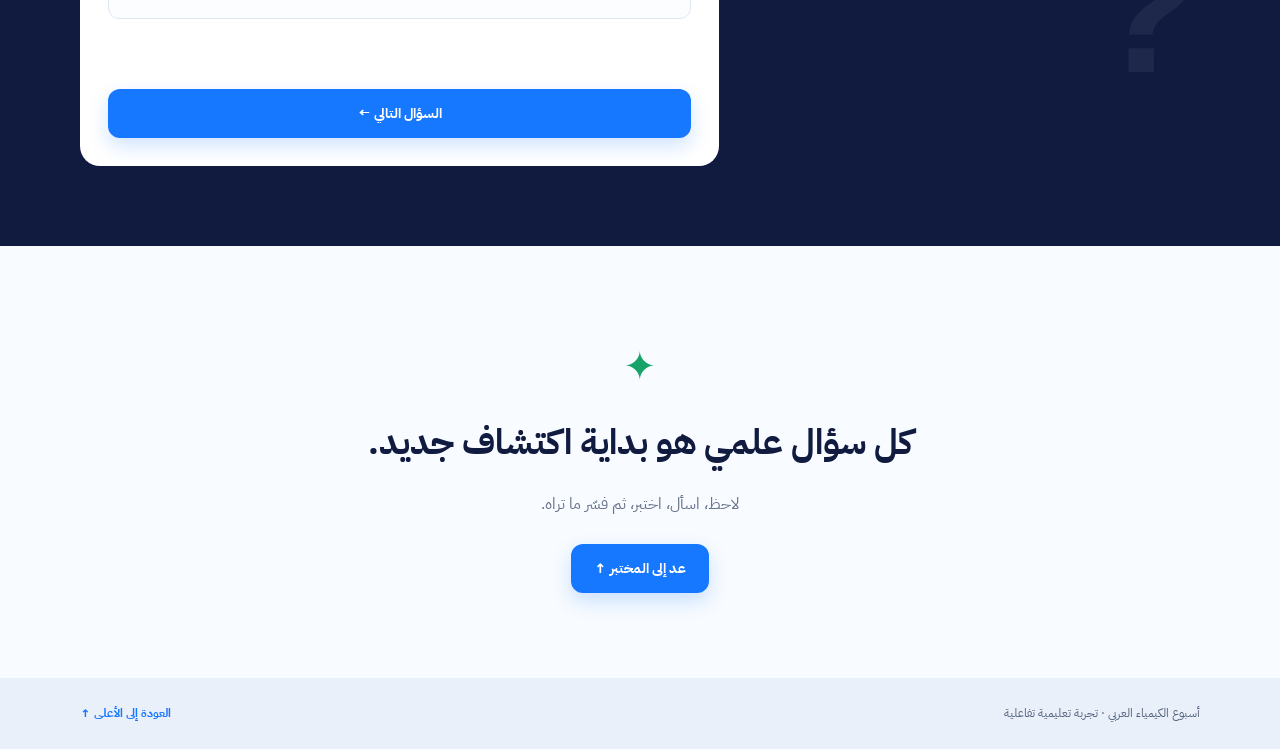
==== commit 535cc5af: "Update index.html" ====
--- a/index.html
+++ b/index.html
@@ -25,6 +25,7 @@
       <a href="#lab">المختبر التفاعلي</a>
       <a href="#experiments">التجارب</a>
       <a href="#quiz">اختبر معلوماتك</a>
+      <a href="thanks.html">شكر وتقدير</a>
     </nav>
   </header>
 
